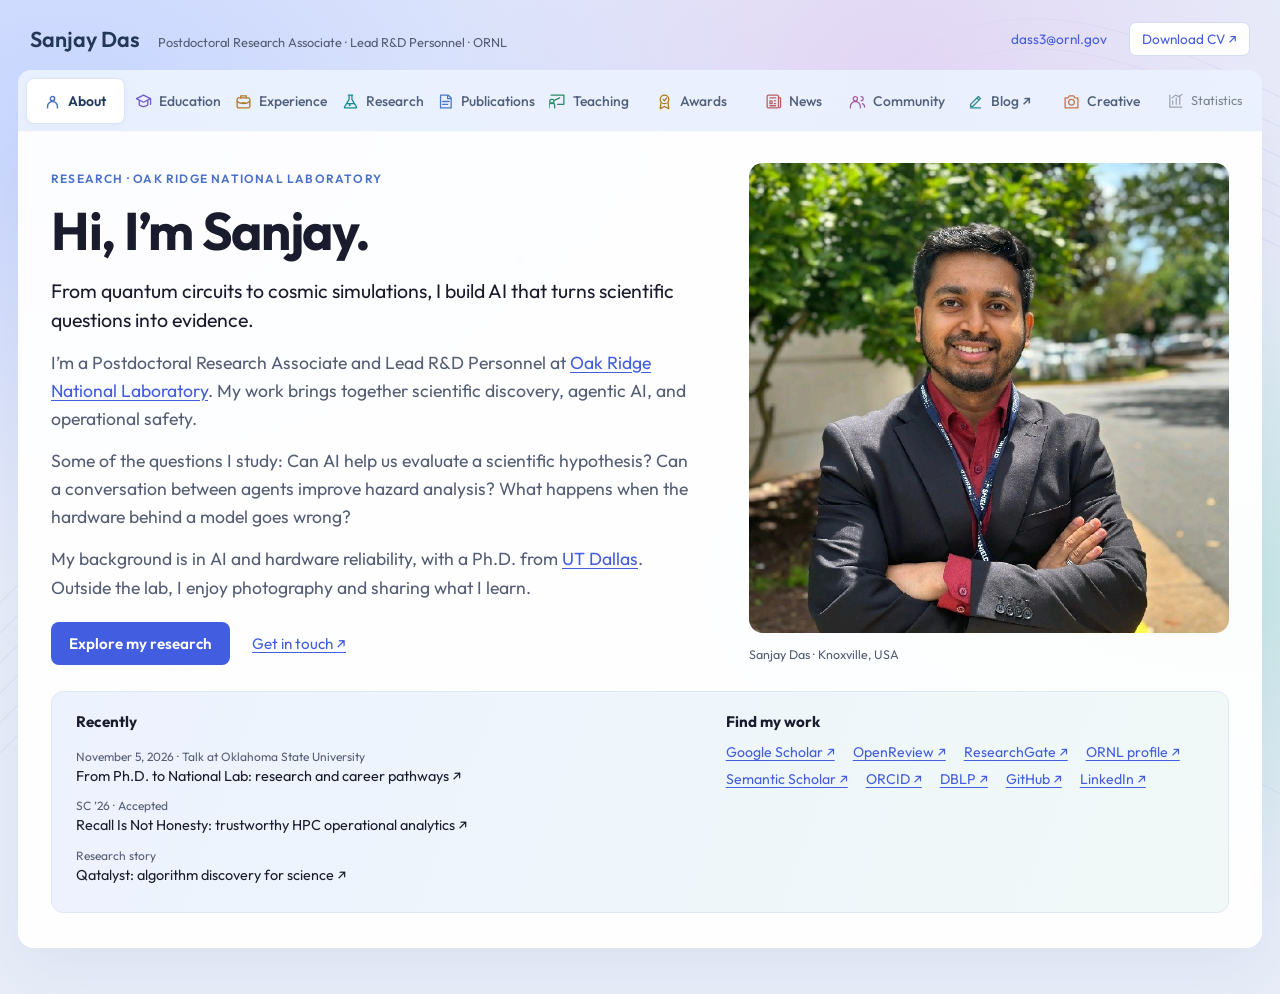
==== index.html @ 76ab05f0 "Restore publication panel structure and refresh cached styles" ====
<!DOCTYPE html>
<html lang="en">
<head>
<meta charset="UTF-8">
<meta name="viewport" content="width=device-width, initial-scale=1.0">
<title>Sanjay Das — Research</title>
<meta name="description" content="Sanjay Das, Postdoctoral Research Associate at Oak Ridge National Laboratory. Research in AI for science, operational safety, and AI reliability.">
<link rel="preconnect" href="https://fonts.googleapis.com">
<link href="https://fonts.googleapis.com/css2?family=Outfit:wght@300;400;500;600;700&family=Space+Mono:wght@400;700&display=swap" rel="stylesheet">
<style>
:root {
  --bg: #f4f5f8;
  --surface: #ffffff;
  --surface-alt: #f0f1f5;
  --text: #1a1c2e;
  --text-secondary: #6b6e85;
  --accent: #4f6ef7;
  --accent-glow: rgba(79,110,247,0.35);
  --accent-soft: rgba(79,110,247,0.08);
  --accent2: #00d4aa;
  --accent2-glow: rgba(0,212,170,0.3);
  --border: rgba(79,110,247,0.12);
  --sidebar-w: 300px;
  --radius: 14px;
  --glow-spread: 0 0 30px var(--accent-glow);
  --transition: 0.35s cubic-bezier(0.4,0,0.2,1);
}

* { margin:0; padding:0; box-sizing:border-box; }
html, body { height:100%; overflow:hidden; font-family:'Outfit',sans-serif; background:var(--bg); color:var(--text); }

/* ====== ANIMATED BG ====== */
.bg-grid {
  position:fixed; inset:0; z-index:0; pointer-events:none;
  background-image: linear-gradient(var(--border) 1px, transparent 1px), linear-gradient(90deg, var(--border) 1px, transparent 1px);
  background-size:60px 60px; animation:gridShift 20s linear infinite;
}
@keyframes gridShift { to { background-position:60px 60px; } }
.bg-orb { position:fixed; border-radius:50%; filter:blur(80px); z-index:0; pointer-events:none; opacity:0.35; }
.bg-orb.a { width:400px; height:400px; background:var(--accent); top:-100px; right:-100px; animation:orbFloat 12s ease-in-out infinite; }
.bg-orb.b { width:300px; height:300px; background:var(--accent2); bottom:-80px; left:200px; animation:orbFloat 15s ease-in-out infinite reverse; }
@keyframes orbFloat { 0%,100%{transform:translate(0,0) scale(1);} 50%{transform:translate(40px,30px) scale(1.15);} }

/* ====== LAYOUT ====== */
.app { display:flex; height:100vh; position:relative; z-index:1; }

/* ====== SIDEBAR ====== */
.sidebar {
  width:var(--sidebar-w); min-width:var(--sidebar-w); height:100vh;
  display:flex; flex-direction:column; align-items:center;
  padding:32px 24px 24px; background:rgba(255,255,255,0.75);
  backdrop-filter:blur(24px); border-right:1px solid var(--border);
  overflow-y:auto; position:relative;
}
.sidebar::after {
  content:''; position:absolute; right:0; top:20%; height:60%; width:2px;
  background:linear-gradient(transparent, var(--accent), transparent);
  box-shadow:var(--glow-spread);
}
.portrait-wrap {
  width:160px; height:160px; border-radius:50%; position:relative; margin-bottom:20px;
  background:linear-gradient(135deg, var(--accent), var(--accent2)); padding:3px;
  box-shadow:0 0 40px var(--accent-glow);
}
.portrait-wrap img { width:100%; height:100%; border-radius:50%; object-fit:cover; background:var(--surface); display:block; }
.portrait-pulse {
  position:absolute; inset:-6px; border-radius:50%; border:2px solid var(--accent);
  animation:pulse 3s ease-in-out infinite;
}
@keyframes pulse { 0%,100%{opacity:0.3;transform:scale(1);} 50%{opacity:0;transform:scale(1.1);} }

.sidebar h1 { font-size:1.25rem; font-weight:700; margin-bottom:2px; text-align:center; }
.sidebar .title-label { font-size:0.82rem; color:var(--text-secondary); margin-bottom:18px; font-weight:400; text-align:center; }

.contact-list { width:100%; list-style:none; margin-bottom:20px; }
.contact-list li {
  display:flex; align-items:center; gap:10px; font-size:0.82rem; padding:8px 10px;
  border-radius:8px; transition:background var(--transition); color:var(--text-secondary);
}
.contact-list li:hover { background:var(--accent-soft); }
.contact-list li svg { flex-shrink:0; width:16px; height:16px; stroke:var(--accent); }
.contact-list li a { color:inherit; text-decoration:none; word-break:break-all; }

.social-row { display:flex; gap:10px; margin-bottom:24px; }
.social-row a {
  width:38px; height:38px; border-radius:10px; display:grid; place-items:center;
  border:1px solid var(--border); transition:all var(--transition); color:var(--text-secondary); text-decoration:none;
}
.social-row a:hover { border-color:var(--accent); color:var(--accent); box-shadow:var(--glow-spread); }
.social-row a svg { width:18px; height:18px; }

.sidebar-resume-btn {
  width:100%; padding:12px 0; border:none; border-radius:10px; cursor:pointer;
  background:linear-gradient(135deg, var(--accent), var(--accent2));
  color:#fff; font-family:inherit; font-weight:600; font-size:0.9rem;
  box-shadow:0 4px 20px var(--accent-glow); transition:all var(--transition);
  position:relative; overflow:hidden;
}
.sidebar-resume-btn::before {
  content:''; position:absolute; inset:0;
  background:linear-gradient(90deg, transparent, rgba(255,255,255,0.25), transparent);
  transform:translateX(-100%); transition:transform 0.6s;
}
.sidebar-resume-btn:hover::before { transform:translateX(100%); }
.sidebar-resume-btn:hover { transform:translateY(-1px); box-shadow:0 6px 30px var(--accent-glow); }

/* ====== MAIN AREA ====== */
.main { flex:1; display:flex; flex-direction:column; height:100vh; overflow:hidden; }

/* ====== TAB NAV ====== */
.tab-nav { display:flex; align-items:center; gap:2px; padding:16px 32px 0; position:relative; flex-shrink:0; }
.tab-btn {
  padding:10px 18px; border:none; background:transparent; cursor:pointer;
  font-family:inherit; font-size:0.85rem; font-weight:500; color:var(--text-secondary);
  border-radius:10px 10px 0 0; transition:all var(--transition); position:relative;
}
.tab-btn:hover { color:var(--accent); background:var(--accent-soft); }
.tab-btn.active { color:var(--accent); background:var(--surface); box-shadow:0 -4px 20px var(--accent-glow); }
.tab-btn.active::after {
  content:''; position:absolute; bottom:0; left:20%; right:20%; height:2px;
  background:var(--accent); box-shadow:0 0 12px var(--accent-glow); border-radius:2px;
}
.tab-line { position:absolute; bottom:0; left:0; right:0; height:1px; background:var(--border); }

/* ====== CONTENT ====== */
.content-area {
  flex:1; overflow:hidden; position:relative; margin:0 32px 24px;
  border-radius:0 var(--radius) var(--radius) var(--radius);
  background:var(--surface); box-shadow:0 4px 40px rgba(79,110,247,0.07);
  border:1px solid var(--border); border-top:none;
}
.tab-panel {
  position:absolute; inset:0; padding:36px 40px; overflow-y:auto;
  opacity:0; transform:translateY(12px) scale(0.98); pointer-events:none;
  transition:opacity 0.4s ease, transform 0.4s ease;
}
.tab-panel.active { opacity:1; transform:translateY(0) scale(1); pointer-events:auto; }
.tab-panel.exit-up { opacity:0; transform:translateY(-16px) scale(0.97); }
.tab-panel::-webkit-scrollbar { width:5px; }
.tab-panel::-webkit-scrollbar-track { background:transparent; }
.tab-panel::-webkit-scrollbar-thumb { background:var(--border); border-radius:10px; }

/* ====== TYPOGRAPHY ====== */
.section-title {
  font-size:1.6rem; font-weight:700; margin-bottom:6px;
  background:linear-gradient(135deg, var(--accent), var(--accent2));
  -webkit-background-clip:text; -webkit-text-fill-color:transparent;
}
.section-subtitle { font-size:0.9rem; color:var(--text-secondary); margin-bottom:28px; font-weight:400; }
.section-body { font-size:0.95rem; line-height:1.75; color:var(--text); }
.section-body p { margin-bottom:14px; }

/* ====== HIGHLIGHTS STRIP ====== */
.highlights-strip { margin-top:30px; padding-top:24px; border-top:1px solid var(--border); }
.highlights-strip h3 {
  font-size:0.78rem; font-weight:600; text-transform:uppercase; letter-spacing:1.5px;
  color:var(--text-secondary); margin-bottom:16px; display:flex; align-items:center; gap:8px;
}
.highlights-strip h3::before {
  content:''; display:inline-block; width:8px; height:8px; border-radius:50%;
  background:var(--accent2); box-shadow:0 0 10px var(--accent2-glow);
  animation:blink 2s ease-in-out infinite;
}
@keyframes blink { 0%,100%{opacity:1;} 50%{opacity:0.3;} }
.highlight-cards { display:flex; gap:14px; overflow-x:auto; padding-bottom:8px; }
.highlight-card {
  min-width:240px; max-width:280px; padding:16px 18px; border-radius:12px;
  border:1px solid var(--border); background:var(--surface); cursor:pointer;
  transition:all var(--transition); flex-shrink:0; position:relative; overflow:hidden;
}
.highlight-card:hover { border-color:var(--accent); box-shadow:0 4px 20px var(--accent-glow); transform:translateY(-2px); }
.highlight-card .hl-source {
  font-size:0.68rem; font-weight:600; text-transform:uppercase; letter-spacing:1px;
  padding:2px 8px; border-radius:4px; display:inline-block; margin-bottom:8px;
}
.hl-source.pub { background:rgba(79,110,247,0.1); color:var(--accent); }
.hl-source.news { background:rgba(0,212,170,0.1); color:var(--accent2); }
.hl-source.blog { background:rgba(255,159,67,0.1); color:#e8850c; }
.hl-source.research { background:rgba(155,89,255,0.1); color:#9b59ff; }
.highlight-card h4 { font-size:0.9rem; font-weight:600; margin-bottom:4px; line-height:1.3; }
.highlight-card .hl-date { font-size:0.72rem; color:var(--text-secondary); font-family:'Space Mono',monospace; }

/* ====== CARDS ====== */
.card-grid { display:grid; grid-template-columns:repeat(auto-fill, minmax(280px,1fr)); gap:18px; margin-top:20px; }
.card {
  padding:22px; border-radius:var(--radius); border:1px solid var(--border);
  background:var(--surface); position:relative; overflow:hidden; transition:all var(--transition);
}
.card:hover { border-color:var(--accent); box-shadow:0 4px 24px var(--accent-glow); transform:translateY(-2px); }
.card::before {
  content:''; position:absolute; top:0; left:0; right:0; height:3px;
  background:linear-gradient(90deg, var(--accent), var(--accent2)); opacity:0; transition:opacity var(--transition);
}
.card:hover::before { opacity:1; }
.card h3 { font-size:1rem; font-weight:600; margin-bottom:4px; }
.card .card-meta { font-size:0.8rem; color:var(--text-secondary); margin-bottom:8px; font-family:'Space Mono',monospace; }
.card p { font-size:0.88rem; color:var(--text-secondary); line-height:1.6; }

/* Clickable cards */
.card.clickable { cursor:pointer; }
.card.clickable .card-cta {
  display:inline-flex; align-items:center; gap:4px; margin-top:10px;
  font-size:0.78rem; font-weight:600; color:var(--accent);
}
.card.clickable .card-cta::after { content:'→'; transition:transform 0.2s; }
.card.clickable:hover .card-cta::after { transform:translateX(4px); }

/* Timeline */
.timeline { position:relative; padding-left:28px; margin-top:20px; }
.timeline::before { content:''; position:absolute; left:8px; top:0; bottom:0; width:2px; background:linear-gradient(var(--accent), var(--accent2)); border-radius:2px; }
.timeline-item { position:relative; margin-bottom:28px; }
.timeline-item::before {
  content:''; position:absolute; left:-24px; top:6px; width:12px; height:12px;
  border-radius:50%; background:var(--surface); border:2px solid var(--accent);
  box-shadow:0 0 12px var(--accent-glow);
}
.timeline-item h3 { font-size:1rem; font-weight:600; }
.timeline-item .tl-meta { font-size:0.8rem; color:var(--accent); font-family:'Space Mono',monospace; margin-bottom:4px; }
.timeline-item p { font-size:0.88rem; color:var(--text-secondary); line-height:1.6; }

/* Tags */
.tag-list { display:flex; flex-wrap:wrap; gap:8px; margin-top:12px; }
.tag { padding:4px 12px; border-radius:20px; font-size:0.75rem; font-weight:500; background:var(--accent-soft); color:var(--accent); border:1px solid var(--border); }

/* Publication list */
.pub-item { padding:16px 0; border-bottom:1px solid var(--border); }
.pub-item:last-child { border-bottom:none; }
.pub-item h3 { font-size:0.95rem; font-weight:600; margin-bottom:3px; }
.pub-item .pub-authors { font-size:0.82rem; color:var(--text-secondary); }
.pub-item .pub-venue { font-size:0.82rem; color:var(--accent); font-family:'Space Mono',monospace; }
.pub-item .pub-links { margin-top:6px; display:flex; gap:10px; }
.pub-item .pub-links a {
  font-size:0.78rem; color:var(--accent); text-decoration:none;
  padding:3px 10px; border:1px solid var(--border); border-radius:6px; transition:all var(--transition);
}
.pub-item .pub-links a:hover { background:var(--accent); color:#fff; }

/* ====== CONTENT MODAL ====== */
.modal-overlay {
  position:fixed; inset:0; z-index:100; background:rgba(26,28,46,0.6);
  backdrop-filter:blur(12px); opacity:0; pointer-events:none; transition:opacity 0.35s;
}
.modal-overlay.open { opacity:1; pointer-events:auto; }
.modal-container {
  position:fixed; z-index:101; top:50%; left:50%;
  transform:translate(-50%,-50%) scale(0.92); opacity:0;
  width:min(780px, 90vw); max-height:85vh;
  background:var(--surface); border-radius:var(--radius);
  border:1px solid var(--border); box-shadow:0 20px 80px rgba(0,0,0,0.15);
  overflow:hidden; transition:all 0.4s cubic-bezier(0.4,0,0.2,1);
  display:flex; flex-direction:column; pointer-events:none;
}
.modal-container.open { opacity:1; transform:translate(-50%,-50%) scale(1); pointer-events:auto; }
.modal-header {
  padding:20px 28px; border-bottom:1px solid var(--border);
  display:flex; align-items:center; justify-content:space-between; flex-shrink:0;
}
.modal-header h2 { font-size:1.15rem; font-weight:700; }
.modal-close {
  width:34px; height:34px; border:1px solid var(--border); border-radius:8px;
  background:transparent; cursor:pointer; display:grid; place-items:center;
  color:var(--text-secondary); font-size:1.1rem; transition:all var(--transition);
}
.modal-close:hover { border-color:#e74c3c; color:#e74c3c; }
.modal-body { padding:28px; overflow-y:auto; flex:1; }
.modal-body img { width:100%; border-radius:10px; margin-bottom:16px; }
.modal-body .gallery { display:grid; grid-template-columns:repeat(auto-fill, minmax(200px,1fr)); gap:12px; margin-bottom:20px; }
.modal-body .gallery img { width:100%; height:180px; object-fit:cover; border-radius:8px; cursor:pointer; transition:transform 0.3s; }
.modal-body .gallery img:hover { transform:scale(1.03); }
.modal-body .prose { font-size:0.95rem; line-height:1.8; color:var(--text); }
.modal-body .prose p { margin-bottom:14px; }
.modal-body .prose h3 { font-size:1.1rem; margin:20px 0 8px; font-weight:600; }
.modal-date { font-size:0.78rem; color:var(--text-secondary); font-family:'Space Mono',monospace; margin-bottom:16px; }


/* ====== TOAST ====== */
#toast {
  position:fixed; bottom:24px; left:50%; transform:translateX(-50%) translateY(80px);
  padding:12px 28px; background:var(--accent); color:#fff; border-radius:10px;
  font-size:0.88rem; font-weight:500; box-shadow:0 6px 30px var(--accent-glow);
  opacity:0; transition:all 0.4s ease; z-index:300; pointer-events:none;
}

/* ====== RESPONSIVE ====== */
@media (max-width:900px) {
  .app { flex-direction:column; }
  .sidebar { width:100%; min-width:100%; height:auto; flex-direction:row; flex-wrap:wrap; padding:16px 20px; justify-content:center; gap:12px; }
  .sidebar::after { display:none; }
  .portrait-wrap { width:80px; height:80px; margin-bottom:0; }
  .contact-list { display:none; }
  .main { height:calc(100vh - 140px); }
  .tab-nav { padding:8px 12px 0; flex-wrap:wrap; gap:0; }
  .tab-btn { padding:6px 10px; font-size:0.75rem; }
  .content-area { margin:0 12px 12px; }
  .tab-panel { padding:20px; }
  .modal-container { width:95vw; max-height:90vh; }
}

/* Small refinements to the original portfolio layout. */
:root { --accent-glow:rgba(79,110,247,.08); --accent2-glow:rgba(0,160,140,.08); }
.bg-grid { animation:none; opacity:.35; }
.bg-orb { display:none; }
.portrait-pulse { display:none; }
.portrait-wrap { box-shadow:none; }
.sidebar::after { display:none; }
.tab-btn.active { box-shadow:none; }
.section-title { background:none; -webkit-text-fill-color:initial; color:var(--text); }
.section-body { max-width:800px; }
.section-body a { color:var(--accent); text-underline-offset:3px; }
.research-profiles { display:flex; gap:16px; margin-bottom:18px; font-size:.8rem; }
.research-profiles a { color:var(--accent); text-decoration:none; }
.blog-nav { text-decoration:none; display:inline-block; }
.tab-nav { flex-wrap:wrap; }
.card:hover,.highlight-card:hover { box-shadow:0 3px 12px rgba(26,28,46,.06); }
:focus-visible { outline:2px solid var(--accent); outline-offset:3px; }
@media(max-width:900px) {
 html,body { height:auto; overflow:auto; }
 .app { height:auto; min-height:100vh; }
 .sidebar { gap:12px; }
 .sidebar .social-row,.sidebar .research-profiles { margin-bottom:0; }
 .sidebar-resume-btn { max-width:240px; }
 .main { height:auto; overflow:visible; }
 .content-area { overflow:visible; }
 .tab-panel { display:none; position:static; overflow:visible; transform:none; }
 .tab-panel.active { display:block; }
 .tab-nav { padding-bottom:6px; }
}
@media(prefers-reduced-motion:reduce) { *,*::before,*::after { animation:none!important; transition:none!important; } }

</style>
<link rel="stylesheet" href="assets/modern.css?v=research-fix-2">
<link rel="stylesheet" href="assets/consistency.css?v=research-fix-2">
<link rel="stylesheet" href="assets/visitors.css">
<link rel="preconnect" href="https://mapmyvisitors.com">
<link rel="preconnect" href="https://cdnjs.cloudflare.com">
<link rel="preconnect" href="https://code.jquery.com">
<link rel="preload" as="script" href="https://code.jquery.com/jquery-1.12.4.min.js">
<link rel="preload" as="script" href="https://mapmyvisitors.com/map.js?d=BeVfHL3RDehngCkDS0D9cXWjqOLsdPx-Fg3fThQneBM&amp;cl=ffffff&amp;w=a">
<link rel="preload" as="script" href="https://mapmyvisitors.com/globe.js?d=NTE8gPZfw7ooq6oYnHTPmxlBax7ci46eWFdgqfEe4nw">
</head>
<body>
<svg xmlns="http://www.w3.org/2000/svg" class="icon-definitions" aria-hidden="true"><defs><symbol id="icon-about" viewBox="0 0 24 24"><circle cx="12" cy="8" r="3"/><path d="M5 21v-2a7 7 0 0 1 14 0v2"/></symbol><symbol id="icon-education" viewBox="0 0 24 24"><path d="m2 8 10-5 10 5-10 5L2 8Zm4 2v7c4 3 8 3 12 0v-7M22 8v8"/></symbol><symbol id="icon-experience" viewBox="0 0 24 24"><rect x="3" y="7" width="18" height="14" rx="2"/><path d="M8 7V4h8v3M3 12c5 4 13 4 18 0M10 14h4"/></symbol><symbol id="icon-research" viewBox="0 0 24 24"><path d="M9 3h6M10 3v6L4 19a1 1 0 0 0 1 2h14a1 1 0 0 0 1-2L14 9V3M7 15h10"/><circle cx="11" cy="17" r=".7"/></symbol><symbol id="icon-publications" viewBox="0 0 24 24"><path d="M5 3h11l4 4v14H5V3Zm10 0v5h5M8 12h9M8 16h7"/></symbol><symbol id="icon-teaching" viewBox="0 0 24 24"><path d="M3 3h18v13h-9M8 21v-3a4 4 0 0 0-8 0v3M8 10l7-3"/><circle cx="4" cy="12" r="3"/></symbol><symbol id="icon-awards" viewBox="0 0 24 24"><circle cx="12" cy="9" r="6"/><path d="m7 14-1 8 6-3 6 3-1-8m-7-5 2 2 3-4"/></symbol><symbol id="icon-news" viewBox="0 0 24 24"><rect x="3" y="3" width="16" height="18" rx="2"/><path d="M19 7h3v12a2 2 0 0 1-2 2M7 7h8M7 11h3v4H7v-4Zm6 0h2m-2 4h2M7 18h8"/></symbol><symbol id="icon-community" viewBox="0 0 24 24"><circle cx="9" cy="8" r="3"/><path d="M2 21v-2a7 7 0 0 1 14 0v2m1-16a3 3 0 0 1 0 6m2 4a5 5 0 0 1 3 5"/></symbol><symbol id="icon-creative" viewBox="0 0 24 24"><path d="M3 7h4l2-3h6l2 3h4v14H3V7Z"/><circle cx="12" cy="13" r="4"/></symbol><symbol id="icon-blog" viewBox="0 0 24 24"><path d="M5 21h14M5 16 16 5l3 3L8 19H5v-3Zm9-9 3 3"/></symbol><symbol id="icon-statistics" viewBox="0 0 24 24"><path d="M4 3v17h17M8 16v-5m5 5V7m5 9V4"/><path d="m7 7 5-4 5 2 4-3"/></symbol></defs></svg>

<div class="bg-grid"></div>
<div class="bg-orb a"></div>
<div class="bg-orb b"></div>

<div class="app">

  <!-- ====== MAIN ====== -->
  <div class="main">
    <header class="portfolio-header"><a class="portfolio-name" href="#about" onclick="switchToTab('about');return false;">Sanjay Das<span>Postdoctoral Research Associate · Lead R&amp;D Personnel · ORNL</span></a><div class="header-links"><a href="mailto:dass3@ornl.gov">dass3@ornl.gov</a><a class="cv-link" href="resume_1page.pdf" download="Sanjay_Das_Resume.pdf">Download CV ↗</a></div></header>
    <nav class="tab-nav" id="tab-nav">
      <button class="tab-btn active" data-tab="about"><svg class="ui-icon " viewBox="0 0 24 24" aria-hidden="true"><use href="#icon-about"/></svg><span>About</span></button>
      <button class="tab-btn" data-tab="education"><svg class="ui-icon " viewBox="0 0 24 24" aria-hidden="true"><use href="#icon-education"/></svg><span>Education</span></button>
      <button class="tab-btn" data-tab="experience"><svg class="ui-icon " viewBox="0 0 24 24" aria-hidden="true"><use href="#icon-experience"/></svg><span>Experience</span></button>
      <button class="tab-btn" data-tab="research"><svg class="ui-icon " viewBox="0 0 24 24" aria-hidden="true"><use href="#icon-research"/></svg><span>Research</span></button>
      <button class="tab-btn" data-tab="publications"><svg class="ui-icon " viewBox="0 0 24 24" aria-hidden="true"><use href="#icon-publications"/></svg><span>Publications</span></button>
      <button class="tab-btn" data-tab="teaching"><svg class="ui-icon " viewBox="0 0 24 24" aria-hidden="true"><use href="#icon-teaching"/></svg><span>Teaching</span></button>
      <button class="tab-btn" data-tab="awards"><svg class="ui-icon " viewBox="0 0 24 24" aria-hidden="true"><use href="#icon-awards"/></svg><span>Awards</span></button>
      <button class="tab-btn" data-tab="news"><svg class="ui-icon " viewBox="0 0 24 24" aria-hidden="true"><use href="#icon-news"/></svg><span>News</span></button>
      <button class="tab-btn" data-tab="community"><svg class="ui-icon " viewBox="0 0 24 24" aria-hidden="true"><use href="#icon-community"/></svg><span>Community</span></button>
      <a class="tab-btn blog-nav" data-section="blog" href="blog/"><svg class="ui-icon " viewBox="0 0 24 24" aria-hidden="true"><use href="#icon-blog"/></svg><span>Blog ↗</span></a>
      <button class="tab-btn" data-tab="creative"><svg class="ui-icon " viewBox="0 0 24 24" aria-hidden="true"><use href="#icon-creative"/></svg><span>Creative</span></button>
      <button class="tab-btn statistics-tab" data-tab="statistics"><svg class="ui-icon" viewBox="0 0 24 24" aria-hidden="true"><use href="#icon-statistics"/></svg><span>Statistics</span></button>
      <div class="tab-line"></div>
    </nav>

    <div class="content-area">
      <!-- ====== ABOUT ====== -->
      <div class="tab-panel active" data-panel="about">
        <div class="about-intro">
          <div class="about-copy">
            <p class="about-kicker">Research · Oak Ridge National Laboratory</p>
            <h2 class="about-title">Hi, I’m Sanjay.</h2>
            <p class="about-lead">From quantum circuits to cosmic simulations, I build AI that turns scientific questions into evidence.</p>
            <p>I’m a Postdoctoral Research Associate and Lead R&amp;D Personnel at <a href="https://www.ornl.gov/staff-profile/sanjay-das">Oak Ridge National Laboratory</a>. My work brings together scientific discovery, agentic AI, and operational safety.</p>
            <p>Some of the questions I study: Can AI help us evaluate a scientific hypothesis? Can a conversation between agents improve hazard analysis? What happens when the hardware behind a model goes wrong?</p>
            <p>My background is in AI and hardware reliability, with a Ph.D. from <a href="https://www.utdallas.edu/">UT Dallas</a>. Outside the lab, I enjoy photography and sharing what I learn.</p>
            <div class="about-actions"><button class="primary-action" onclick="switchToTab('research')">Explore my research</button><a href="mailto:dass3@ornl.gov">Get in touch ↗</a></div>
          </div>
          <figure class="about-photo"><img src="profile.jpeg" alt="Sanjay Das" width="480" height="560"><figcaption>Sanjay Das · Knoxville, USA</figcaption></figure>
        </div>
        <div class="about-bottom"><div class="about-updates"><h3>Recently</h3><button onclick="switchToTab('teaching')"><span>November 5, 2026 · Talk at Oklahoma State University</span> From Ph.D. to National Lab: research and career pathways ↗</button><button onclick="switchToTab('publications')"><span>SC ’26 · Accepted</span> Recall Is Not Honesty: trustworthy HPC operational analytics ↗</button><a href="https://si2research.github.io/blogs/qatalyst-algorithm-discovery-for-science/"><span>Research story</span> Qatalyst: algorithm discovery for science ↗</a></div><div class="about-connect"><h3>Find my work</h3><div><a href="https://scholar.google.com/citations?hl=en&amp;user=3ytmxroAAAAJ&amp;view_op=list_works&amp;sortby=pubdate">Google Scholar ↗</a><a href="https://openreview.net/profile?id=~Sanjay_Das1">OpenReview ↗</a><a href="https://www.researchgate.net/profile/Sanjay-Das-20">ResearchGate ↗</a><a href="https://www.ornl.gov/staff-profile/sanjay-das">ORNL profile ↗</a><a href="https://www.semanticscholar.org/author/Sanjay-Das/2276012822">Semantic Scholar ↗</a><a href="https://orcid.org/0009-0005-4259-1915">ORCID ↗</a><a href="https://dblp.org/pid/56/6267">DBLP ↗</a><a href="https://github.com/sanjay-das-in">GitHub ↗</a><a href="https://www.linkedin.com/in/sanjay-das/">LinkedIn ↗</a></div></div></div>

      </div>

      <!-- ====== EDUCATION ====== -->
      <div class="tab-panel" data-panel="education"><div class="section-eyebrow"><span class="section-symbol"><svg class="ui-icon " viewBox="0 0 24 24" aria-hidden="true"><use href="#icon-education"/></svg></span>Academic background</div>
        <h2 class="section-title">Education</h2>
        <p class="section-subtitle">Degrees, institutions, advisors, and thesis research.</p>
        <div class="timeline" id="education-content">
          <div class="timeline-item"><span class="institution-badge">UTD</span><div class="tl-meta">August 2022 – December 2025</div><h3>Ph.D. in Computer Engineering</h3><p><a href="https://www.utdallas.edu/">The University of Texas at Dallas</a> · Richardson, Texas, USA</p>
            <p>Advisor: Dr. Kanad Basu</p>
            <p><strong>Thesis:</strong> Functional Safety of Mission-Critical Hardware</p><p>Research on the functional safety of deep learning models and accelerators.</p></div>
          <div class="timeline-item"><span class="institution-badge">NDSU</span><div class="tl-meta">August 2021 – August 2022</div><h3>M.S. in Electrical & Computer Engineering</h3><p><a href="https://www.ndsu.edu/">North Dakota State University</a> · Fargo, North Dakota, USA</p>
            <p>Advisor: Dr. Sumitha George</p>
            <p><strong>Thesis:</strong> Exploration of Multi-Threshold Ferro-Electric Field Effect Transistor Based Designs</p></div>
          <div class="timeline-item"><span class="institution-badge">RCC</span><div class="tl-meta">2015 – 2019</div><h3>B.Tech. in Electrical Engineering</h3><p><a href="https://rcciit.org/">RCC Institute of Information Technology</a> · Kolkata, India</p></div>
        </div>
      </div>

      <!-- ====== Experience ====== -->
      <div class="tab-panel" data-panel="experience"><div class="section-eyebrow"><span class="section-symbol"><svg class="ui-icon " viewBox="0 0 24 24" aria-hidden="true"><use href="#icon-experience"/></svg></span>Research & industry</div>
        <h2 class="section-title">Experience</h2>
        <p class="section-subtitle">Research appointments and industry experience.</p>
        <div class="timeline" id="experience-content">
          <div class="timeline-item"><span class="institution-badge">ORNL</span><div class="tl-meta">January 2026 – Present</div><h3>Postdoctoral Research Associate · Lead R&amp;D Personnel</h3><p>Oak Ridge National Laboratory · UT-Battelle · Oak Ridge, Tennessee, USA</p>
          <details class="role-details"><summary>Work &amp; contributions</summary><p>Enhancing Operational Safety via Agentic Dialogue Hazard Identification Analysis (SIGDIAL 2026).</p>
          <p>Developing agentic workflows for scientific hypothesis generation, verification, and feedback.</p>
          </details></div>
          <div class="timeline-item"><span class="institution-badge">UTD</span><div class="tl-meta">August 2022 – December 2025</div><h3>Graduate Research Assistant</h3><p><a href="https://labs.utdallas.edu/ties/">TIES Research Lab</a> · The University of Texas at Dallas</p>
           <details class="role-details"><summary>Work &amp; contributions</summary><p>Investigated large language model vulnerabilities to adversarial bit flips (TMLR 2025).</p>
            <p>Studied fault mitigation in deep neural networks using uncertainty quantification and multi-exit networks (DAC 2024).</p>
<p>Developed functional test patterns for detecting adversarial attacks on deep neural networks (HOST 2024).</p>
<p>Investigated binary neural network vulnerabilities to adversarial bit flips (TMLR 2024).</p>
<p>Developed graph-learning methods for fault criticality analysis in electrical and electronic systems (DAC 2024, DAC 2025).</p></details></div>
          <div class="timeline-item"><span class="institution-badge">ORNL</span><div class="tl-meta">January 2025 – July 2025</div><h3>ORISE Fellow (Internship)</h3><p>Oak Ridge National Laboratory, Oak Ridge, TN, USA.</p>
          <details class="role-details"><summary>Work &amp; contributions</summary><p>Developed a human-in-the-loop workflow using generative AI and reasoning language models for high-risk property identification.</p>
<p>Built an agentic workflow to study hazardous events at Department of Energy sites using historical incidents and risk analysis.</p></details></div>
          <div class="timeline-item"><span class="institution-badge">NDSU</span><div class="tl-meta">August 2021 – July 2022</div><h3>Graduate Research Assistant</h3><p><a href="https://www.ndsu.edu/">North Dakota State University</a> · Fargo, North Dakota, USA</p>
          <details class="role-details"><summary>Work &amp; contributions</summary><p>Designed a binary converter using ferroelectric field-effect transistors (FeFETs) and studied binary and ternary in-memory computing algorithms using QAHE memories.</p></details></div>
          <div class="timeline-item"><span class="institution-badge">TCS</span><div class="tl-meta">September 2019 – July 2021</div><h3>Systems Engineer</h3><p><a href="https://www.tcs.com/">Tata Consultancy Services</a> · Bhubaneswar, India</p>
          <details class="role-details"><summary>Work &amp; contributions</summary><p>Developed IFS application customizations using C#, Azure, PL/SQL, and Oracle Database.</p></details></div>
        </div>
      </div>
      <!-- ====== RESEARCH ====== -->
      <div class="tab-panel" data-panel="research"><div class="section-eyebrow">Ideas into evidence</div><h2 class="section-title">Research</h2><p class="section-subtitle">AI that helps scientists discover, operators decide, and systems earn trust. Explore six connected research directions.</p><div class="research-topics">
<article class="topic topic-0"><div class="topic-heading"><span class="topic-icon"><svg viewBox="0 0 24 24" aria-hidden="true"><path d="M12 3 3 7v5c0 5 9 9 9 9s9-4 9-9V7l-9-4Zm-5 9 3 3 7-7"/></svg></span><span>AI for Operations</span></div><h3>Safety analysis grounded in evidence</h3><p>Dialogue, retrieval, and human oversight for hazard analysis, chemical safety, engineering documents, and organizational safety records.</p><p class="topic-credit">HAZDIAL · HARNESS · ORCHID · SafeLens · ChemSafe · BLUEPRINT</p><div class="project-links"><a href="blog/hazdial/">HAZDIAL ↗</a><a href="blog/harness/">HARNESS ↗</a><a href="https://si2research.github.io/projects/ai4labops/tools/safelens/">SafeLens ↗</a><a href="https://si2research.github.io/projects/ai4labops/tools/chemsafe/">ChemSafe ↗</a><a href="https://si2research.github.io/projects/ai4labops/tools/blueprint/">BLUEPRINT ↗</a></div></article>
<article class="topic topic-1"><div class="topic-heading"><span class="topic-icon"><svg viewBox="0 0 24 24" aria-hidden="true"><path d="m12 2 3 7 7 3-7 3-3 7-3-7-7-3 7-3 3-7Z"/></svg></span><span>AI for Science</span></div><h3>From hypotheses to the next experiment</h3><p>Scientific reasoning and researcher-guided cosmological simulation: connecting knowledge graphs, hypothesis evaluation, Frontier simulations, and DESI Lyman-alpha measurements.</p><p class="topic-credit">Oak Ridge National Laboratory · UC Santa Cruz · The Ohio State University</p><div class="project-links"><a href="blog/knowledge-graphs/">Knowledge graphs ↗</a><a href="blog/hypothesis-ranking/">Hypothesis evaluation ↗</a></div></article>
<article class="topic topic-2"><div class="topic-heading"><span class="topic-icon"><svg viewBox="0 0 24 24" aria-hidden="true"><path d="M4 3h16v7H4V3Zm0 11h16v7H4v-7ZM7 6h1m-1 11h1"/></svg></span><span>AI for HPC</span></div><h3>Operational evidence. Trustworthy intelligence.</h3><p>Multi-agent analytics for HPC telemetry and defensible job submission decisions. Recall Is Not Honesty is accepted at SC ’26; EPIC++ is ongoing research.</p><p class="topic-credit">ORNL · Predii · LBNL · spinTwo · RPI · AMD</p><div class="project-links"><a href="https://si2research.github.io/projects/ai-for-hpc/recall-is-not-honesty/">Recall Is Not Honesty ↗</a><a href="https://si2research.github.io/projects/ai-for-hpc/epic-plus-plus/">EPIC++ ↗</a></div></article>
<article class="topic topic-3"><div class="topic-heading"><span class="topic-icon"><svg viewBox="0 0 24 24" aria-hidden="true"><path d="M12 3c8 0 8 18 0 18S4 3 12 3Zm-8 4c4-7 20 2 16 9S0 14 4 7Zm0 9C0 9 16 0 20 7S8 23 4 16Z"/></svg></span><span>AI for Quantum</span></div><h3>From an abstract to a quantum experiment</h3><p>Qatalyst explores agent teams that reconstruct quantum algorithms as equations, Qiskit code, and simulated circuits. QuantumScience Claw studies verifiable local-agent workflows for quantum error correction.</p><p class="topic-credit">Qatalyst · MIT Science Hackathon, November 2026</p><div class="project-links"><a href="https://si2research.github.io/projects/algorithm-discovery-for-science/">Algorithm discovery ↗</a><a href="https://si2research.github.io/blogs/qatalyst-algorithm-discovery-for-science/">Qatalyst story ↗</a><a href="https://github.com/eseefried/Algo-Discovery-Sim">Code ↗</a></div></article>
<article class="topic topic-4"><div class="topic-heading"><span class="topic-icon"><svg viewBox="0 0 24 24" aria-hidden="true"><path d="m13 2-9 12h7l-1 8 10-13h-7V2Z"/></svg></span><span>Neuromorphic AI</span></div><h3>Advancing AI through spikes</h3><p>SPIKE brings spiking attention, scalable simulation, and neuromorphic hardware together to explore efficient scientific AI. Explore the SC26 program, including spiking QKV attention.</p><p class="topic-credit">ORNL · Duke University · University of Delaware</p><div class="project-links"><a href="https://sanjay-das-in.github.io/snn-spike-sc26/">SPIKE at SC26 ↗</a></div></article>
<article class="topic topic-5"><div class="topic-heading"><span class="topic-icon"><svg viewBox="0 0 24 24" aria-hidden="true"><path d="M6 6h12v12H6V6Zm3 3h6v6H9V9ZM9 2v4m6-4v4M9 18v4m6-4v4M2 9h4m-4 6h4m12-6h4m-4 6h4"/></svg></span><span>Reliable AI Systems</span></div><h3>Reliability from model to hardware</h3><p>Investigating adversarial bit flips, hardware faults, and mitigation across language models, binary neural networks, and compute-in-memory accelerators.</p><p class="topic-credit">AttentionBreaker · SafeCiM · Functional safety</p><div class="project-links"><a href="blog/attentionbreaker/">AttentionBreaker ↗</a><a href="https://arxiv.org/abs/2512.00059">SafeCiM ↗</a></div></article>
</div></div>
      <!-- ====== PUBLICATIONS ====== -->
      <div class="tab-panel" data-panel="publications">
        <div class="section-eyebrow"><span class="section-symbol"><svg class="ui-icon" viewBox="0 0 24 24" aria-hidden="true"><use href="#icon-publications"/></svg></span>Papers &amp; preprints</div>
        <h2 class="section-title">Publications</h2>
        <p class="section-subtitle">Selected papers &amp; preprints · <a href="https://scholar.google.com/citations?hl=en&amp;user=3ytmxroAAAAJ&amp;view_op=list_works&amp;sortby=pubdate">Full list on Scholar ↗</a></p><label class="paper-search">Find a paper <input id="paper-search" type="search" placeholder="Title, author, or venue…"></label>
        <div id="publications-content">
<div class="pub-item"><h3>Recall Is Not Honesty: Benchmarking Multi-Agent Architectures for Trustworthy HPC Operational Analytics</h3><div class="pub-authors">Kartik Shinde, Tirthankar Ghosal, Sreekantam Sai Venkat, Siddhant Senapati, <strong>Sanjay Das</strong>, Tilak Kasturi, Khaled Z. Ibrahim, Hugo Hernandez, Kanad Basu, Sreenivas Rangan Sukumar</div><div class="pub-venue">SC ’26 · Accepted</div><div class="pub-links"><a href="https://si2research.github.io/projects/ai-for-hpc/recall-is-not-honesty/">Research details &amp; affiliations →</a></div></div>
<div class="pub-item"><h3>BLUEPRINT: Rebuilding a Legacy: Multimodal Retrieval for Complex Engineering Drawings and Documents</h3><div class="pub-authors">Ethan Seefried et al.</div><div class="pub-venue">WACV 2027 · Accepted</div><div class="pub-links"><a href="https://arxiv.org/abs/2602.13345">Read paper ↗</a><a href="https://si2research.github.io/projects/ai4labops/tools/blueprint/">Explore BLUEPRINT →</a></div></div>
<div class="pub-item"><h3>ChemSafe: Hybrid Retrieval-Augmented Decision Support for Laboratory Chemical Hazard Assessment</h3><div class="pub-authors">Ran Elgedawy et al.</div><div class="pub-venue">JCDL · Published</div><div class="pub-links"><a href="https://doi.org/10.1145/3805696.3846505">Read paper ↗</a><a href="https://si2research.github.io/projects/ai4labops/tools/chemsafe/">Explore ChemSafe / SafeChem →</a></div></div>
<div class="pub-item"><h3>SafeChem: A Benchmark Dataset for Multi-Label Chemical Hazard Prediction and LLM Safety Hallucination Evaluation</h3><div class="pub-authors">Ran Elgedawy et al.</div><div class="pub-venue">ChemRxiv · Preprint · Submitted to NeurIPS</div><div class="pub-links"><a href="https://chemrxiv.org/doi/pdf/10.26434/chemrxiv.15007436">Read paper ↗</a><a href="https://si2research.github.io/projects/ai4labops/tools/chemsafe/">Explore ChemSafe / SafeChem →</a></div></div>
<div class="pub-item"><h3>SafeLens: AI-Augmented Exploratory Analysis over Organizational Safety Records for Actionable Insights Generation</h3><div class="pub-authors"><strong>Sanjay Das</strong>, Ryan Burchfield, Gavin Wiggins, Alan Guy, and Tirthankar Ghosal</div><div class="pub-venue">JCDL · Published · Best Demo Award, JCDL 2026</div><div class="pub-links"><a href="https://doi.org/10.1145/3805696.3846509">Read paper ↗</a><a href="https://si2research.github.io/blogs/safelens-reading-between-the-records/">Read research story →</a><a href="https://si2research.github.io/projects/ai4labops/tools/safelens/">Explore SafeLens →</a><a href="https://2026.jcdl.org/awards/">Best Demo Award · JCDL 2026 ↗</a></div></div>
<div class="pub-item"><h3>Rethinking Domain Specialization for Open-Ended Scientific Reasoning in Astronomy Language Models</h3><div class="pub-authors">Vanessa Lama, <strong>Sanjay Das</strong>, et al.</div><div class="pub-venue">Preprint · 2026</div><div class="pub-links"><a href="https://arxiv.org/abs/2609.17644">Paper ↗</a></div></div>
<div class="pub-item"><h3>Do LLMs Know a Good Hypothesis When They See One? Logit-Based Energy Scoring Outperforms Prompted LLM-as-Judge for Scientific Hypothesis Ranking</h3><div class="pub-authors">Swati Rajwal, <strong>Sanjay Das</strong>, Tirthankar Ghosal</div><div class="pub-venue">Preprint · 2026</div><div class="pub-links"><a href="https://arxiv.org/abs/2608.17270">Paper ↗</a></div></div>
<div class="pub-item"><h3>Visualizing Graph-to-Answer Mechanism Recovery in Materials-Science Hypothesis Generation</h3><div class="pub-authors">Shashwat Sourav, Subhadeep Pal, Markus J. Buehler, <strong>Sanjay Das</strong>, et al.</div><div class="pub-venue">Preprint · 2026</div><div class="pub-links"><a href="https://arxiv.org/abs/2608.04170">Paper ↗</a></div></div>
<div class="pub-item"><h3>The Compressive Knowledge Graph Hypothesis: Which Graph Facts Matter for Scientific Hypothesis Generation?</h3><div class="pub-authors">Shashwat Sourav, Viktoriia Baibakova, <strong>Sanjay Das</strong>, et al.</div><div class="pub-venue">Preprint · 2026</div><div class="pub-links"><a href="https://arxiv.org/abs/2605.27176">Paper ↗</a></div></div>
<div class="pub-item"><h3>ORCHID: Orchestrated Retrieval-Augmented Classification with Human-in-the-Loop Intelligent Decision-Making for High-Risk Property</h3><div class="pub-authors">Maria Mahbub, Vanessa Lama, <strong>Sanjay Das</strong>, et al.</div><div class="pub-venue">RAG4Reports at ACL · 2026</div><div class="pub-links"><a href="https://arxiv.org/abs/2511.04956">Paper ↗</a></div></div>
<div class="pub-item"><h3>Enhancing Operational Safety via Agentic Dialogue Hazard Identification Analysis</h3><div class="pub-authors"><strong>Sanjay Das</strong> et al.</div><div class="pub-venue">SIGDIAL · 2026</div><div class="pub-links"><a href="https://arxiv.org/abs/2606.03812">Paper ↗</a></div></div>
<div class="pub-item"><h3>HARNESS: Human-Agent Risk Navigation and Event Safety System for Proactive Hazard Forecasting in High-Risk DOE Environments</h3><div class="pub-authors">Ran Elgedawy, <strong>Sanjay Das</strong>, et al.</div><div class="pub-venue">RAG4Reports at ACL · 2026</div><div class="pub-links"><a href="https://arxiv.org/pdf/2511.10810">Paper ↗</a><a href="https://colostate-my.sharepoint.com/personal/eseefrie_colostate_edu/_layouts/15/stream.aspx?id=%2Fpersonal%2Feseefrie%5Fcolostate%5Fedu%2FDocuments%2Fchiir%5Fdemo%2Emov&ga=1&referrer=StreamWebApp%2EWeb&referrerScenario=AddressBarCopied%2Eview%2Ec29b8915%2Dd604%2D4208%2D8008%2D38635cf3e87c">Demo ↗</a></div></div>
<div class="pub-item"><h3>Accelerating Compact UWB Fractal Antenna Design Using Interpretable Machine Learning with Forward and Inverse Prediction</h3><div class="pub-authors">N. Sarker, <strong>Sanjay Das</strong>, Kanad Basu, Ifana Mahbub</div><div class="pub-venue">Results in Engineering · 2026</div><div class="pub-links"><a href="https://doi.org/10.1016/j.rineng.2026.111464">Paper ↗</a></div></div>
<div class="pub-item"><h3>SafeCiM: Investigating Resilience of Hybrid Floating-Point Compute-in-Memory Deep Learning Accelerators</h3><div class="pub-authors">Swastik Bhattacharya, <strong>Sanjay Das</strong>, et al.</div><div class="pub-venue">Preprint · 2025</div><div class="pub-links"><a href="https://arxiv.org/abs/2512.00059">Paper ↗</a></div></div>
<div class="pub-item"><h3>AttentionBreaker: Adaptive Evolutionary Optimization for Unmasking Vulnerabilities in LLMs through Bit-Flip Attacks</h3><div class="pub-authors"><strong>Sanjay Das</strong> et al.</div><div class="pub-venue">TMLR · 2025</div><div class="pub-links"><a href="https://openreview.net/forum?id=2ekgTdBOZo">Paper ↗</a><a href="https://github.com/TIES-Lab/attnbreaker">Code ↗</a></div></div>
<div class="pub-item"><h3>Bit-by-Bit: Investigating the Vulnerabilities of Binary Neural Networks to Adversarial Bit Flipping</h3><div class="pub-authors"> <strong>Sanjay Das</strong> et al.</div><div class="pub-venue">TMLR · 2024</div><div class="pub-links"><a href="https://openreview.net/pdf?id=nB8foAclpo">Paper ↗</a></div></div>
<div class="pub-item"><h3>MENDNet: Just-in-time Fault Detection and Mitigation in AI Systems with Uncertainty Quantification and Multi-Exit Networks.</h3><div class="pub-authors"> Shamik Kundu, <strong>Sanjay Das</strong>, et al.</div><div class="pub-venue">ACM/IEEE DAC · 2024</div><div class="pub-links"><a href="https://dl.acm.org/doi/pdf/10.1145/3649329.3656506">Paper ↗</a></div></div>
<div class="pub-item"><h3>Explainability to the Rescue: A Pattern-Based Approach for Detecting Adversarial Attacks.</h3><div class="pub-authors"> <strong>Sanjay Das</strong> et al.</div><div class="pub-venue">IEEE HOST · 2024</div><div class="pub-links"><a href="https://ieeexplore.ieee.org/abstract/document/10545413">Paper ↗</a></div></div>
</div>
<p id="papers-status" class="paper-count" aria-live="polite"></p>
      </div>

      <!-- ====== TEACHING ====== -->
      <div class="tab-panel" data-panel="teaching"><div class="section-eyebrow"><span class="section-symbol"><svg class="ui-icon " viewBox="0 0 24 24" aria-hidden="true"><use href="#icon-teaching"/></svg></span>Teaching, talks &amp; mentorship</div>
        <h2 class="section-title">Teaching &amp; talks</h2>
        <p class="section-subtitle">Research talks, guest lectures, graduate mentorship, and undergraduate laboratory instruction.</p>
        <div class="card-grid" id="teaching-content">
          <article class="card" id="talk-osu-national-lab-careers-2026"><h3>From Ph.D. to National Lab: A Journey into Research, Innovation, and Impact</h3><div class="card-meta">Talk · Oklahoma State University · November 5, 2026<br>4:00–5:00 PM Eastern Time</div><p>As an ORNL postdoctoral researcher, I shared my research experiences and discussed career opportunities at U.S. national laboratories.</p><details class="role-details"><summary>Read the abstract</summary><p>What does a research career at a U.S. national laboratory look like, and how does it differ from academia? In this talk, I shared my journey from Ph.D. research to a postdoctoral position at Oak Ridge National Laboratory (ORNL), highlighting my current work on AI for Science and Operations and trustworthy AI systems. I discussed the national laboratory research environment, interdisciplinary collaborations, and how research translates into real-world impact. I also shared insights into career pathways from postdoctoral researcher to research scientist, along with practical advice for graduate students, including international students, interested in research careers at U.S. national laboratories.</p></details></article>
          <div class="card"><h3>DSE 697: Foundations and Applications of Large Language Models</h3><div class="card-meta">Guest Lecture · University of Tennessee, Knoxville · Spring 2026</div><p>Delivered a graduate-level lecture on foundational concepts of deep learning,
                convolutional neural networks, recurrent neural networks, and transformers.</p></div>
          <div class="card"><h3>CE 6303 — Testing & Testable Design</h3><div class="card-meta">Graduate Mentorship · University of Texas at Dallas  · Spring 2024, 2025, Fall 2025</div><p>Mentored graduate research in circuit fault analysis.</p></div>
          <div class="card"><h3>ECE 173 – Introduction to Computing - Lab Instructor</h3><div class="card-meta">Graduate Teaching Assistant · North Dakota State University  · August 2021 – May 2022</div><p>Guided undergraduate students in developing strong foundations in programming. Emphasized clean coding
                practices, debugging strategies. Provided hands-on mentoring throughout implementation projects.</p></div>
          <div class="card"><h3>ECE 375 – Digital Design II - Lab Instructor</h3><div class="card-meta">Graduate Teaching Assistant · North Dakota State University  · August 2021 – May 2022</div><p>Guided undergraduate students in understanding
                digital systems, and structured design methodology. Discussed verification techniques, and disciplined
                engineering workflows. Provided hands-on mentoring throughout multi-stage
                design and implementation.</p></div>

        </div>
      </div>

<div class="tab-panel" data-panel="awards"><div class="section-eyebrow"><span class="section-symbol"><svg class="ui-icon " viewBox="0 0 24 24" aria-hidden="true"><use href="#icon-awards"/></svg></span>Recognition</div><h2 class="section-title">Awards &amp; fellowships</h2><p class="section-subtitle">Awards, fellowships, and research recognition</p><section id="certificate-gallery" class="certificate-gallery" aria-label="Award certificates" hidden></section><div class="awards-grid"><article class="award-row"><svg class="ui-icon award-symbol" viewBox="0 0 24 24" aria-hidden="true"><use href="#icon-awards"/></svg><time datetime="2026">2026</time><h3><a href="https://2026.jcdl.org/awards/">Best Demo Award · JCDL 2026 ↗</a></h3><span>For SafeLens</span></article><article class="award-row"><svg class="ui-icon award-symbol" viewBox="0 0 24 24" aria-hidden="true"><use href="#icon-awards"/></svg><time datetime="2026-10">October 2026</time><h3>ORPA All-Around Excellence Award</h3><span>Oak Ridge Postdoctoral Association</span></article><article class="award-row"><svg class="ui-icon award-symbol" viewBox="0 0 24 24" aria-hidden="true"><use href="#icon-awards"/></svg><time datetime="2026-09-24">September 24, 2026</time><h3>ORPEX President’s Award</h3><span>Oak Ridge National Laboratory</span></article><article class="award-row"><svg class="ui-icon award-symbol" viewBox="0 0 24 24" aria-hidden="true"><use href="#icon-awards"/></svg><time datetime="2026-08">August 2026</time><h3>Selected Participant, SC26 Early Career Program</h3><span>SC26 Early Career Program</span></article><article class="award-row"><svg class="ui-icon award-symbol" viewBox="0 0 24 24" aria-hidden="true"><use href="#icon-awards"/></svg><time datetime="2026-05-06">May 6–7, 2026</time><h3>First Place Poster Award</h3><span>14th Annual ORPA Research Symposium</span><p class="award-detail">AI-Powered cosmological simulations for dark energy signatures.</p></article><article class="award-row"><svg class="ui-icon award-symbol" viewBox="0 0 24 24" aria-hidden="true"><use href="#icon-awards"/></svg><time datetime="2025-05">May 2025</time><h3>Mary and Richard Templeton Graduate Fellowship</h3><span>The University of Texas at Dallas</span></article><article class="award-row"><svg class="ui-icon award-symbol" viewBox="0 0 24 24" aria-hidden="true"><use href="#icon-awards"/></svg><time datetime="2024-05">May 2024</time><h3>Jonsson School IAC Graduate Fellowship</h3><span>The University of Texas at Dallas</span></article><article class="award-row"><svg class="ui-icon award-symbol" viewBox="0 0 24 24" aria-hidden="true"><use href="#icon-awards"/></svg><time datetime="2022-07-05">July 5, 2022</time><h3>Nagarajan Ranganathan Best Paper Award</h3><span>IEEE ISVLSI 2022 · Pafos, Cyprus</span><p class="award-detail">For “Adaptable Multi-L Voltage to Binary Converter Using Ferroelectric FETs,” with Arun Govindankutty, Shan Deng, Kai Ni, and Sumitha George.</p></article></div></div>
      <!-- ====== NEWS ====== -->
      <div class="tab-panel" data-panel="news"><div class="section-eyebrow"><span class="section-symbol"><svg class="ui-icon " viewBox="0 0 24 24" aria-hidden="true"><use href="#icon-news"/></svg></span>Updates</div>
        <div class="news-heading"><div><h2 class="section-title">News</h2><p class="section-subtitle">Recent papers, awards, talks, and service.</p></div><a href="https://scholar.google.com/citations?hl=en&amp;user=3ytmxroAAAAJ&amp;view_op=list_works&amp;sortby=pubdate">Latest on Scholar ↗</a></div>
        <div class="news-filters" role="group" aria-label="Filter news"><button data-news-filter="all" aria-pressed="true">All updates</button><button data-news-filter="papers" aria-pressed="false">Papers</button><button data-news-filter="awards" aria-pressed="false">Awards</button><button data-news-filter="talks" aria-pressed="false">Talks</button><button data-news-filter="service" aria-pressed="false">Service</button></div><p class="news-count" id="news-count" aria-live="polite">17 updates</p>
        <div class="news-feed"><article class="news-entry" data-news-category="talks"><div class="news-date"><time datetime="2026-11-18">November 18, 2026 · Upcoming</time><span class="news-kind talks">SC26 presentation</span></div><div class="news-copy"><h3>SPIKE at SC26: attention through spikes</h3><p>Explore spiking attention, scalable neural simulation, and neuromorphic hardware in Chicago.</p><a href="https://sanjay-das-in.github.io/snn-spike-sc26/">Explore the work ↗</a></div></article><article class="news-entry" data-news-category="papers"><div class="news-date"><time datetime="2026-11">November 2026</time><span class="news-kind papers">Research story</span></div><div class="news-copy"><h3>Can an abstract become a quantum experiment?</h3><p>Qatalyst explores how teams of agents reconstruct equations, Qiskit code, and simulated circuits from scientific abstracts.</p><a href="https://si2research.github.io/blogs/qatalyst-algorithm-discovery-for-science/">Explore the work ↗</a></div></article><article class="news-entry" data-news-category="talks"><div class="news-date"><time datetime="2026-11-05">November 5, 2026</time><span class="news-kind talks">Talk</span></div><div class="news-copy"><h3>From Ph.D. to National Lab: A Journey into Research, Innovation, and Impact</h3><p>Gave a talk at Oklahoma State University as an ORNL postdoctoral researcher, sharing my research experiences and discussing national laboratory research careers, interdisciplinary collaboration, and advice for graduate students, including international students.</p><p><strong>Oklahoma State University · November 5, 2026 · 4:00–5:00 PM Eastern Time</strong></p><button onclick="switchToTab('teaching')">Talk details &amp; abstract →</button></div></article><article class="news-entry" data-news-category="awards"><div class="news-date"><time datetime="2026-10">October 2026</time><span class="news-kind awards">Award & recognition</span></div><div class="news-copy"><h3>ORPA All-Around Excellence Award</h3><p>Received the ORPA All-Around Excellence Award.</p><button onclick="switchToTab('awards')">View awards →</button></div></article><article class="news-entry" data-news-category="awards"><div class="news-date"><time datetime="2026-09-24">September 24, 2026</time><span class="news-kind awards">Award & recognition</span></div><div class="news-copy"><h3>ORPEX President’s Award</h3><p>Received the ORPEX President’s Award.</p><button onclick="switchToTab('awards')">View awards →</button></div></article><article class="news-entry" data-news-category="papers"><div class="news-date"><time datetime="2026-09-15">September 15, 2026</time><span class="news-kind papers">Paper</span></div><div class="news-copy"><h3>Astronomy language models: when does specialization help?</h3><p>New preprint: “Rethinking Domain Specialization for Open-Ended Scientific Reasoning in Astronomy Language Models.”</p><a href="https://arxiv.org/abs/2609.17644">Read preprint ↗</a></div></article><article class="news-entry" data-news-category="papers"><div class="news-date"><time datetime="2026-08-18">August 18, 2026</time><span class="news-kind papers">Paper</span></div><div class="news-copy"><h3>Evaluating scientific hypotheses with model confidence</h3><p>New preprint: “Do LLMs Know a Good Hypothesis When They See One?” The study compares intrinsic model scoring with prompted hypothesis ranking.</p><a href="https://arxiv.org/abs/2608.17270">Read preprint ↗</a></div></article><article class="news-entry" data-news-category="awards"><div class="news-date"><time datetime="2026-08">August 2026</time><span class="news-kind awards">Award & recognition</span></div><div class="news-copy"><h3>Selected for the SC26 Early Career Program</h3><p>Selected participant in the SC26 Early Career Program.</p><button onclick="switchToTab('awards')">View awards →</button></div></article><article class="news-entry" data-news-category="papers"><div class="news-date"><time datetime="2026-08-04">August 4, 2026</time><span class="news-kind papers">Paper</span></div><div class="news-copy"><h3>Tracing mechanisms from graphs to scientific answers</h3><p>New preprint: “Visualizing Graph-to-Answer Mechanism Recovery in Materials-Science Hypothesis Generation.”</p><a href="https://arxiv.org/abs/2608.04170">Read preprint ↗</a></div></article><article class="news-entry" data-news-category="papers"><div class="news-date"><time datetime="2026-07">July 2026</time><span class="news-kind papers">Paper</span></div><div class="news-copy"><h3>Paper accepted at the IEEE VIS 2026 workshop</h3><p>Paper accepted at Visual Analytics in the Age of Autonomous Science, held with IEEE VIS 2026.</p><button onclick="switchToTab('publications')">View publications →</button></div></article><article class="news-entry" data-news-category="talks"><div class="news-date"><time datetime="2026-06">June 2026</time><span class="news-kind talks">Talk</span></div><div class="news-copy"><h3>Invited speaker: Agentic AI Systems Tutorial</h3><p>Presented at the CCSD Summer Intern Summit, Oak Ridge National Laboratory.</p><a href="https://www.ornl.gov/staff-profile/sanjay-das">ORNL profile ↗</a></div></article><article class="news-entry" data-news-category="papers"><div class="news-date"><time datetime="2026-06">June 2026</time><span class="news-kind papers">Paper</span></div><div class="news-copy"><h3>Interpretable machine learning for antenna design</h3><p>“Accelerating Compact UWB Fractal Antenna Design Using Interpretable Machine Learning with Forward and Inverse Prediction” accepted in Results in Engineering.</p><a href="https://doi.org/10.1016/j.rineng.2026.111464">Paper ↗</a></div></article><article class="news-entry" data-news-category="papers"><div class="news-date"><time datetime="2026-06">June 2026</time><span class="news-kind papers">Paper</span></div><div class="news-copy"><h3>HARNESS accepted at RAG4Reports at ACL 2026</h3><p>Research on human-guided hazard forecasting using work information and historical incidents.</p><a href="https://arxiv.org/abs/2511.10810">Read paper ↗</a></div></article><article class="news-entry" data-news-category="papers"><div class="news-date"><time datetime="2026-06">June 2026</time><span class="news-kind papers">Paper</span></div><div class="news-copy"><h3>ORCHID accepted at RAG4Reports at ACL 2026</h3><p>Research on retrieval-augmented, human-guided high-risk property classification.</p><a href="https://arxiv.org/abs/2511.04956">Read paper ↗</a></div></article><article class="news-entry" data-news-category="service"><div class="news-date"><time datetime="2026-06">June 2026</time><span class="news-kind service">Service</span></div><div class="news-copy"><h3>Journal reviewing</h3><p>Reviewed papers for IEEE Design &amp; Test and IEEE Transactions on Very Large Scale Integration Systems.</p><button onclick="switchToTab('community')">View community →</button></div></article><article class="news-entry" data-news-category="papers"><div class="news-date"><time datetime="2026-06-02">June 2, 2026</time><span class="news-kind papers">Paper</span></div><div class="news-copy"><h3>HAZDIAL preprint released</h3><p>“Enhancing Operational Safety via Agentic Dialogue Hazard Identification Analysis” is available on arXiv.</p><a href="https://arxiv.org/abs/2606.03812">Read preprint ↗</a></div></article><article class="news-entry" data-news-category="papers"><div class="news-date"><time datetime="2026-05-26">May 26, 2026</time><span class="news-kind papers">Paper</span></div><div class="news-copy"><h3>Which knowledge graph facts matter for scientific hypotheses?</h3><p>New preprint: “The Compressive Knowledge Graph Hypothesis,” examining compact graph context for battery-materials hypothesis generation.</p><a href="https://arxiv.org/abs/2605.27176">Read preprint ↗</a></div></article><article class="news-entry" data-news-category="papers"><div class="news-date"><time datetime="2026-05">May 2026</time><span class="news-kind papers">Paper</span></div><div class="news-copy"><h3>HAZDIAL accepted at SIGDIAL 2026</h3><p>“Enhancing Operational Safety via Agentic Dialogue Hazard Identification Analysis” accepted at SIGDIAL 2026.</p><a href="https://arxiv.org/abs/2606.03812">Read paper ↗</a></div></article><article class="news-entry" data-news-category="awards"><div class="news-date"><time datetime="2026-05-06">May 6–7, 2026</time><span class="news-kind awards">Award & recognition</span></div><div class="news-copy"><h3>First Place Poster Award at the 14th ORPA Research Symposium</h3><p>Awarded for “AI-Powered cosmological simulations for dark energy signatures.” The symposium took place on May 6–7, 2026.</p><button onclick="switchToTab('awards')">View awards →</button></div></article></div>
      </div>

      <!-- ====== COMMUNITY ====== -->
      <div class="tab-panel" data-panel="community"><div class="section-eyebrow"><span class="section-symbol"><svg class="ui-icon " viewBox="0 0 24 24" aria-hidden="true"><use href="#icon-community"/></svg></span>Service & outreach</div>
        <h2 class="section-title">Community</h2>
        <p class="section-subtitle">Research community service, volunteer organizing, and educational outreach.</p>
        <div class="card-grid" id="community-content">
          <div class="card"><h3>Research Co-Chair</h3><div class="card-meta">2026–Present</div><p>Oak Ridge Postdoctoral Association (ORPA) Board.</p></div>
          <div class="card"><h3>Volunteer Organizer</h3><div class="card-meta">2026</div><p> Oak Ridge National Laboratory (ORNL)
                        Postdoctoral Association Research Symposium 2026</p></div>
          <div class="card"><h3>Conference Reviewer</h3><div class="card-meta">2022 – Present</div><p>Reviewer for IJCNLP-AACL, ASP-DAC, SOCC, ICPADS, ICCAD, VTS, DAC, DCAS, CVPR, IEEE Design &amp; Test, and EACL.</p></div>
          <div class="card"><h3>Guest Tutor (Grades 5–10)</h3><div class="card-meta">Community Teaching · Maninathpur Village Education Center, India  · 2013 – 2019</div><p>Volunteered as a tutor in mathematics, physical sciences, and English,
                supporting students from rural backgrounds in building strong academic
                foundations and improving access to STEM education.</p></div>
          <div class="card"><h3>Graduate mentorship</h3><div class="card-meta">The University of Texas at Dallas · 2024–2025</div><p>Graduate mentorship in circuit fault analysis through CE 6303: Testing &amp; Testable Design.</p><button class="inline-section-link" onclick="switchToTab('teaching')">See teaching &amp; mentorship →</button></div>
        </div>
      </div>

      <!-- ====== CREATIVE ====== -->
      <div class="tab-panel" data-panel="creative"><div class="section-eyebrow"><span class="section-symbol"><svg class="ui-icon " viewBox="0 0 24 24" aria-hidden="true"><use href="#icon-creative"/></svg></span>Outside the lab</div>
        <h2 class="section-title">Creative</h2>
        <p class="section-subtitle">Photography and writing outside the lab. Open any photograph to see the original.</p>
        <div class="photo-contact-sheet"><a href="photos/PXL_20251016_201454557.jpg" aria-label="Open photograph 1"><img src="photos/PXL_20251016_201454557.jpg" alt="Photograph by Sanjay Das, 1" loading="lazy"><span>View photograph ↗</span></a><a href="photos/PXL_20251205_020409476.jpg" aria-label="Open photograph 2"><img src="photos/PXL_20251205_020409476.jpg" alt="Photograph by Sanjay Das, 2" loading="lazy"><span>View photograph ↗</span></a><a href="photos/PXL_20260321_195242617.jpg" aria-label="Open photograph 3"><img src="photos/PXL_20260321_195242617.jpg" alt="Photograph by Sanjay Das, 3" loading="lazy"><span>View photograph ↗</span></a><a href="photos/PXL_20260502_182856655.jpg" aria-label="Open photograph 4"><img src="photos/PXL_20260502_182856655.jpg" alt="Photograph by Sanjay Das, 4" loading="lazy"><span>View photograph ↗</span></a><a href="photos/PXL_20260502_224810347.jpg" aria-label="Open photograph 5"><img src="photos/PXL_20260502_224810347.jpg" alt="Photograph by Sanjay Das, 5" loading="lazy"><span>View photograph ↗</span></a></div>
        <div class="card-grid" id="creative-content">
          <!-- Cards populated by JS from creativeItems data -->
        </div>
      </div>

      <div class="tab-panel" data-panel="statistics">
        <section class="statistics-console">
          <header class="statistics-header"><div><p class="statistics-kicker"><svg class="ui-icon" viewBox="0 0 24 24" aria-hidden="true"><use href="#icon-statistics"/></svg> Visitor traffic</p><h2>Visitor statistics</h2><p>Explore where visitors come from and how activity changes over time.</p></div><a class="statistics-report" href="https://mapmyvisitors.com/web/1c8y8" target="_blank" rel="noopener noreferrer">Full visitor report ↗</a></header>
          <div class="statistics-comparison">
            <section class="statistics-card statistics-world"><header><span>World map</span><span class="statistics-provider">Locations &amp; pageviews</span></header><div class="statistics-map" id="visitor-map-mount"><p class="statistics-loading">Loading visitor map…</p></div></section>
            <section class="statistics-card statistics-globe-card"><header><span>Rotating globe</span><span class="statistics-provider">Pageview locations</span></header><div class="statistics-globe" id="visitor-globe-mount"><p class="statistics-loading">Loading globe…</p></div></section>
          </div>
          <footer class="statistics-footer"><span>Visitor analytics provided by MapMyVisitors</span><span>Hover over visitor markers for location details.</span></footer>
          <noscript><a href="https://mapmyvisitors.com/web/1c8y8" title="Visit tracker"><img src="https://mapmyvisitors.com/map.png?d=BeVfHL3RDehngCkDS0D9cXWjqOLsdPx-Fg3fThQneBM&amp;cl=ffffff" alt="Visitor location map" width="300" height="150"></a><p class="statistics-note"><a href="https://mapmyvisitors.com/web/1c8y8">Open visitor statistics</a></p></noscript>
        </section>
      </div>

    </div>
  </div>
</div>

<!-- ====== CONTENT MODAL ====== -->
<div class="modal-overlay" id="modal-overlay" onclick="closeModal()"></div>
<div class="modal-container" id="modal-container">
  <div class="modal-header">
    <h2 id="modal-title">Title</h2>
    <button class="modal-close" onclick="closeModal()">✕</button>
  </div>
  <div class="modal-body" id="modal-body"></div>
</div>


<div id="toast"></div>

<script>
// ==========================================
// SITE DATA — Edit this to update your site
// ==========================================

const SITE_DATA = {
  name: "Sanjay Das",
  title: "Postdoctoral Research Associate",
  email: "dass3@ornl.gov",
  location: "Knoxville, USA",
  links: {github:"https://github.com/sanjay-das-in", scholar:"https://scholar.google.com/citations?user=3ytmxroAAAAJ&hl=en", orcid:"https://orcid.org/0009-0005-4259-1915", linkedin:"https://www.linkedin.com/in/sanjay-das/", twitter:"#" },
  blogUrl: "blog/"  // Link to standalone blog https://sanjay-das-in.github.io/blog
};

// ====== HIGHLIGHTS — newest items from any section, shown on About page ======
// Add new items at the TOP. Types: pub, news, blog, research


// ====== CREATIVE ITEMS — each becomes a clickable card + modal ======

const creativeItems = [
  { id: "photography", title: "Photography", subtitle: "Outside the lab", description: "Photographs from travels and everyday life.", type: "gallery", cta: "View photographs", content: { text: "A selection of photographs from travels and everyday life.", images: ["photos/PXL_20260502_224810347.jpg", "photos/PXL_20260502_182856655.jpg", "photos/PXL_20260321_195242617.jpg", "photos/PXL_20251205_020409476.jpg", "photos/PXL_20251016_201454557.jpg"] } },
  { id: "blog-writing", title: "Research notes & photographs", subtitle: "The notebook", description: "Short explanations of my research, alongside photography.", type: "blog", cta: "Read the notebook", content: { posts: [] } },
  { id: "the-path", title: "The Path", subtitle: "Poetry", description: "Walking on a path no one took,", type: "blog", url: "blog/the-path/", cta: "Read the poem", content: { posts: [] } },
  {"id": "prachiner-gourob", "title": "প্রাচীনের গৌরব", "subtitle": "Poetry · বাংলা", "description": "তব বিশাল প্রাসাদের / পূর্ব দিকের ছোট্ট জানালাখানি…", "type": "blog", "url": "blog/prachiner-gourob/", "cta": "কবিতাটি পড়ুন", "content": {"posts": []}}
];

// ==========================================
// APPLICATION CODE
// ==========================================

// ====== INIT ======
let currentTab = 'about';

window.addEventListener('DOMContentLoaded', () => {
  renderCreativeCards();
  initTabs();
  initPublicationList();
  initNewsFilters();
  initCertificateGallery();
  document.querySelectorAll('.tab-panel').forEach(panel => { panel.inert = !panel.classList.contains('active'); });
});

// ====== TABS ======
function initTabs() {
  if (location.hash === '#projects') history.replaceState(null, '', '#research');
  const buttons = [...document.querySelectorAll('.tab-btn[data-tab]')];
  document.getElementById('tab-nav').setAttribute('aria-label', 'Portfolio sections');
  function select(tab, updateAddress) {
    if (!buttons.some(button => button.dataset.tab === tab)) tab = 'about';
    buttons.forEach(button => {
      const selected = button.dataset.tab === tab;
      button.classList.toggle('active', selected);
      button.setAttribute('aria-pressed', String(selected));
      button.setAttribute('aria-controls', 'panel-' + button.dataset.tab);
    });
    document.querySelectorAll('.tab-panel').forEach(panel => {
      const selected = panel.dataset.panel === tab;
      panel.id = 'panel-' + panel.dataset.panel;
      panel.classList.toggle('active', selected);
      panel.inert = !selected;
      panel.setAttribute('aria-label', panel.dataset.panel === 'about' ? 'About Sanjay Das' : buttons.find(button => button.dataset.tab === panel.dataset.panel)?.textContent.trim() || panel.dataset.panel);
      panel.setAttribute('role', 'region');
    });
    currentTab = tab;
    document.body.dataset.section = tab;
    if (tab === 'statistics') requestAnimationFrame(loadVisitorWidgets);
    if (updateAddress && location.hash !== '#' + tab) history.pushState(null, '', '#' + tab);
  }
  buttons.forEach(button => button.addEventListener('click', () => select(button.dataset.tab, true)));
  window.addEventListener('popstate', () => select(location.hash.slice(1), false));
  window.addEventListener('hashchange', () => select(location.hash.slice(1), false));
  select(location.hash.slice(1) || 'about', false);
}

function switchToTab(tab) {
  const btn = document.querySelector(`.tab-btn[data-tab="${tab}"]`);
  if(btn) btn.click();
}

// ====== CREATIVE CARDS ======
function renderCreativeCards() {
  document.getElementById('creative-content').innerHTML = creativeItems.map(item => `
    <div class="card"><h3>${item.title}</h3><div class="card-meta">${item.subtitle}</div><p>${item.description}</p>
    ${item.type === 'blog' ? '<a class="inline-section-link" href="'+(item.url || 'blog/')+'">'+item.cta+' ↗</a>' : '<button class="inline-section-link" onclick="openCreativeModal(\'photography\')">View photographs →</button>'}</div>
  `).join('');
}

// ====== MODAL ======
function openCreativeModal(id) {
  const item = creativeItems.find(i => i.id === id);
  if(!item) return;
  document.getElementById('modal-title').textContent = item.title;
  const body = document.getElementById('modal-body');
  let html = '';

  if(item.type === 'gallery') {
    html += `<p class="prose" style="margin-bottom:16px">${item.content.text}</p>`;
    html += `<div class="gallery">${item.content.images.map(src =>
      `<img src="${src}" alt="Photo" onclick="window.open('${src}','_blank')">`
    ).join('')}</div>`;
  }
  else if(item.type === 'blog') {
    html += item.content.posts.map(post => `
      <div style="margin-bottom:32px; padding-bottom:24px; border-bottom:1px solid var(--border);">
        <h3 style="font-size:1.1rem; font-weight:600; margin-bottom:4px;">${post.title}</h3>
        <div class="modal-date">${post.date}</div>
        <div class="prose">${post.body}</div>
      </div>
    `).join('');
    if(SITE_DATA.blogUrl && SITE_DATA.blogUrl !== '#') {
      html += `<a href="${SITE_DATA.blogUrl}" target="_blank" style="display:inline-flex;align-items:center;gap:6px;color:var(--accent);font-weight:600;font-size:0.9rem;text-decoration:none;">Visit full blog →</a>`;
    }
  }
  else if(item.type === 'writing') {
    html += item.content.pieces.map(piece => `
      <div style="margin-bottom:32px; padding-bottom:24px; border-bottom:1px solid var(--border);">
        <h3 style="font-size:1.1rem; font-weight:600; margin-bottom:4px;">${piece.title}</h3>
        <div class="modal-date">${piece.date}</div>
        <div class="prose">${piece.body}</div>
      </div>
    `).join('');
  }

  body.innerHTML = html;
  document.getElementById('modal-overlay').classList.add('open');
  document.getElementById('modal-container').classList.add('open');
}

function closeModal() {
  document.getElementById('modal-overlay').classList.remove('open');
  document.getElementById('modal-container').classList.remove('open');
}





// ====== TOAST ======
function showToast(msg) {
  const t = document.getElementById('toast');
  t.textContent = msg; t.style.opacity='1';
  t.style.transform='translateX(-50%) translateY(0)';
  setTimeout(()=>{ t.style.opacity='0'; t.style.transform='translateX(-50%) translateY(80px)'; }, 2400);
}

function initPublicationList() {
  const papers = [...document.querySelectorAll('#publications-content .pub-item')];
  const input = document.getElementById('paper-search');
  function render() {
    const query = input.value.trim().toLowerCase();
    let matches = 0;
    papers.forEach(paper => {
      const visible = paper.textContent.toLowerCase().includes(query);
      paper.hidden = !visible;
      if (visible) matches++;
    });
    document.getElementById('papers-status').textContent = matches ? `${matches} of ${papers.length} papers` : 'No matching papers';
  }
  input.addEventListener('input', render);
  render();
}

function initNewsFilters() {
  const buttons = [...document.querySelectorAll('[data-news-filter]')];
  const entries = [...document.querySelectorAll('[data-news-category]')];
  buttons.forEach(button => button.addEventListener('click', () => {
    const filter = button.dataset.newsFilter;
    buttons.forEach(item => item.setAttribute('aria-pressed', String(item === button)));
    let count = 0;
    entries.forEach(entry => {
      entry.hidden = filter !== 'all' && entry.dataset.newsCategory !== filter;
      if (!entry.hidden) count++;
    });
    document.getElementById('news-count').textContent = `${count} ${count === 1 ? 'update' : 'updates'}`;
  }));
}

function initCertificateGallery() {
  const gallery = document.getElementById('certificate-gallery');
  const certificates = [{"title": "ORPEX President\u2019s Award", "file": "orpex-presidents-award.jpg", "date": "September 24, 2026", "sideways": true}, {"title": "ORPA First Place Poster Award", "file": "orpa-poster-award.jpg", "date": "May 6\u20137, 2026", "sideways": false}, {"title": "Nagarajan Ranganathan Best Paper Award", "file": "isvlsi-best-paper-award.jpg", "date": "July 5, 2022", "sideways": false}];
  certificates.forEach(certificate => {
    const image = new Image();
    image.alt = certificate.title + ' certificate';
    image.onload = () => {
      const figure = document.createElement('figure');
      const link = document.createElement('a');
      link.href = image.src;
      link.className = 'certificate-image' + (certificate.sideways ? ' sideways' : '');
      link.setAttribute('aria-label', 'Open full image: ' + certificate.title);
      link.append(image);
      const caption = document.createElement('figcaption');
      const title = document.createElement('strong');
      title.textContent = certificate.title;
      const date = document.createElement('span');
      date.textContent = certificate.date + ' · View certificate ↗';
      caption.append(title, date);
      figure.append(link, caption);
      figure.style.order = certificates.indexOf(certificate);
      gallery.append(figure);
      gallery.hidden = false;
    };
    image.src = 'assets/awards/' + certificate.file;
  });
}

async function loadVisitorWidgets() {
  const localPreview = location.protocol === 'file:' || ['localhost', '127.0.0.1', '::1', '[::1]'].includes(location.hostname);
  if (localPreview) {
    document.querySelectorAll('.statistics-loading').forEach(message => {
      message.hidden = false;
      message.textContent = 'Live tracking is disabled in local previews. Use the full visitor report to view statistics.';
    });
    return;
  }
  // Both provider widgets can share one dependency instead of downloading it twice.
  if (!window.visitorWidgetDependency) {
    window.visitorWidgetDependency = new Promise((resolve, reject) => {
      const dependency = document.createElement('script');
      dependency.src = 'https://code.jquery.com/jquery-1.12.4.min.js';
      dependency.async = true;
      dependency.onload = () => {
        const shared = window.jQuery.noConflict(true);
        window.vmap_jq = shared;
        window.globe_jq = shared;
        resolve();
      };
      dependency.onerror = reject;
      document.body.append(dependency);
    });
  }
  try {
    await window.visitorWidgetDependency;
  } catch (error) {
    document.querySelectorAll('.statistics-loading').forEach(message => {
      message.textContent = 'Widgets unavailable. Use the full visitor report above.';
    });
    return;
  }
  const widgets = [
    { mount: 'visitor-map-mount', id: 'mapmyvisitors', src: 'https://mapmyvisitors.com/map.js?d=BeVfHL3RDehngCkDS0D9cXWjqOLsdPx-Fg3fThQneBM&cl=ffffff&w=a' },
    { mount: 'visitor-globe-mount', id: 'mmvst_globe', src: 'https://mapmyvisitors.com/globe.js?d=NTE8gPZfw7ooq6oYnHTPmxlBax7ci46eWFdgqfEe4nw' }
  ];
  widgets.forEach(widget => {
    if (document.getElementById(widget.id)) return;
    const mount = document.getElementById(widget.mount);
    const script = document.createElement('script');
    script.id = widget.id;
    script.src = widget.src;
    script.type = 'text/javascript';
    script.async = true;
    script.onload = () => {
      // The provider registers rotation on jQuery's window-load event. This script
      // loads after page load, so replay that handler on its isolated instance.
      if (widget.id === 'mmvst_globe' && document.readyState === 'complete') {
        window.globe_jq(window).triggerHandler('load');
      }
    };
    script.onerror = () => {
      mount.querySelector('.statistics-loading').textContent = 'Widget unavailable. Open the full visitor report above.';
    };
    const observer = new MutationObserver(() => {
      if (mount.querySelector('#mapmyvisitors-widget, .mmvst_outer')) {
        mount.querySelector('.statistics-loading').hidden = true;
        observer.disconnect();
      }
    });
    observer.observe(mount, { childList: true, subtree: true });
    mount.append(script);
  });
}
</script>
</body>
</html>
---- assets/modern.css ----
/* Keep the original portfolio, with a clearer reading scale and compact layout. */
:root{--sidebar-w:270px;--radius:12px;--text-secondary:#555e75;--accent:#425de0}
.sidebar{padding:24px 20px 20px}.portrait-wrap{width:132px;height:132px;margin-bottom:14px}.contact-list{margin-bottom:10px}.contact-list li{padding:6px 8px;font-size:.86rem}.sidebar h1{font-size:1.4rem}.sidebar .title-label{font-size:.88rem;margin-bottom:14px}.research-profiles{gap:10px;flex-wrap:wrap;font-size:.85rem}.social-row{margin-bottom:16px}
.tab-nav{padding:14px 22px 0;gap:2px}.tab-btn{padding:10px 12px;font-size:.9rem}.tab-btn.active{background:#fff;color:var(--accent);font-weight:600}.content-area{margin:0 22px 20px;box-shadow:0 8px 32px #27376408}.tab-panel{padding:26px 30px}.section-title{font-size:1.75rem}.section-subtitle{font-size:1rem;margin-bottom:20px}.section-body{font-size:1.07rem}.card p,.timeline-item p{font-size:1rem;line-height:1.6}.card h3,.timeline-item h3{font-size:1.08rem}.card{padding:20px}.timeline-item{margin-bottom:20px}.timeline-item .tl-meta,.card .card-meta{font-size:.85rem}.pub-item{padding:12px 0}.pub-item h3{font-size:1.02rem;line-height:1.4}.pub-item .pub-authors,.pub-item .pub-venue,.pub-item .pub-links a{font-size:.85rem}.pub-links a{background:#f7f8fe}.pub-item[hidden]{display:none}
.about-intro{display:grid;grid-template-columns:minmax(0,1.5fr) minmax(220px,1fr);gap:34px;align-items:center}.about-kicker{text-transform:uppercase;letter-spacing:1.2px;color:var(--accent);font-size:.75rem;font-weight:600;margin-bottom:16px}.about-title{font-size:clamp(2.3rem,3.4vw,3.4rem);line-height:1.1;letter-spacing:-1.3px;margin-bottom:16px}.about-lead{font-size:1.22rem!important;color:var(--text)!important;line-height:1.5!important}.about-copy>p:not(.about-kicker){font-size:1.02rem;line-height:1.65;color:var(--text-secondary);margin-bottom:14px}.about-copy a,.about-connect a{color:var(--accent);text-underline-offset:3px}.about-photo{margin:0;align-self:start}.about-photo img{width:100%;height:390px;object-fit:cover;object-position:center 30%;border-radius:14px;background:#eef0f8}.about-photo figcaption{font-size:.78rem;color:var(--text-secondary);padding-top:10px}.about-actions{display:flex;align-items:center;gap:22px;flex-wrap:wrap;margin-top:20px;font-size:.95rem}.primary-action{font:600 .95rem 'Outfit',sans-serif;background:var(--accent);color:white;border:0;padding:12px 18px;border-radius:8px;cursor:pointer}.about-bottom{display:grid;grid-template-columns:1.3fr 1fr;gap:28px;margin-top:26px;border-top:1px solid var(--border);padding-top:20px}.about-bottom h3{font-size:.95rem;margin-bottom:12px}.about-updates button,.about-updates>a{display:block;text-align:left;background:none;border:0;font:inherit;font-size:.9rem;line-height:1.5;color:var(--text);text-decoration:none;padding:5px 0;cursor:pointer}.about-updates span{display:block;font-size:.75rem;color:var(--text-secondary)}.about-connect>div{display:flex;gap:10px 18px;flex-wrap:wrap;font-size:.88rem}.awards-grid{display:grid;grid-template-columns:1fr 1fr;gap:14px}.award-row{border:1px solid var(--border);border-left:3px solid #8497ec;padding:18px 20px;border-radius:9px;background:linear-gradient(120deg,#fafbff,#fff)}.award-row time{font-size:.85rem;color:var(--accent)}.award-row h3{font-size:1.08rem;line-height:1.4;margin:8px 0}.award-row>span{font-size:.85rem;color:var(--text-secondary)}.paper-search{display:flex;gap:14px;align-items:center;font-size:.9rem;margin-bottom:10px}.paper-search input{font:inherit;flex:1;min-width:0;border:1px solid #d1d7eb;border-radius:8px;padding:9px 12px;background:#fafbff}.paper-pagination{display:flex;align-items:center;justify-content:space-between;gap:10px;padding:14px 0;font-size:.85rem}.paper-pagination button{font:inherit;border:1px solid #d1d7eb;border-radius:7px;background:white;padding:7px 12px;cursor:pointer}.paper-pagination button:disabled{opacity:.4;cursor:default}
@media(min-width:1400px){.about-intro{grid-template-columns:minmax(0,1.4fr) minmax(290px,1fr);gap:50px}.about-photo img{height:440px}.about-copy>p:not(.about-kicker){font-size:1.1rem}.about-lead{font-size:1.35rem!important}}
@media(max-height:790px) and (min-width:901px){.about-photo img{height:320px}.about-copy>p:not(.about-kicker){font-size:1rem;line-height:1.48;margin-bottom:10px}.about-title{font-size:2.6rem}.about-kicker{margin-bottom:10px}.about-actions{margin-top:12px}.about-bottom{margin-top:18px;padding-top:14px}.sidebar .portrait-wrap{width:106px;height:106px}.contact-list li{padding:4px 8px}.sidebar{padding-top:18px}}
@media(max-width:1100px) and (min-width:901px){:root{--sidebar-w:240px}.about-intro{gap:22px;grid-template-columns:1.4fr 1fr}.tab-btn{padding:8px 10px}.tab-panel{padding:24px}.about-photo img{height:330px}.about-copy>p:not(.about-kicker){font-size:1rem}}
@media(max-width:900px){.sidebar{width:100%;min-width:100%;padding:14px 18px;gap:10px}.sidebar .portrait-wrap{width:64px;height:64px;margin:0}.sidebar h1{font-size:1.2rem}.sidebar .title-label{margin:0}.sidebar-resume-btn{width:auto;padding:9px 14px;font-size:.8rem}.social-row{display:none}.research-profiles{margin:0}.tab-nav{padding:8px 12px 0}.tab-btn{font-size:.86rem;padding:9px 10px}.content-area{margin:0 12px 12px}.tab-panel{padding:22px}.about-intro{gap:24px}.about-photo img{height:350px}.about-bottom{gap:20px}.about-copy>p:not(.about-kicker){font-size:1rem}}
@media(max-width:600px){.sidebar .title-label{flex-basis:65%;text-align:left;font-size:.82rem}.sidebar .research-profiles{font-size:.82rem}.about-intro{grid-template-columns:1fr}.about-photo{grid-row:1}.about-photo img{height:260px;object-position:center 30%}.about-photo figcaption{display:none}.about-title{font-size:2.5rem}.about-intro{gap:22px}.about-bottom,.awards-grid{grid-template-columns:1fr}.about-lead{font-size:1.15rem!important}.tab-panel{padding:20px}.paper-search{align-items:stretch;flex-direction:column;gap:6px}.paper-pagination{font-size:.8rem}.award-row{padding:14px 16px}}
/* Section changes are immediate, so content never overlaps while switching. */
.tab-panel{transition:none;transform:none}
@media(max-width:600px){.sidebar{display:grid;grid-template-columns:52px 1fr auto;gap:6px 10px;text-align:left;padding:12px 18px}.sidebar .portrait-wrap{grid-row:1 / 3;width:52px;height:52px}.sidebar h1{text-align:left;align-self:end}.sidebar .title-label{grid-column:2 / 4;text-align:left;align-self:start}.sidebar .research-profiles{grid-column:1 / 3;padding-top:5px;gap:12px}.sidebar .sidebar-resume-btn{grid-column:3;font-size:.72rem;padding:8px 10px;margin-top:5px}.about-photo img{height:245px}}

/* Full-width portfolio: identity above the tabs, all profiles retained on About. */
.app{display:block;max-width:1500px;margin:0 auto}.main{width:100%;height:100vh;height:100dvh}.portfolio-header{display:flex;align-items:center;justify-content:space-between;gap:24px;padding:16px 32px 4px;flex-shrink:0}.portfolio-name{font-size:1.35rem;font-weight:600;color:var(--text);text-decoration:none;line-height:1.3}.portfolio-name span{font-size:.8rem;color:var(--text-secondary);font-weight:400;margin-left:18px}.header-links{display:flex;gap:22px;align-items:center;font-size:.85rem}.header-links a{color:var(--accent);text-decoration:none}.header-links .cv-link{border:1px solid #d5dcf0;padding:7px 12px;border-radius:7px;background:#fff}.tab-nav{padding-top:10px}.about-intro{grid-template-columns:minmax(0,1.35fr) minmax(300px,1fr);gap:50px;max-width:1240px;margin:0 auto}.about-photo img{height:420px}.about-copy>p:not(.about-kicker){font-size:1.1rem;line-height:1.6}.about-title{font-size:3.3rem}.about-bottom{max-width:1240px;margin-left:auto;margin-right:auto}.about-connect>div{gap:9px 18px}.tab-panel[data-panel="about"]{padding:28px 38px}.awards-grid{grid-template-columns:repeat(3,minmax(0,1fr))}
@media(max-height:850px) and (min-width:901px){.about-photo img{height:340px}.about-title{font-size:2.9rem}.about-copy>p:not(.about-kicker){font-size:1.04rem;line-height:1.5}.about-bottom{margin-top:20px}.tab-panel[data-panel="about"]{padding:24px 32px}}
@media(max-width:1000px){.portfolio-name span{display:block;margin-left:0;margin-top:3px}.about-intro{gap:30px;grid-template-columns:1.35fr 1fr}.about-copy>p:not(.about-kicker){font-size:1rem}.about-title{font-size:2.7rem}.about-photo img{height:350px}.awards-grid{grid-template-columns:1fr 1fr}}
@media(max-width:900px){.app{min-height:100vh}.main{height:auto;overflow:visible}.portfolio-header{padding:16px 24px 8px}.header-links{gap:12px}.header-links>a:first-child{display:none}.tab-panel[data-panel="about"]{padding:24px}.tab-nav{padding-top:6px}}
@media(max-width:600px){.portfolio-header{padding:14px 20px 6px;gap:12px}.portfolio-name{font-size:1.2rem}.portfolio-name span{font-size:.72rem;max-width:210px}.header-links .cv-link{padding:7px 9px;font-size:.75rem;white-space:nowrap}.about-intro{grid-template-columns:1fr;gap:24px}.about-photo img{height:285px}.about-photo figcaption{display:block}.about-title{font-size:2.7rem}.about-bottom{grid-template-columns:1fr}.awards-grid{grid-template-columns:1fr}.about-connect>div{gap:12px 18px}.tab-panel[data-panel="about"]{padding:20px}}

/* Individual sections share the portfolio palette, with layouts suited to their content. */
.section-eyebrow{display:flex;align-items:center;gap:10px;font-size:.73rem;letter-spacing:1px;text-transform:uppercase;color:#67718a;margin-bottom:12px}.section-eyebrow>span{display:inline-grid;place-items:center;width:27px;height:24px;border:1px solid #dce2f2;border-radius:5px;font:11px 'Space Mono',monospace;color:#536ad1;background:#f8faff}.section-title{font-size:2rem;letter-spacing:-.5px}.section-subtitle{max-width:950px;color:#64708a;line-height:1.5;margin-bottom:22px}.section-subtitle a{color:var(--accent);text-underline-offset:3px}
[data-panel="education"] .timeline{display:grid;grid-template-columns:repeat(3,minmax(0,1fr));gap:20px;padding:0;margin:26px 0}[data-panel="education"] .timeline:before,[data-panel="education"] .timeline-item:before,[data-panel="experience"] .timeline:before,[data-panel="experience"] .timeline-item:before{display:none}.institution-badge{display:grid;place-items:center;width:52px;height:43px;font-size:.8rem;font-weight:600;letter-spacing:.5px;color:#4964bb;background:#eef3ff;border:1px solid #dce5fc;border-radius:8px;margin-bottom:18px}[data-panel="education"] .timeline-item{padding:24px;border:1px solid #e1e6f2;border-top:3px solid #6f87e1;border-radius:10px;background:linear-gradient(145deg,#f8faff,#fff);margin:0}[data-panel="education"] .timeline-item:nth-child(2){border-top-color:#5d9e9b}[data-panel="education"] .timeline-item:nth-child(2) .institution-badge{color:#277774;background:#eff9f7;border-color:#cfe7e1}[data-panel="education"] .timeline-item:nth-child(3){border-top-color:#9b8abc}[data-panel="education"] h3{font-size:1.25rem;line-height:1.4;margin:10px 0 16px}[data-panel="education"] .timeline-item p{font-size:.98rem;line-height:1.65;margin-bottom:10px}[data-panel="education"] .tl-meta{font-family:inherit;color:#62708d}
[data-panel="experience"] .timeline{padding:0;margin-top:24px;display:grid;grid-template-columns:1fr 1fr;gap:16px}[data-panel="experience"] .timeline-item{padding:20px 22px 20px 90px;border:1px solid #e1e6f2;border-radius:10px;margin:0;background:#fff;position:relative}[data-panel="experience"] .institution-badge{position:absolute;left:20px;top:22px;width:52px;height:43px}[data-panel="experience"] .timeline-item:first-child{grid-column:1 / -1;background:linear-gradient(110deg,#f0f5ff,#fff);border-color:#d1dff8}[data-panel="experience"] .timeline-item h3{margin:6px 0;font-size:1.16rem}[data-panel="experience"] .timeline-item p{font-size:.97rem;line-height:1.55;margin-top:8px}.role-details{margin-top:12px;border-top:1px solid #e4e9f4;padding-top:10px}.role-details summary{color:var(--accent);cursor:pointer;font-size:.9rem}.role-details[open] summary{margin-bottom:10px}
.research-overview{display:grid;grid-template-columns:repeat(3,minmax(0,1fr));gap:20px}.research-project{border:1px solid #dce4f3;border-radius:12px;overflow:hidden;background:#fff;box-shadow:0 4px 12px #344a7010}.project-category{font-size:.78rem;letter-spacing:.4px;font-weight:500;padding:15px 20px;color:#5269a4;background:#f8faff}.research-project>img{width:100%;height:auto;display:block;background:#f0f4fd}.project-body{padding:20px}.project-body h3{font-size:1.3rem;line-height:1.35;margin-bottom:15px}.project-body>p{font-size:1rem;line-height:1.65;color:#5c6880}.project-tags{display:flex;gap:7px;flex-wrap:wrap;margin:20px 0}.project-tags span{font-size:.72rem;border-radius:5px;background:#f2f5fb;color:#52617d;padding:4px 8px}.project-links{display:flex;gap:10px 16px;flex-wrap:wrap;border-top:1px solid #e7ebf4;padding-top:15px}.project-links a{font-size:.85rem;color:var(--accent);text-decoration:none}.research-caption{font-size:.78rem;color:#788196;margin-top:16px}
[data-panel="teaching"] .card-grid{grid-template-columns:1fr 1fr;gap:18px}[data-panel="teaching"] .card{padding:24px 26px;border-color:#dfe7ef;border-left:4px solid #70a3a2;background:linear-gradient(130deg,#f7fbfb,#fff)}[data-panel="teaching"] .card h3{font-size:1.25rem;line-height:1.4;margin-bottom:12px}[data-panel="teaching"] .card-meta{font-family:inherit;font-size:.86rem;color:#477b7c;border-bottom:1px solid #e0ebeb;padding-bottom:12px;margin-bottom:14px}[data-panel="teaching"] .card p{font-size:1rem;line-height:1.65}
.award-row{position:relative;padding:22px 22px 20px 64px;background:linear-gradient(130deg,#fcfaff,#fff);border-color:#e6def4;border-left:0;box-shadow:0 3px 10px #614b8910}.award-row:before{content:'';position:absolute;left:22px;top:26px;width:22px;height:25px;border:2px solid #a090bf;border-radius:50% 50% 35% 35%;background:linear-gradient(150deg,#eee7f7,#fff)}.award-row time{color:#80679f;font-family:'Space Mono',monospace;font-size:.75rem}.award-row h3{font-size:1.15rem;margin:12px 0;line-height:1.5}.award-row h3 a{color:inherit;text-decoration:none}.award-row h3 a:hover{text-decoration:underline}.award-row>span{font-size:.84rem;color:#847191}
[data-panel="news"] .timeline{padding:0;margin-top:20px;display:grid;grid-template-columns:1fr 1fr;gap:0 30px}[data-panel="news"] .timeline:before,[data-panel="news"] .timeline-item:before{display:none}[data-panel="news"] .timeline-item{margin:0;padding:18px 0;border-bottom:1px solid #e6eaf2}[data-panel="news"] .tl-meta{display:inline-block;font-family:inherit;background:#f0f4ff;padding:3px 9px;border-radius:5px;color:#5a71af;margin-bottom:10px;font-size:.8rem}[data-panel="news"] .timeline-item h3{font-size:1rem;line-height:1.6;font-weight:500}[data-panel="news"] .timeline-item p{font-size:.95rem;margin-top:7px}
[data-panel="community"] .card-grid{grid-template-columns:1fr 1fr;gap:20px}[data-panel="community"] .card{padding:24px;border-color:#e4e6ec;background:linear-gradient(130deg,#fafbfe,#fff)}[data-panel="community"] .card h3{font-size:1.25rem;margin-bottom:10px}[data-panel="community"] .card-meta{font-family:inherit;color:#687592;line-height:1.5;margin-bottom:12px}.photo-contact-sheet{display:grid;grid-template-columns:repeat(5,minmax(0,1fr));gap:14px;margin:24px 0}.photo-contact-sheet a{position:relative;display:block;border-radius:10px;overflow:hidden;background:#f0f3f9;aspect-ratio:3/4}.photo-contact-sheet img{width:100%;height:100%;object-fit:cover;display:block;transition:transform .25s}.photo-contact-sheet a:hover img{transform:scale(1.035)}.photo-contact-sheet span{position:absolute;bottom:0;left:0;right:0;background:linear-gradient(transparent,#15243abe);color:white;padding:40px 12px 14px;font-size:.8rem}.pub-item{position:relative;border:1px solid #e1e7f2!important;border-radius:9px;margin:10px 0;padding:15px 110px 15px 18px;background:linear-gradient(110deg,#fafbff,#fff)}.pub-item h3{font-weight:500;margin-bottom:7px}.pub-item .pub-authors{font-size:.86rem;line-height:1.4;color:#62708a}.pub-item .pub-venue{display:inline-block;background:#edf2ff;color:#5e72b0;border-radius:4px;padding:2px 7px;font: .75rem 'Outfit',sans-serif;margin-top:7px}.pub-item .pub-links{position:absolute;right:16px;top:16px;flex-direction:column;gap:7px;margin:0}.pub-item .pub-links a{font-size:.8rem;background:white;border-color:#dce4f6;white-space:nowrap}.paper-pagination{position:sticky;bottom:-26px;background:#fff;padding:12px 0;margin-top:8px;border-top:1px solid #e4e9f4;z-index:2}
@media(max-width:1000px){[data-panel="education"] .timeline,.research-overview{gap:14px}[data-panel="education"] .timeline-item{padding:20px}.project-body{padding:17px}.project-body h3{font-size:1.13rem}.project-body>p{font-size:.95rem}}
@media(max-width:800px){[data-panel="education"] .timeline{grid-template-columns:1fr}.research-overview{grid-template-columns:1fr}.research-project{display:grid;grid-template-columns:200px 1fr}.project-category{grid-column:1 / -1}.research-project>img{align-self:center}.project-body h3{font-size:1.3rem}.project-tags{margin:14px 0}.photo-contact-sheet{grid-template-columns:repeat(3,minmax(0,1fr))}[data-panel="experience"] .timeline{grid-template-columns:1fr}[data-panel="experience"] .timeline-item:first-child{grid-column:auto}}
@media(max-width:600px){[data-panel="teaching"] .card-grid,[data-panel="community"] .card-grid,[data-panel="news"] .timeline{grid-template-columns:1fr}.research-project{display:block}.project-body>p{font-size:1rem}.photo-contact-sheet{grid-template-columns:1fr 1fr}.photo-contact-sheet a:first-child{grid-column:1 / -1;aspect-ratio:16/9}.pub-item{padding:15px}.pub-item .pub-links{position:static;flex-direction:row;flex-wrap:wrap;margin-top:10px}.pub-item h3{font-size:1.02rem}.section-title{font-size:1.75rem}.section-subtitle{font-size:.98rem}.paper-pagination{position:static}.award-row{padding-top:17px;padding-bottom:17px}}

/* Let each selected section use its natural height and ordinary page scrolling. */
html,body{height:auto;overflow:auto}.app{height:auto;min-height:100vh}.main{height:auto;min-height:100vh;overflow:visible}.content-area{flex:initial;overflow:visible;min-height:calc(100vh - 130px)}.tab-panel{position:static;display:none;overflow:visible;opacity:1;transform:none;pointer-events:auto}.tab-panel.active{display:block}.tab-nav{position:sticky;top:0;z-index:20;background:rgba(246,248,253,.97);backdrop-filter:blur(12px);padding-bottom:0}.paper-count{font-size:.85rem;color:#6b7590;margin-top:16px}.research-project>img{height:210px;object-fit:contain;background:white;padding:12px}.research-overview{align-items:start}.project-body{border-top:1px solid #e7ebf4}.about-photo img{height:470px}.about-intro{align-items:start}.about-copy{padding-top:8px}.about-bottom{padding-bottom:10px}
@media(max-width:1000px){.about-photo img{height:390px}.research-project>img{height:180px}}@media(max-width:800px){.research-project>img{height:auto;max-height:240px}.research-project{display:block}}@media(max-width:600px){.about-photo img{height:300px}.content-area{min-height:calc(100vh - 190px)}.tab-nav{backdrop-filter:none}}
/* A visible research landscape, with color around rather than behind the text. */
body{background:#e8edf9;background-image:radial-gradient(ellipse at 5% 12%,#c7d5ff 0,transparent 42%),radial-gradient(ellipse at 95% 65%,#c7e7e7 0,transparent 40%),radial-gradient(ellipse at 70% 10%,#e1d5f4 0,transparent 36%),url('research-field.svg');background-size:auto,auto,auto,1440px 1000px;background-attachment:fixed}.bg-grid{display:none}.app{padding-bottom:26px}.portfolio-header{padding-top:22px;padding-bottom:14px}.portfolio-name{color:#233858}.tab-nav{background:rgba(235,241,254,.93);border-radius:14px 14px 0 0;box-shadow:0 -1px 0 #ffffffa8 inset}.content-area{min-height:0;background:rgba(255,255,255,.94);box-shadow:0 18px 65px #344b7912;border-color:#ffffffbd;border-top:1px solid #fff;border-radius:0 0 16px 16px}.tab-panel{padding-top:30px;padding-bottom:34px}.section-eyebrow{color:#557194}.section-title{color:#203754}.about-bottom{background:linear-gradient(110deg,#edf2ff,#f0f9f7);border:1px solid #dfe9f3;border-radius:12px;padding:20px 24px;margin-top:26px}.about-kicker{color:#4e69aa}.section-subtitle{margin-bottom:25px}.research-project{box-shadow:0 6px 20px #41588410}.award-row{background:linear-gradient(125deg,#f3eafb,#fdfbff)}[data-panel="news"] .timeline-item{background:linear-gradient(110deg,#f4f7fd,transparent);padding:16px 18px;border-radius:9px;margin-bottom:12px}[data-panel="community"] .card{background:linear-gradient(130deg,#edf6fa,#fff)}.photo-contact-sheet{padding:16px;background:#edf2f9;border-radius:14px}.portfolio-header a:hover{color:#267c91}
@media(min-width:900px){.app{padding-left:18px;padding-right:18px}.content-area{margin-left:0;margin-right:0}.tab-nav{padding-left:16px;padding-right:16px}.portfolio-header{padding-left:12px;padding-right:12px}}
@media(max-width:600px){body{background-attachment:scroll}.about-bottom{padding:18px}.portfolio-header{padding-top:16px}.tab-panel{padding-bottom:24px}}

/* A dated news feed, with quick routes to papers and awards. */
.news-heading{display:flex;justify-content:space-between;align-items:center;gap:25px}.news-heading>a{color:var(--accent);font-size:.9rem;white-space:nowrap}.news-filters{display:flex;flex-wrap:wrap;gap:9px;margin:0 0 12px}.news-filters button{font:500 .88rem 'Outfit',sans-serif;border:1px solid #d3deed;border-radius:7px;background:#f3f6fc;color:#5a6b85;padding:9px 16px;cursor:pointer}.news-filters button[aria-pressed="true"]{background:#365cb4;border-color:#365cb4;color:white}.news-count{color:#758197;font-size:.8rem;margin-bottom:15px}.news-feed{max-width:1180px}.news-entry{display:grid;grid-template-columns:180px 1fr;gap:26px;padding:23px 24px;margin-bottom:12px;background:linear-gradient(110deg,#f1f5fc,#fff);border:1px solid #e1e8f3;border-radius:11px}.news-entry[hidden]{display:none}.news-date{display:flex;align-items:flex-start;flex-direction:column;gap:12px}.news-date time{font-size:.9rem;line-height:1.5;color:#657490}.news-kind{display:inline-block;font-size:.72rem;padding:4px 9px;border-radius:5px;background:#e7edff;color:#526bb0}.news-kind.awards{background:#ece5f7;color:#7e5e9e}.news-kind.talks{background:#dff0ed;color:#427f76}.news-kind.service{background:#f2ecdf;color:#8a7042}.news-copy h3{font-size:1.17rem;line-height:1.4;margin-bottom:8px}.news-copy p{font-size:1rem;color:#66738a;line-height:1.65;margin-bottom:11px}.news-copy>a,.news-copy>button{font:500 .87rem 'Outfit',sans-serif;color:var(--accent);border:0;background:none;padding:0;cursor:pointer;text-decoration:none}.award-detail{font-size:.9rem;color:#6c6580;line-height:1.6;margin-top:10px}@media(max-width:650px){.news-heading{align-items:flex-start;flex-direction:column;gap:0;margin-bottom:18px}.news-entry{grid-template-columns:1fr;gap:12px;padding:19px}.news-date{flex-direction:row;align-items:center;flex-wrap:wrap;gap:10px}.news-copy h3{font-size:1.1rem}.news-filters button{padding:8px 12px}}

.certificate-gallery{display:grid;grid-template-columns:repeat(3,minmax(0,1fr));gap:20px;margin:22px 0 28px}.certificate-gallery[hidden]{display:none}.certificate-gallery figure{margin:0;padding:10px;background:#f4f7fa;border:1px solid #dce5ed;border-radius:10px}.certificate-image{display:block;position:relative;aspect-ratio:4/3;overflow:hidden;border-radius:6px;background:#e7eeeb}.certificate-image img{width:100%;height:100%;object-fit:contain;display:block}.certificate-image.sideways img{position:absolute;width:75%;height:133.333%;left:12.5%;top:-16.666%;transform:rotate(-90deg);object-fit:contain}.certificate-gallery figcaption{padding:12px 6px 5px;font-size:.88rem;line-height:1.5}.certificate-gallery figcaption strong{display:block;font-weight:500}.certificate-gallery figcaption span{display:block;color:#758197;font-size:.78rem;margin-top:6px}@media(max-width:700px){.certificate-gallery{grid-template-columns:1fr}}

/* Research topics share a card structure, with individual scientific accents. */
.research-topics{display:grid;grid-template-columns:repeat(2,minmax(0,1fr));gap:24px}.topic{--topic:#238a89;--wash:#e8f7f4;border:1px solid #dde5ef;border-top:4px solid var(--topic);border-radius:16px;padding:28px;background:linear-gradient(140deg,var(--wash),#fff 65%);display:flex;flex-direction:column;transition:transform .2s,box-shadow .2s}.topic:hover{transform:translateY(-3px);box-shadow:0 12px 30px #29416a12}.topic-1{--topic:#7656c2;--wash:#f1ebfc}.topic-2{--topic:#2879c5;--wash:#e8f2ff}.topic-3{--topic:#bd548a;--wash:#fcebf4}.topic-4{--topic:#bc7924;--wash:#fff4df}.topic-5{--topic:#4e6eb1;--wash:#edf2fc}.topic-heading{display:flex;align-items:center;gap:12px;color:var(--topic);font-weight:600;font-size:.95rem;margin-bottom:20px}.topic-icon{display:grid;place-items:center;width:48px;height:48px;background:white;border-radius:13px;box-shadow:0 3px 12px #253c6410}.topic-icon svg{width:28px;height:28px;fill:none;stroke:currentColor;stroke-width:1.6;stroke-linecap:round;stroke-linejoin:round}.topic h3{font-size:1.4rem;line-height:1.35;margin-bottom:12px;color:#203754}.topic>p{font-size:1rem;line-height:1.7;color:#586b83}.topic .topic-credit{font-size:.8rem;color:var(--topic);margin:18px 0}.topic .project-links{margin-top:auto;padding-top:16px}.topic .project-links a{color:var(--topic);font-weight:500}@media(max-width:700px){.research-topics{grid-template-columns:1fr}.topic{padding:22px}}@media(min-width:1201px){.tab-nav{grid-template-columns:repeat(12,minmax(0,1fr))}}
[data-panel="projects"] .project-grid{grid-template-columns:repeat(2,minmax(0,1fr));gap:20px}[data-panel="projects"] .card{padding:24px;border-color:#dce7ee;background:linear-gradient(130deg,#f1f9fa,#fff)}[data-panel="projects"] .card h3{font-size:1.3rem;line-height:1.4;margin-bottom:12px}[data-panel="projects"] .card p{font-size:1rem;line-height:1.65}.project-organizations{font-size:.82rem!important;color:#68778e!important;border-top:1px solid #dfe9ed;margin-top:16px;padding-top:12px}@media(max-width:600px){[data-panel="projects"] .project-grid{grid-template-columns:1fr}}
---- assets/consistency.css ----
/* Shared navigation and content rhythm. */
.icon-definitions{position:absolute;width:0;height:0;overflow:hidden}.ui-icon{width:20px;height:20px;fill:none;stroke:currentColor;stroke-width:1.8;stroke-linecap:round;stroke-linejoin:round;flex:none;display:block}
.tab-nav{display:grid;grid-template-columns:repeat(13,minmax(0,1fr));gap:4px;padding:8px;border-radius:13px 13px 0 0;align-items:stretch}.tab-line{display:none}.tab-btn{display:flex;align-items:center;justify-content:center;gap:7px;min-width:0;min-height:46px;padding:10px 7px!important;margin:0;border:1px solid transparent;border-radius:8px;background:transparent;font:500 .87rem/1.2 'Outfit',sans-serif;text-decoration:none;color:#52617b;white-space:nowrap;transition:background .15s,color .15s}.tab-btn::after{display:none!important}.tab-btn .ui-icon{width:17px;height:17px;color:var(--section-color,#526be0)}.tab-btn:hover{background:#ffffffa8;color:#243e63}.tab-btn.active{background:#fff;color:#233b5c;border-color:#dce5f3;box-shadow:0 2px 6px #37517a0a;font-weight:600}.tab-btn.active .ui-icon{stroke-width:2.1}.tab-btn:focus-visible{outline:2px solid var(--section-color,#4f6ef7);outline-offset:1px}
[data-tab="about"],[data-panel="about"]{--section-color:#4b71c8;--section-tint:#eaf1ff}[data-tab="education"],[data-panel="education"]{--section-color:#6e5ac8;--section-tint:#f0eafd}[data-tab="experience"],[data-panel="experience"]{--section-color:#b27926;--section-tint:#fdf1db}[data-tab="research"],[data-panel="research"]{--section-color:#138b93;--section-tint:#ddf5f3}[data-tab="projects"],[data-panel="projects"]{--section-color:#187a91;--section-tint:#e0f3f8}[data-tab="publications"],[data-panel="publications"]{--section-color:#4778c6;--section-tint:#e7f0ff}[data-tab="teaching"],[data-panel="teaching"]{--section-color:#278966;--section-tint:#e2f5ea}[data-tab="awards"],[data-panel="awards"]{--section-color:#ad7522;--section-tint:#fcf0d6}[data-tab="news"],[data-panel="news"]{--section-color:#bb5d64;--section-tint:#fcebed}[data-tab="community"],[data-panel="community"]{--section-color:#a45fa6;--section-tint:#f7eafa}[data-section="blog"]{--section-color:#2d8991}[data-tab="creative"],[data-panel="creative"]{--section-color:#c3764d;--section-tint:#fff0e5}
.tab-panel,.tab-panel[data-panel="about"]{padding:30px 32px 34px}.section-eyebrow{gap:10px;margin-bottom:12px;color:#67768c;min-height:32px;font-size:.73rem;letter-spacing:1px;line-height:1.4}.section-eyebrow>.section-symbol{width:32px;height:32px;border:0;border-radius:8px;background:var(--section-tint);color:var(--section-color);display:grid;place-items:center}.section-symbol .ui-icon{width:20px;height:20px}.section-title{font-size:2rem;line-height:1.2;margin:0 0 9px;letter-spacing:-.5px}.section-subtitle{font-size:1rem;line-height:1.6;margin:0 0 24px;max-width:1000px}.card-grid{margin-top:0;gap:20px}.card h3,.timeline-item h3{line-height:1.4}.card-meta,.tl-meta{font-family:'Outfit',sans-serif!important;line-height:1.6!important}.card p,.timeline-item p{line-height:1.65!important}.timeline-item a{color:#4b67b5;text-decoration:none}.timeline-item a:hover{text-decoration:underline}.inline-section-link{display:inline-block;font:500 .9rem 'Outfit',sans-serif;color:var(--accent);border:0;background:none;padding:0;margin-top:14px;cursor:pointer;text-decoration:none}.award-row:before{display:none}.award-symbol{position:absolute;left:20px;top:25px;width:25px;height:25px;color:#b2812d;background:#fff3d6;border-radius:7px;padding:4px;box-sizing:content-box}.award-row{padding-left:68px}.news-heading{align-items:center}.news-heading .section-subtitle{margin-bottom:24px}.photo-contact-sheet{margin-top:0}.paper-search{margin-bottom:16px}.pub-item:first-child{margin-top:0}.pub-item:last-child{margin-bottom:0}.about-kicker{color:#4b71c8}.awards-grid{align-items:stretch}.project-body h3{min-height:3.5em}.project-body{display:flex;flex-direction:column}.research-overview{align-items:stretch}.research-project{display:flex;flex-direction:column}.project-body{flex:1}.project-links{margin-top:auto}.project-tags{margin-bottom:18px}
@media(max-width:1200px){.tab-nav{grid-template-columns:repeat(6,minmax(0,1fr))}.tab-btn{padding:10px!important;min-height:44px}.tab-panel,.tab-panel[data-panel="about"]{padding:28px}}
@media(max-width:700px){.tab-nav{grid-template-columns:repeat(4,minmax(0,1fr));gap:3px;padding:6px}.tab-btn{min-height:52px;flex-direction:column;gap:5px;padding:7px 3px!important;font-size:.79rem}.tab-btn .ui-icon{width:18px;height:18px}.tab-panel,.tab-panel[data-panel="about"]{padding:22px}.section-title{font-size:1.8rem}.section-subtitle{font-size:.98rem;margin-bottom:22px}.section-eyebrow{margin-bottom:10px}.project-body h3{min-height:0}}
@media(max-width:380px){.tab-btn{font-size:.74rem}.tab-panel,.tab-panel[data-panel="about"]{padding:18px}}
/* Selection updates together with the section, without an outgoing tab highlight. */
.tab-btn{transition:none}
---- assets/visitors.css ----
/* Understated tab; compact side-by-side visitor views. */
.tab-nav{grid-template-columns:repeat(12,minmax(0,1fr))}.tab-btn.statistics-tab{--section-color:#89929e;background:transparent;color:#7b8592;border-color:transparent;box-shadow:none;font-weight:400;font-size:.8rem}.statistics-tab .ui-icon{color:#89929e;opacity:.8}.tab-btn.statistics-tab:hover{background:#ffffff35;color:#566475;border-color:transparent;box-shadow:none}.tab-btn.statistics-tab.active{background:transparent;color:#566475;border-color:transparent;box-shadow:inset 0 -2px #a5afbc;font-weight:500}
.tab-panel[data-panel="statistics"]{padding:20px 26px 16px}.statistics-console{background:transparent;color:#29405a;border:0;box-shadow:none}.statistics-header{display:flex;justify-content:space-between;align-items:center;gap:20px;margin-bottom:16px}.statistics-kicker{display:flex;align-items:center;gap:8px;font:10px 'Space Mono',monospace;letter-spacing:1px;text-transform:uppercase;color:#7b8897;margin-bottom:7px}.statistics-kicker .ui-icon{width:15px;height:15px}.statistics-header h2{font:500 1.75rem/1.2 'Outfit',sans-serif;letter-spacing:-.4px;margin-bottom:6px;color:#29405a}.statistics-header>div>p:last-child{font-size:.9rem;color:#728093;line-height:1.5}.statistics-report{border:1px solid #d4dde7;border-radius:7px;padding:9px 13px;color:#687b90;text-decoration:none;font-size:.8rem;white-space:nowrap;background:transparent}.statistics-report:hover{background:#eef3f8}
.statistics-comparison{display:grid;grid-template-columns:minmax(0,2fr) minmax(0,1fr);gap:16px;align-items:stretch}.statistics-card{background:#fff;border:1px solid #dbe3ec;border-radius:10px;min-width:0;overflow:hidden;display:flex;flex-direction:column}.statistics-card>header{display:flex;justify-content:space-between;gap:10px;padding:10px 13px;background:#f3f6f9;color:#627386;border-bottom:1px solid #e0e7ef;font:10px/1.5 'Space Mono',monospace}.statistics-provider{color:#94a0ad}.statistics-map{width:100%;padding:7px;aspect-ratio:2.04;max-height:calc(100dvh - 310px);display:flex;align-items:center;justify-content:center;overflow:hidden}.statistics-map #mapmyvisitors-widget{width:100%!important;max-width:calc((100dvh - 324px)*2.04)!important}.statistics-map .mapmyvisitors-map-container{width:100%!important}.statistics-map .mapmyvisitors-map{width:100%!important;height:auto!important;aspect-ratio:2.04;background-size:100% 100%!important}.statistics-map img,.statistics-map svg,.statistics-map canvas,.statistics-map iframe{max-width:100%}.statistics-globe{width:220px;max-width:100%;padding:14px 10px;min-height:220px;margin:auto;display:flex;align-items:center;justify-content:center;flex-direction:column}.statistics-globe .mmvst_outer{max-width:100%}.statistics-footer{display:flex;justify-content:space-between;gap:12px;flex-wrap:wrap;padding:12px 0 0;font-size:.75rem;color:#8a96a4}.statistics-note{padding:12px 0;color:#728093}.statistics-loading{font-size:.85rem;color:#8a98a9;padding:14px;text-align:center}.statistics-loading[hidden]{display:none}.statistics-console a:focus-visible{outline:2px solid #779fc4;outline-offset:4px}
@media(max-width:1200px){.tab-nav{grid-template-columns:repeat(6,minmax(0,1fr))}}@media(max-width:700px){.tab-nav{grid-template-columns:repeat(4,minmax(0,1fr))}.tab-panel[data-panel="statistics"]{padding:16px}.statistics-header{gap:12px;align-items:flex-start}.statistics-header h2{font-size:1.4rem}.statistics-header>div>p:last-child{display:none}.statistics-report{font-size:.72rem;padding:8px}.statistics-comparison{gap:9px;grid-template-columns:minmax(0,1.8fr) minmax(0,1fr)}.statistics-card>header{padding:8px;font-size:9px}.statistics-provider{display:none}.statistics-map{padding:4px;max-height:none;margin:auto}.statistics-map #mapmyvisitors-widget{max-width:100%!important}.statistics-globe{width:110px;min-height:125px;padding:10px 0;display:block}.statistics-globe .mmvst_outer{transform:scale(.55);transform-origin:top left;max-width:none;width:200px!important;height:110px!important}.statistics-footer{font-size:.68rem;line-height:1.5}.statistics-kicker{font-size:9px}}

body[data-section="statistics"] .main{min-height:calc(100dvh - 26px)}

body[data-section="statistics"] .app{padding-bottom:0}body[data-section="statistics"] .main{min-height:100dvh}body[data-section="statistics"] .content-area{margin-bottom:0}
/* Include the provider's text rows in the map's natural height. */
.statistics-map{aspect-ratio:auto;max-height:none;overflow:visible;display:block}.statistics-map #mapmyvisitors-widget{max-width:calc((100dvh - 360px)*2.04)!important}.statistics-map #mapmyvisitors-widget>.mapmyvisitors-map-container>.mapmyvisitors-visitors,.statistics-map #mapmyvisitors-widget>.mapmyvisitors-map-container>.mapmyvisitors-date{position:relative!important;top:auto!important;left:auto!important;width:100%!important;min-height:18px;line-height:18px!important;margin:0!important;padding:1px 6px!important;box-sizing:border-box}.statistics-map .mapmyvisitors-map-container{overflow:visible!important}.statistics-globe{width:300px;min-height:300px;padding:45px 50px}.statistics-globe .mmvst_outer{transform:scale(1.35);transform-origin:center center;max-width:none;width:200px!important}
@media(max-width:700px){.statistics-map #mapmyvisitors-widget{max-width:100%!important}.statistics-map #mapmyvisitors-widget>.mapmyvisitors-map-container>.mapmyvisitors-visitors,.statistics-map #mapmyvisitors-widget>.mapmyvisitors-map-container>.mapmyvisitors-date{font-size:10px!important;line-height:14px!important;min-height:14px;padding:1px 3px!important}.statistics-globe{width:110px;min-height:145px;padding:20px 0;display:block}.statistics-globe .mmvst_outer{transform:scale(.55);transform-origin:top left;height:110px!important}}
/* Reserve room for both text rows while staying within the desktop viewport. */
@media(min-width:701px){.statistics-map #mapmyvisitors-widget{max-width:calc((100dvh - 400px)*2.04)!important}}
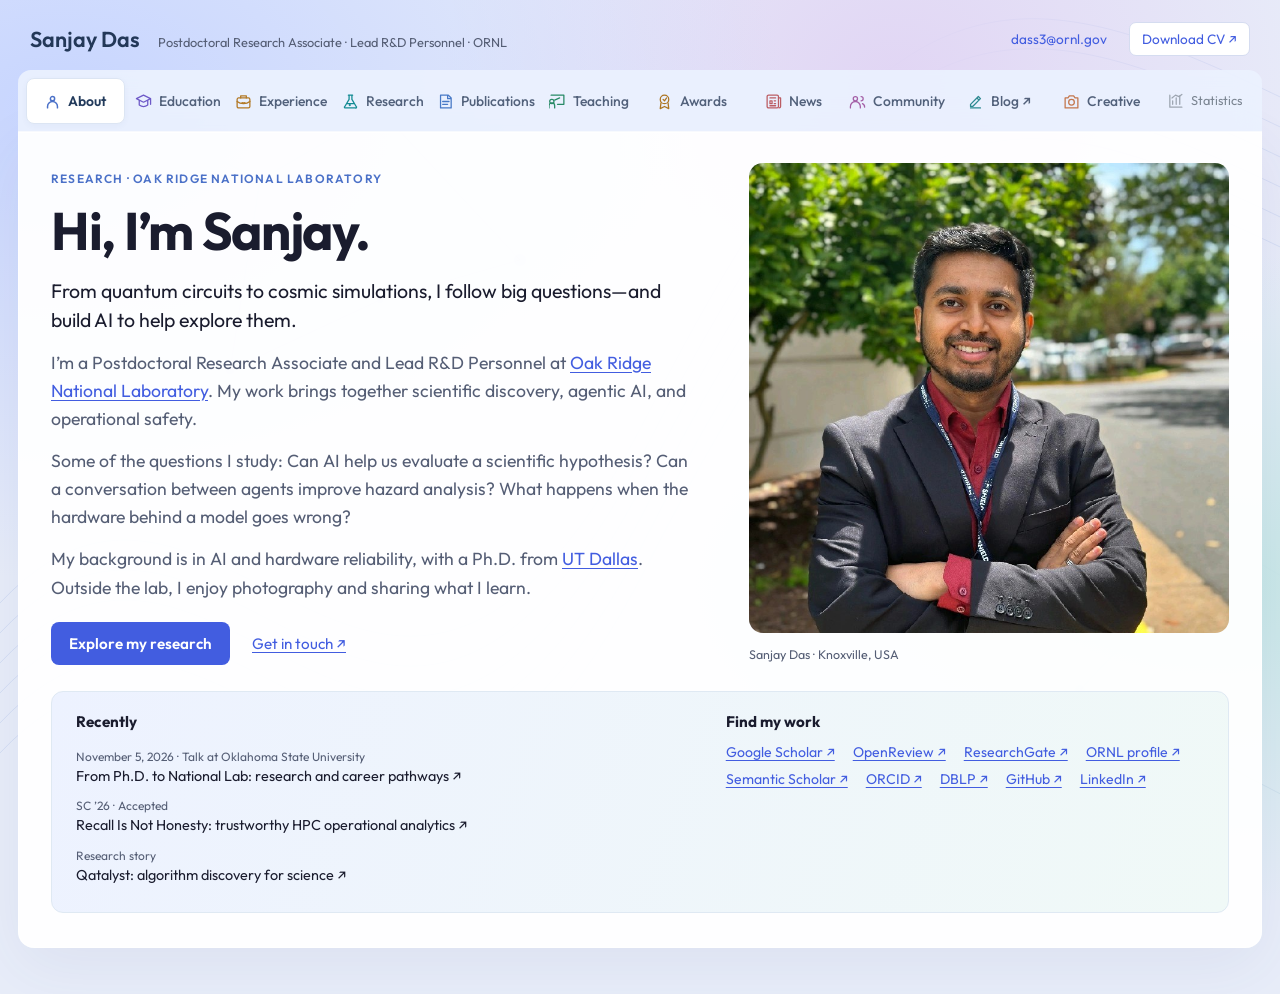
==== commit 71e14946: "Update profile, mentorship, awards, and professional service" ====
--- a/index.html
+++ b/index.html
@@ -328,7 +328,7 @@
 @media(prefers-reduced-motion:reduce) { *,*::before,*::after { animation:none!important; transition:none!important; } }
 
 </style>
-<link rel="stylesheet" href="assets/modern.css?v=research-fix-2">
+<link rel="stylesheet" href="assets/modern.css?v=research-three-columns">
 <link rel="stylesheet" href="assets/consistency.css?v=research-fix-2">
 <link rel="stylesheet" href="assets/visitors.css">
 <link rel="preconnect" href="https://mapmyvisitors.com">
@@ -373,7 +373,7 @@
           <div class="about-copy">
             <p class="about-kicker">Research · Oak Ridge National Laboratory</p>
             <h2 class="about-title">Hi, I’m Sanjay.</h2>
-            <p class="about-lead">From quantum circuits to cosmic simulations, I build AI that turns scientific questions into evidence.</p>
+            <p class="about-lead">From quantum circuits to cosmic simulations, I follow big questions—and build AI to help explore them.</p>
             <p>I’m a Postdoctoral Research Associate and Lead R&amp;D Personnel at <a href="https://www.ornl.gov/staff-profile/sanjay-das">Oak Ridge National Laboratory</a>. My work brings together scientific discovery, agentic AI, and operational safety.</p>
             <p>Some of the questions I study: Can AI help us evaluate a scientific hypothesis? Can a conversation between agents improve hazard analysis? What happens when the hardware behind a model goes wrong?</p>
             <p>My background is in AI and hardware reliability, with a Ph.D. from <a href="https://www.utdallas.edu/">UT Dallas</a>. Outside the lab, I enjoy photography and sharing what I learn.</p>
@@ -405,7 +405,7 @@
         <h2 class="section-title">Experience</h2>
         <p class="section-subtitle">Research appointments and industry experience.</p>
         <div class="timeline" id="experience-content">
-          <div class="timeline-item"><span class="institution-badge">ORNL</span><div class="tl-meta">January 2026 – Present</div><h3>Postdoctoral Research Associate · Lead R&amp;D Personnel</h3><p>Oak Ridge National Laboratory · UT-Battelle · Oak Ridge, Tennessee, USA</p>
+          <div class="timeline-item"><span class="institution-badge">ORNL</span><div class="tl-meta">January 2026 – Present</div><h3>Postdoctoral Research Associate · Lead R&amp;D Personnel</h3><p>Oak Ridge National Laboratory · Learning Systems group · UT-Battelle · Oak Ridge, Tennessee, USA</p>
           <details class="role-details"><summary>Work &amp; contributions</summary><p>Enhancing Operational Safety via Agentic Dialogue Hazard Identification Analysis (SIGDIAL 2026).</p>
           <p>Developing agentic workflows for scientific hypothesis generation, verification, and feedback.</p>
           </details></div>
@@ -426,12 +426,12 @@
       </div>
       <!-- ====== RESEARCH ====== -->
       <div class="tab-panel" data-panel="research"><div class="section-eyebrow">Ideas into evidence</div><h2 class="section-title">Research</h2><p class="section-subtitle">AI that helps scientists discover, operators decide, and systems earn trust. Explore six connected research directions.</p><div class="research-topics">
-<article class="topic topic-0"><div class="topic-heading"><span class="topic-icon"><svg viewBox="0 0 24 24" aria-hidden="true"><path d="M12 3 3 7v5c0 5 9 9 9 9s9-4 9-9V7l-9-4Zm-5 9 3 3 7-7"/></svg></span><span>AI for Operations</span></div><h3>Safety analysis grounded in evidence</h3><p>Dialogue, retrieval, and human oversight for hazard analysis, chemical safety, engineering documents, and organizational safety records.</p><p class="topic-credit">HAZDIAL · HARNESS · ORCHID · SafeLens · ChemSafe · BLUEPRINT</p><div class="project-links"><a href="blog/hazdial/">HAZDIAL ↗</a><a href="blog/harness/">HARNESS ↗</a><a href="https://si2research.github.io/projects/ai4labops/tools/safelens/">SafeLens ↗</a><a href="https://si2research.github.io/projects/ai4labops/tools/chemsafe/">ChemSafe ↗</a><a href="https://si2research.github.io/projects/ai4labops/tools/blueprint/">BLUEPRINT ↗</a></div></article>
-<article class="topic topic-1"><div class="topic-heading"><span class="topic-icon"><svg viewBox="0 0 24 24" aria-hidden="true"><path d="m12 2 3 7 7 3-7 3-3 7-3-7-7-3 7-3 3-7Z"/></svg></span><span>AI for Science</span></div><h3>From hypotheses to the next experiment</h3><p>Scientific reasoning and researcher-guided cosmological simulation: connecting knowledge graphs, hypothesis evaluation, Frontier simulations, and DESI Lyman-alpha measurements.</p><p class="topic-credit">Oak Ridge National Laboratory · UC Santa Cruz · The Ohio State University</p><div class="project-links"><a href="blog/knowledge-graphs/">Knowledge graphs ↗</a><a href="blog/hypothesis-ranking/">Hypothesis evaluation ↗</a></div></article>
-<article class="topic topic-2"><div class="topic-heading"><span class="topic-icon"><svg viewBox="0 0 24 24" aria-hidden="true"><path d="M4 3h16v7H4V3Zm0 11h16v7H4v-7ZM7 6h1m-1 11h1"/></svg></span><span>AI for HPC</span></div><h3>Operational evidence. Trustworthy intelligence.</h3><p>Multi-agent analytics for HPC telemetry and defensible job submission decisions. Recall Is Not Honesty is accepted at SC ’26; EPIC++ is ongoing research.</p><p class="topic-credit">ORNL · Predii · LBNL · spinTwo · RPI · AMD</p><div class="project-links"><a href="https://si2research.github.io/projects/ai-for-hpc/recall-is-not-honesty/">Recall Is Not Honesty ↗</a><a href="https://si2research.github.io/projects/ai-for-hpc/epic-plus-plus/">EPIC++ ↗</a></div></article>
-<article class="topic topic-3"><div class="topic-heading"><span class="topic-icon"><svg viewBox="0 0 24 24" aria-hidden="true"><path d="M12 3c8 0 8 18 0 18S4 3 12 3Zm-8 4c4-7 20 2 16 9S0 14 4 7Zm0 9C0 9 16 0 20 7S8 23 4 16Z"/></svg></span><span>AI for Quantum</span></div><h3>From an abstract to a quantum experiment</h3><p>Qatalyst explores agent teams that reconstruct quantum algorithms as equations, Qiskit code, and simulated circuits. QuantumScience Claw studies verifiable local-agent workflows for quantum error correction.</p><p class="topic-credit">Qatalyst · MIT Science Hackathon, November 2026</p><div class="project-links"><a href="https://si2research.github.io/projects/algorithm-discovery-for-science/">Algorithm discovery ↗</a><a href="https://si2research.github.io/blogs/qatalyst-algorithm-discovery-for-science/">Qatalyst story ↗</a><a href="https://github.com/eseefried/Algo-Discovery-Sim">Code ↗</a></div></article>
-<article class="topic topic-4"><div class="topic-heading"><span class="topic-icon"><svg viewBox="0 0 24 24" aria-hidden="true"><path d="m13 2-9 12h7l-1 8 10-13h-7V2Z"/></svg></span><span>Neuromorphic AI</span></div><h3>Advancing AI through spikes</h3><p>SPIKE brings spiking attention, scalable simulation, and neuromorphic hardware together to explore efficient scientific AI. Explore the SC26 program, including spiking QKV attention.</p><p class="topic-credit">ORNL · Duke University · University of Delaware</p><div class="project-links"><a href="https://sanjay-das-in.github.io/snn-spike-sc26/">SPIKE at SC26 ↗</a></div></article>
-<article class="topic topic-5"><div class="topic-heading"><span class="topic-icon"><svg viewBox="0 0 24 24" aria-hidden="true"><path d="M6 6h12v12H6V6Zm3 3h6v6H9V9ZM9 2v4m6-4v4M9 18v4m6-4v4M2 9h4m-4 6h4m12-6h4m-4 6h4"/></svg></span><span>Reliable AI Systems</span></div><h3>Reliability from model to hardware</h3><p>Investigating adversarial bit flips, hardware faults, and mitigation across language models, binary neural networks, and compute-in-memory accelerators.</p><p class="topic-credit">AttentionBreaker · SafeCiM · Functional safety</p><div class="project-links"><a href="blog/attentionbreaker/">AttentionBreaker ↗</a><a href="https://arxiv.org/abs/2512.00059">SafeCiM ↗</a></div></article>
+<article class="topic topic-0"><div class="topic-heading"><span class="topic-icon"><svg viewBox="0 0 24 24" aria-hidden="true"><path d="M12 3 3 7v5c0 5 9 9 9 9s9-4 9-9V7l-9-4Zm-5 9 3 3 7-7"/></svg></span><span>AI for Operations</span></div><h3>Can AI help us see hazards before they become incidents?</h3><p>Safety evidence is scattered across incident reports, chemical records, and engineering documents. We study how agents retrieve that evidence, challenge one another’s analysis, and incorporate expert feedback to identify hazards and support operational decisions.</p><p class="topic-credit">HAZDIAL · HARNESS · ORCHID · SafeLens · ChemSafe · BLUEPRINT</p><div class="project-links"><a href="blog/hazdial/">HAZDIAL ↗</a><a href="blog/harness/">HARNESS ↗</a><a href="https://si2research.github.io/projects/ai4labops/tools/safelens/">SafeLens ↗</a><a href="https://si2research.github.io/projects/ai4labops/tools/chemsafe/">ChemSafe ↗</a><a href="https://si2research.github.io/projects/ai4labops/tools/blueprint/">BLUEPRINT ↗</a></div></article>
+<article class="topic topic-1"><div class="topic-heading"><span class="topic-icon"><svg viewBox="0 0 24 24" aria-hidden="true"><path d="m12 2 3 7 7 3-7 3-3 7-3-7-7-3 7-3 3-7Z"/></svg></span><span>AI for Science</span></div><h3>How can AI choose the next scientific experiment?</h3><p>We explore how agents generate hypotheses, evaluate them against scientific knowledge, and propose the next test. In cosmology, researcher-guided workflows connect Frontier simulations with DESI measurements to investigate dark energy while tracking numerical and astrophysical uncertainty.</p><p class="topic-credit">Oak Ridge National Laboratory · UC Santa Cruz · The Ohio State University</p><div class="project-links"><a href="blog/knowledge-graphs/">Knowledge graphs ↗</a><a href="blog/hypothesis-ranking/">Hypothesis evaluation ↗</a></div></article>
+<article class="topic topic-2"><div class="topic-heading"><span class="topic-icon"><svg viewBox="0 0 24 24" aria-hidden="true"><path d="M4 3h16v7H4V3Zm0 11h16v7H4v-7ZM7 6h1m-1 11h1"/></svg></span><span>AI for HPC</span></div><h3>Can we trust an AI analysis of a supercomputer?</h3><p>Finding relevant telemetry is only the first step. We study whether agent teams draw conclusions supported by operational evidence, and how decentralized analysis can inform defensible job submission decisions. The goal is to distinguish useful retrieval from trustworthy reasoning.</p><p class="topic-credit">ORNL · Predii · LBNL · spinTwo · RPI · AMD</p><div class="project-links"><a href="https://si2research.github.io/projects/ai-for-hpc/recall-is-not-honesty/">Recall Is Not Honesty ↗</a><a href="https://si2research.github.io/projects/ai-for-hpc/epic-plus-plus/">EPIC++ ↗</a></div></article>
+<article class="topic topic-3"><div class="topic-heading"><span class="topic-icon"><svg viewBox="0 0 24 24" aria-hidden="true"><path d="M12 3c8 0 8 18 0 18S4 3 12 3Zm-8 4c4-7 20 2 16 9S0 14 4 7Zm0 9C0 9 16 0 20 7S8 23 4 16Z"/></svg></span><span>AI for Quantum</span></div><h3>Can an AI agent turn a scientific idea into a testable quantum workflow?</h3><p>Qatalyst reconstructs algorithms from paper abstracts as equations, Qiskit code, and simulated circuits. QuantumScience Claw coordinates quantum error-correction software locally. Both ask how independent mathematical and numerical checks can establish whether an agent’s output is scientifically sound.</p><p class="topic-credit">Qatalyst · MIT Science Hackathon, November 2026</p><div class="project-links"><a href="https://si2research.github.io/projects/algorithm-discovery-for-science/">Algorithm discovery ↗</a><a href="https://si2research.github.io/blogs/qatalyst-algorithm-discovery-for-science/">Qatalyst story ↗</a><a href="https://github.com/eseefried/Algo-Discovery-Sim">Code ↗</a></div></article>
+<article class="topic topic-4"><div class="topic-heading"><span class="topic-icon"><svg viewBox="0 0 24 24" aria-hidden="true"><path d="m13 2-9 12h7l-1 8 10-13h-7V2Z"/></svg></span><span>Neuromorphic AI</span></div><h3>Can attention compute through spikes?</h3><p>SPIKE explores attention built from spiking threshold neurons rather than conventional continuous activations. We connect spiking attention, large-scale simulation, and neuromorphic devices to investigate accuracy and energy tradeoffs for scientific AI, with a path toward FPGA and ASIC hardware.</p><p class="topic-credit">ORNL · Duke University · University of Delaware</p><div class="project-links"><a href="https://sanjay-das-in.github.io/snn-spike-sc26/">SPIKE at SC26 ↗</a></div></article>
+<article class="topic topic-5"><div class="topic-heading"><span class="topic-icon"><svg viewBox="0 0 24 24" aria-hidden="true"><path d="M6 6h12v12H6V6Zm3 3h6v6H9V9ZM9 2v4m6-4v4M9 18v4m6-4v4M2 9h4m-4 6h4m12-6h4m-4 6h4"/></svg></span><span>Reliable AI Systems</span></div><h3>What happens when a few bits change an AI model?</h3><p>A small change in stored model weights can disrupt predictions. We investigate how adversarial bit flips and hardware faults propagate through neural networks, then study detection and mitigation methods that connect model uncertainty with the reliability of the underlying hardware.</p><p class="topic-credit">AttentionBreaker · SafeCiM · Functional safety</p><div class="project-links"><a href="blog/attentionbreaker/">AttentionBreaker ↗</a><a href="https://arxiv.org/abs/2512.00059">SafeCiM ↗</a></div></article>
 </div></div>
       <!-- ====== PUBLICATIONS ====== -->
       <div class="tab-panel" data-panel="publications">
@@ -463,11 +463,13 @@
 
       <!-- ====== TEACHING ====== -->
       <div class="tab-panel" data-panel="teaching"><div class="section-eyebrow"><span class="section-symbol"><svg class="ui-icon " viewBox="0 0 24 24" aria-hidden="true"><use href="#icon-teaching"/></svg></span>Teaching, talks &amp; mentorship</div>
-        <h2 class="section-title">Teaching &amp; talks</h2>
-        <p class="section-subtitle">Research talks, guest lectures, graduate mentorship, and undergraduate laboratory instruction.</p>
+        <h2 class="section-title">Teaching, talks &amp; mentorship</h2>
+        <p class="section-subtitle">Research talks, guest lectures, individual student mentorship, and undergraduate laboratory instruction.</p>
         <div class="card-grid" id="teaching-content">
           <article class="card" id="talk-osu-national-lab-careers-2026"><h3>From Ph.D. to National Lab: A Journey into Research, Innovation, and Impact</h3><div class="card-meta">Talk · Oklahoma State University · November 5, 2026<br>4:00–5:00 PM Eastern Time</div><p>As an ORNL postdoctoral researcher, I shared my research experiences and discussed career opportunities at U.S. national laboratories.</p><details class="role-details"><summary>Read the abstract</summary><p>What does a research career at a U.S. national laboratory look like, and how does it differ from academia? In this talk, I shared my journey from Ph.D. research to a postdoctoral position at Oak Ridge National Laboratory (ORNL), highlighting my current work on AI for Science and Operations and trustworthy AI systems. I discussed the national laboratory research environment, interdisciplinary collaborations, and how research translates into real-world impact. I also shared insights into career pathways from postdoctoral researcher to research scientist, along with practical advice for graduate students, including international students, interested in research careers at U.S. national laboratories.</p></details></article>
-          <div class="card"><h3>DSE 697: Foundations and Applications of Large Language Models</h3><div class="card-meta">Guest Lecture · University of Tennessee, Knoxville · Spring 2026</div><p>Delivered a graduate-level lecture on foundational concepts of deep learning,
+<article class="card" id="talk-osdx-rag-agentic-ai-2026"><h3>Practical Guide to RAG, Agentic AI, and Autonomous Decision-Making Systems</h3><div class="card-meta">Tutorial · ORNL Software and Data Expo (OSDX) · July 2026</div><p>Delivered a practical tutorial on retrieval-augmented generation (RAG), agentic AI, and autonomous decision-making systems.</p></article>
+<article class="card" id="talk-ccsd-agentic-ai-2026"><h3>Agentic AI Systems Tutorial</h3><div class="card-meta">Invited talk · CCSD Summer Intern Summit, Oak Ridge National Laboratory · June 2026</div><p>Invited speaker for a tutorial on agentic AI systems at the CCSD Summer Intern Summit.</p></article>
+          <div class="card"><h3>DSE 697: Foundations and Applications of Large Language Models</h3><div class="card-meta">Guest Lecture · University of Tennessee, Knoxville · April 2026</div><p>Delivered a graduate-level lecture on foundational concepts of deep learning,
                 convolutional neural networks, recurrent neural networks, and transformers.</p></div>
           <div class="card"><h3>CE 6303 — Testing & Testable Design</h3><div class="card-meta">Graduate Mentorship · University of Texas at Dallas  · Spring 2024, 2025, Fall 2025</div><p>Mentored graduate research in circuit fault analysis.</p></div>
           <div class="card"><h3>ECE 173 – Introduction to Computing - Lab Instructor</h3><div class="card-meta">Graduate Teaching Assistant · North Dakota State University  · August 2021 – May 2022</div><p>Guided undergraduate students in developing strong foundations in programming. Emphasized clean coding
@@ -478,14 +480,15 @@
                 design and implementation.</p></div>
 
         </div>
-      </div>
-
-<div class="tab-panel" data-panel="awards"><div class="section-eyebrow"><span class="section-symbol"><svg class="ui-icon " viewBox="0 0 24 24" aria-hidden="true"><use href="#icon-awards"/></svg></span>Recognition</div><h2 class="section-title">Awards &amp; fellowships</h2><p class="section-subtitle">Awards, fellowships, and research recognition</p><section id="certificate-gallery" class="certificate-gallery" aria-label="Award certificates" hidden></section><div class="awards-grid"><article class="award-row"><svg class="ui-icon award-symbol" viewBox="0 0 24 24" aria-hidden="true"><use href="#icon-awards"/></svg><time datetime="2026">2026</time><h3><a href="https://2026.jcdl.org/awards/">Best Demo Award · JCDL 2026 ↗</a></h3><span>For SafeLens</span></article><article class="award-row"><svg class="ui-icon award-symbol" viewBox="0 0 24 24" aria-hidden="true"><use href="#icon-awards"/></svg><time datetime="2026-10">October 2026</time><h3>ORPA All-Around Excellence Award</h3><span>Oak Ridge Postdoctoral Association</span></article><article class="award-row"><svg class="ui-icon award-symbol" viewBox="0 0 24 24" aria-hidden="true"><use href="#icon-awards"/></svg><time datetime="2026-09-24">September 24, 2026</time><h3>ORPEX President’s Award</h3><span>Oak Ridge National Laboratory</span></article><article class="award-row"><svg class="ui-icon award-symbol" viewBox="0 0 24 24" aria-hidden="true"><use href="#icon-awards"/></svg><time datetime="2026-08">August 2026</time><h3>Selected Participant, SC26 Early Career Program</h3><span>SC26 Early Career Program</span></article><article class="award-row"><svg class="ui-icon award-symbol" viewBox="0 0 24 24" aria-hidden="true"><use href="#icon-awards"/></svg><time datetime="2026-05-06">May 6–7, 2026</time><h3>First Place Poster Award</h3><span>14th Annual ORPA Research Symposium</span><p class="award-detail">AI-Powered cosmological simulations for dark energy signatures.</p></article><article class="award-row"><svg class="ui-icon award-symbol" viewBox="0 0 24 24" aria-hidden="true"><use href="#icon-awards"/></svg><time datetime="2025-05">May 2025</time><h3>Mary and Richard Templeton Graduate Fellowship</h3><span>The University of Texas at Dallas</span></article><article class="award-row"><svg class="ui-icon award-symbol" viewBox="0 0 24 24" aria-hidden="true"><use href="#icon-awards"/></svg><time datetime="2024-05">May 2024</time><h3>Jonsson School IAC Graduate Fellowship</h3><span>The University of Texas at Dallas</span></article><article class="award-row"><svg class="ui-icon award-symbol" viewBox="0 0 24 24" aria-hidden="true"><use href="#icon-awards"/></svg><time datetime="2022-07-05">July 5, 2022</time><h3>Nagarajan Ranganathan Best Paper Award</h3><span>IEEE ISVLSI 2022 · Pafos, Cyprus</span><p class="award-detail">For “Adaptable Multi-L Voltage to Binary Converter Using Ferroelectric FETs,” with Arun Govindankutty, Shan Deng, Kai Ni, and Sumitha George.</p></article></div></div>
+<section class="mentorship-section" id="student-mentorship" aria-labelledby="mentorship-heading"><div class="mentorship-heading"><h3 id="mentorship-heading">Student mentorship</h3><span>ORNL &amp; UT Dallas</span></div><p class="mentorship-intro">Supporting students in graduate school planning, research development, scientific communication, and circuit design.</p><div class="mentorship-grid"><article class="mentee-card"><div class="mentee-heading"><h3>Vyshnavi Sabbi</h3><span class="mentee-years">2026</span></div><p class="mentee-meta">Undergraduate student/intern · ORNL</p><p class="mentee-program">ORNL Career Accelerator Program</p><p>Guidance on graduate school goals and practical strategies for pursuing them.</p></article><article class="mentee-card"><div class="mentee-heading"><h3>Matilde Restelli</h3><span class="mentee-years">2026</span></div><p class="mentee-meta">M.S. student/intern · ORNL</p><p>Guidance on navigating research at national laboratories.</p></article><article class="mentee-card"><div class="mentee-heading"><h3>Swastik Bhattacharya</h3><span class="mentee-years">2024–2026</span></div><p class="mentee-meta">Ph.D. student · UT Dallas</p><p>Guidance on doctoral research, paper writing, rebuttals, and presentations.</p></article><article class="mentee-card"><div class="mentee-heading"><h3>Jonathan Lee</h3><span class="mentee-years">2024</span></div><p class="mentee-meta">Undergraduate student · UT Dallas</p><p>Guidance on digital circuit design and tools, including Cadence Virtuoso.</p></article><article class="mentee-card"><div class="mentee-heading"><h3>Omar Abiola Abioye</h3><span class="mentee-years">2024</span></div><p class="mentee-meta">Undergraduate student · UT Dallas</p><p>Guidance on digital circuit design and tools, including Cadence Virtuoso.</p></article><article class="mentee-card"><div class="mentee-heading"><h3>Afreen Fatimah Khazi-Syed</h3><span class="mentee-years">2024</span></div><p class="mentee-meta">Undergraduate student · UT Dallas</p><p>Guidance on digital circuit design and tools, including Cadence Virtuoso.</p></article><article class="mentee-card"><div class="mentee-heading"><h3>Irfan Yakub Ali Khan</h3><span class="mentee-years">2023–2024</span></div><p class="mentee-meta">M.S. student · UT Dallas</p><p>Guidance and support in VLSI testing research.</p></article></div></section>
+      </div>
+
+<div class="tab-panel" data-panel="awards"><div class="section-eyebrow"><span class="section-symbol"><svg class="ui-icon " viewBox="0 0 24 24" aria-hidden="true"><use href="#icon-awards"/></svg></span>Recognition</div><h2 class="section-title">Awards &amp; fellowships</h2><p class="section-subtitle">Awards, fellowships, and research recognition</p><section id="certificate-gallery" class="certificate-gallery" aria-label="Award certificates" hidden></section><div class="awards-grid"><article class="award-row"><svg class="ui-icon award-symbol" viewBox="0 0 24 24" aria-hidden="true"><use href="#icon-awards"/></svg><time datetime="2026-09-24">September 24, 2026</time><h3>ORPEX President’s Award</h3><span>Oak Ridge National Laboratory</span><p class="award-detail">Recognized by Oak Ridge Postdoctoral Association leadership for contributions to research, publications, presentations, and new-employee support.</p></article><article class="award-row"><svg class="ui-icon award-symbol" viewBox="0 0 24 24" aria-hidden="true"><use href="#icon-awards"/></svg><time datetime="2026-09">September 2026</time><h3>ORPA All-Around Excellence Award</h3><span>Oak Ridge Postdoctoral Association</span><p class="award-detail">Recognized by Oak Ridge Postdoctoral Association leadership for contributions to research, publications, presentations, and new-employee support.</p></article><article class="award-row"><svg class="ui-icon award-symbol" viewBox="0 0 24 24" aria-hidden="true"><use href="#icon-awards"/></svg><time datetime="2026">Fall 2026</time><h3>URA SPARC Selection</h3><span>Universities Research Association (URA)</span><p class="award-detail">Selected from a competitive applicant pool for a position in the SPARC Fall 2026 cohort.</p></article><article class="award-row"><svg class="ui-icon award-symbol" viewBox="0 0 24 24" aria-hidden="true"><use href="#icon-awards"/></svg><time datetime="2026-07">July 2026</time><h3>Selected Participant, SC26 Early Career Program</h3><span>The International Conference for High Performance Computing, Networking, Storage, and Analysis (SC26)</span></article><article class="award-row"><svg class="ui-icon award-symbol" viewBox="0 0 24 24" aria-hidden="true"><use href="#icon-awards"/></svg><time datetime="2026-05-06">May 6–7, 2026</time><h3>First Place Poster Award</h3><span>14th Annual ORPA Research Symposium</span><p class="award-detail">For the poster “Intelligent Parameter Space Exploration for Enabling Agentic Cosmological Simulations.”</p></article><article class="award-row"><svg class="ui-icon award-symbol" viewBox="0 0 24 24" aria-hidden="true"><use href="#icon-awards"/></svg><time datetime="2026">2026</time><h3><a href="https://2026.jcdl.org/awards/">Best Demo Award · JCDL 2026 ↗</a></h3><span>For SafeLens</span></article><article class="award-row"><svg class="ui-icon award-symbol" viewBox="0 0 24 24" aria-hidden="true"><use href="#icon-awards"/></svg><time datetime="2024">2024–2025</time><h3>Mary and Richard Templeton Graduate Fellowship</h3><span>The University of Texas at Dallas</span><p class="award-detail">Awarded for the 2024–2025 academic year.</p></article><article class="award-row"><svg class="ui-icon award-symbol" viewBox="0 0 24 24" aria-hidden="true"><use href="#icon-awards"/></svg><time datetime="2024">2024</time><h3>Third Place, Hack@DAC</h3><span>Design Automation Conference (DAC)</span><p class="award-detail">Placed third in the Hack@DAC competition at DAC 2024.</p></article><article class="award-row"><svg class="ui-icon award-symbol" viewBox="0 0 24 24" aria-hidden="true"><use href="#icon-awards"/></svg><time datetime="2023">2023–2024</time><h3>Jonsson School IAC Graduate Fellowship</h3><span>The University of Texas at Dallas</span><p class="award-detail">Awarded for the 2023–2024 academic year.</p></article><article class="award-row"><svg class="ui-icon award-symbol" viewBox="0 0 24 24" aria-hidden="true"><use href="#icon-awards"/></svg><time datetime="2022-07-05">July 5, 2022</time><h3>Nagarajan Ranganathan Best Paper Award</h3><span>IEEE ISVLSI 2022 · Pafos, Cyprus</span><p class="award-detail">For “Adaptable Multi-L Voltage to Binary Converter Using Ferroelectric FETs,” with Arun Govindankutty, Shan Deng, Kai Ni, and Sumitha George.</p></article><article class="award-row"><svg class="ui-icon award-symbol" viewBox="0 0 24 24" aria-hidden="true"><use href="#icon-awards"/></svg><time datetime="2022">2022</time><h3>Finalist, Logic Locking and Embedded Security Challenge</h3><span>Cyber Security Awareness Week (CSAW)</span><p class="award-detail">Finalist in the 2022 Logic Locking and Embedded Security Challenge.</p></article></div></div>
       <!-- ====== NEWS ====== -->
       <div class="tab-panel" data-panel="news"><div class="section-eyebrow"><span class="section-symbol"><svg class="ui-icon " viewBox="0 0 24 24" aria-hidden="true"><use href="#icon-news"/></svg></span>Updates</div>
         <div class="news-heading"><div><h2 class="section-title">News</h2><p class="section-subtitle">Recent papers, awards, talks, and service.</p></div><a href="https://scholar.google.com/citations?hl=en&amp;user=3ytmxroAAAAJ&amp;view_op=list_works&amp;sortby=pubdate">Latest on Scholar ↗</a></div>
-        <div class="news-filters" role="group" aria-label="Filter news"><button data-news-filter="all" aria-pressed="true">All updates</button><button data-news-filter="papers" aria-pressed="false">Papers</button><button data-news-filter="awards" aria-pressed="false">Awards</button><button data-news-filter="talks" aria-pressed="false">Talks</button><button data-news-filter="service" aria-pressed="false">Service</button></div><p class="news-count" id="news-count" aria-live="polite">17 updates</p>
-        <div class="news-feed"><article class="news-entry" data-news-category="talks"><div class="news-date"><time datetime="2026-11-18">November 18, 2026 · Upcoming</time><span class="news-kind talks">SC26 presentation</span></div><div class="news-copy"><h3>SPIKE at SC26: attention through spikes</h3><p>Explore spiking attention, scalable neural simulation, and neuromorphic hardware in Chicago.</p><a href="https://sanjay-das-in.github.io/snn-spike-sc26/">Explore the work ↗</a></div></article><article class="news-entry" data-news-category="papers"><div class="news-date"><time datetime="2026-11">November 2026</time><span class="news-kind papers">Research story</span></div><div class="news-copy"><h3>Can an abstract become a quantum experiment?</h3><p>Qatalyst explores how teams of agents reconstruct equations, Qiskit code, and simulated circuits from scientific abstracts.</p><a href="https://si2research.github.io/blogs/qatalyst-algorithm-discovery-for-science/">Explore the work ↗</a></div></article><article class="news-entry" data-news-category="talks"><div class="news-date"><time datetime="2026-11-05">November 5, 2026</time><span class="news-kind talks">Talk</span></div><div class="news-copy"><h3>From Ph.D. to National Lab: A Journey into Research, Innovation, and Impact</h3><p>Gave a talk at Oklahoma State University as an ORNL postdoctoral researcher, sharing my research experiences and discussing national laboratory research careers, interdisciplinary collaboration, and advice for graduate students, including international students.</p><p><strong>Oklahoma State University · November 5, 2026 · 4:00–5:00 PM Eastern Time</strong></p><button onclick="switchToTab('teaching')">Talk details &amp; abstract →</button></div></article><article class="news-entry" data-news-category="awards"><div class="news-date"><time datetime="2026-10">October 2026</time><span class="news-kind awards">Award & recognition</span></div><div class="news-copy"><h3>ORPA All-Around Excellence Award</h3><p>Received the ORPA All-Around Excellence Award.</p><button onclick="switchToTab('awards')">View awards →</button></div></article><article class="news-entry" data-news-category="awards"><div class="news-date"><time datetime="2026-09-24">September 24, 2026</time><span class="news-kind awards">Award & recognition</span></div><div class="news-copy"><h3>ORPEX President’s Award</h3><p>Received the ORPEX President’s Award.</p><button onclick="switchToTab('awards')">View awards →</button></div></article><article class="news-entry" data-news-category="papers"><div class="news-date"><time datetime="2026-09-15">September 15, 2026</time><span class="news-kind papers">Paper</span></div><div class="news-copy"><h3>Astronomy language models: when does specialization help?</h3><p>New preprint: “Rethinking Domain Specialization for Open-Ended Scientific Reasoning in Astronomy Language Models.”</p><a href="https://arxiv.org/abs/2609.17644">Read preprint ↗</a></div></article><article class="news-entry" data-news-category="papers"><div class="news-date"><time datetime="2026-08-18">August 18, 2026</time><span class="news-kind papers">Paper</span></div><div class="news-copy"><h3>Evaluating scientific hypotheses with model confidence</h3><p>New preprint: “Do LLMs Know a Good Hypothesis When They See One?” The study compares intrinsic model scoring with prompted hypothesis ranking.</p><a href="https://arxiv.org/abs/2608.17270">Read preprint ↗</a></div></article><article class="news-entry" data-news-category="awards"><div class="news-date"><time datetime="2026-08">August 2026</time><span class="news-kind awards">Award & recognition</span></div><div class="news-copy"><h3>Selected for the SC26 Early Career Program</h3><p>Selected participant in the SC26 Early Career Program.</p><button onclick="switchToTab('awards')">View awards →</button></div></article><article class="news-entry" data-news-category="papers"><div class="news-date"><time datetime="2026-08-04">August 4, 2026</time><span class="news-kind papers">Paper</span></div><div class="news-copy"><h3>Tracing mechanisms from graphs to scientific answers</h3><p>New preprint: “Visualizing Graph-to-Answer Mechanism Recovery in Materials-Science Hypothesis Generation.”</p><a href="https://arxiv.org/abs/2608.04170">Read preprint ↗</a></div></article><article class="news-entry" data-news-category="papers"><div class="news-date"><time datetime="2026-07">July 2026</time><span class="news-kind papers">Paper</span></div><div class="news-copy"><h3>Paper accepted at the IEEE VIS 2026 workshop</h3><p>Paper accepted at Visual Analytics in the Age of Autonomous Science, held with IEEE VIS 2026.</p><button onclick="switchToTab('publications')">View publications →</button></div></article><article class="news-entry" data-news-category="talks"><div class="news-date"><time datetime="2026-06">June 2026</time><span class="news-kind talks">Talk</span></div><div class="news-copy"><h3>Invited speaker: Agentic AI Systems Tutorial</h3><p>Presented at the CCSD Summer Intern Summit, Oak Ridge National Laboratory.</p><a href="https://www.ornl.gov/staff-profile/sanjay-das">ORNL profile ↗</a></div></article><article class="news-entry" data-news-category="papers"><div class="news-date"><time datetime="2026-06">June 2026</time><span class="news-kind papers">Paper</span></div><div class="news-copy"><h3>Interpretable machine learning for antenna design</h3><p>“Accelerating Compact UWB Fractal Antenna Design Using Interpretable Machine Learning with Forward and Inverse Prediction” accepted in Results in Engineering.</p><a href="https://doi.org/10.1016/j.rineng.2026.111464">Paper ↗</a></div></article><article class="news-entry" data-news-category="papers"><div class="news-date"><time datetime="2026-06">June 2026</time><span class="news-kind papers">Paper</span></div><div class="news-copy"><h3>HARNESS accepted at RAG4Reports at ACL 2026</h3><p>Research on human-guided hazard forecasting using work information and historical incidents.</p><a href="https://arxiv.org/abs/2511.10810">Read paper ↗</a></div></article><article class="news-entry" data-news-category="papers"><div class="news-date"><time datetime="2026-06">June 2026</time><span class="news-kind papers">Paper</span></div><div class="news-copy"><h3>ORCHID accepted at RAG4Reports at ACL 2026</h3><p>Research on retrieval-augmented, human-guided high-risk property classification.</p><a href="https://arxiv.org/abs/2511.04956">Read paper ↗</a></div></article><article class="news-entry" data-news-category="service"><div class="news-date"><time datetime="2026-06">June 2026</time><span class="news-kind service">Service</span></div><div class="news-copy"><h3>Journal reviewing</h3><p>Reviewed papers for IEEE Design &amp; Test and IEEE Transactions on Very Large Scale Integration Systems.</p><button onclick="switchToTab('community')">View community →</button></div></article><article class="news-entry" data-news-category="papers"><div class="news-date"><time datetime="2026-06-02">June 2, 2026</time><span class="news-kind papers">Paper</span></div><div class="news-copy"><h3>HAZDIAL preprint released</h3><p>“Enhancing Operational Safety via Agentic Dialogue Hazard Identification Analysis” is available on arXiv.</p><a href="https://arxiv.org/abs/2606.03812">Read preprint ↗</a></div></article><article class="news-entry" data-news-category="papers"><div class="news-date"><time datetime="2026-05-26">May 26, 2026</time><span class="news-kind papers">Paper</span></div><div class="news-copy"><h3>Which knowledge graph facts matter for scientific hypotheses?</h3><p>New preprint: “The Compressive Knowledge Graph Hypothesis,” examining compact graph context for battery-materials hypothesis generation.</p><a href="https://arxiv.org/abs/2605.27176">Read preprint ↗</a></div></article><article class="news-entry" data-news-category="papers"><div class="news-date"><time datetime="2026-05">May 2026</time><span class="news-kind papers">Paper</span></div><div class="news-copy"><h3>HAZDIAL accepted at SIGDIAL 2026</h3><p>“Enhancing Operational Safety via Agentic Dialogue Hazard Identification Analysis” accepted at SIGDIAL 2026.</p><a href="https://arxiv.org/abs/2606.03812">Read paper ↗</a></div></article><article class="news-entry" data-news-category="awards"><div class="news-date"><time datetime="2026-05-06">May 6–7, 2026</time><span class="news-kind awards">Award & recognition</span></div><div class="news-copy"><h3>First Place Poster Award at the 14th ORPA Research Symposium</h3><p>Awarded for “AI-Powered cosmological simulations for dark energy signatures.” The symposium took place on May 6–7, 2026.</p><button onclick="switchToTab('awards')">View awards →</button></div></article></div>
+        <div class="news-filters" role="group" aria-label="Filter news"><button data-news-filter="all" aria-pressed="true">All updates</button><button data-news-filter="papers" aria-pressed="false">Papers</button><button data-news-filter="awards" aria-pressed="false">Awards</button><button data-news-filter="talks" aria-pressed="false">Talks</button><button data-news-filter="service" aria-pressed="false">Service</button></div><p class="news-count" id="news-count" aria-live="polite">21 updates</p>
+        <div class="news-feed"><article class="news-entry" data-news-category="talks"><div class="news-date"><time datetime="2026-11-18">November 18, 2026 · Upcoming</time><span class="news-kind talks">SC26 presentation</span></div><div class="news-copy"><h3>SPIKE at SC26: attention through spikes</h3><p>Explore spiking attention, scalable neural simulation, and neuromorphic hardware in Chicago.</p><a href="https://sanjay-das-in.github.io/snn-spike-sc26/">Explore the work ↗</a></div></article><article class="news-entry" data-news-category="papers"><div class="news-date"><time datetime="2026-11">November 2026</time><span class="news-kind papers">Research story</span></div><div class="news-copy"><h3>Can an abstract become a quantum experiment?</h3><p>Qatalyst explores how teams of agents reconstruct equations, Qiskit code, and simulated circuits from scientific abstracts.</p><a href="https://si2research.github.io/blogs/qatalyst-algorithm-discovery-for-science/">Explore the work ↗</a></div></article><article class="news-entry" data-news-category="talks"><div class="news-date"><time datetime="2026-11-05">November 5, 2026</time><span class="news-kind talks">Talk</span></div><div class="news-copy"><h3>From Ph.D. to National Lab: A Journey into Research, Innovation, and Impact</h3><p>Gave a talk at Oklahoma State University as an ORNL postdoctoral researcher, sharing my research experiences and discussing national laboratory research careers, interdisciplinary collaboration, and advice for graduate students, including international students.</p><p><strong>Oklahoma State University · November 5, 2026 · 4:00–5:00 PM Eastern Time</strong></p><button onclick="switchToTab('teaching')">Talk details &amp; abstract →</button></div></article><article class="news-entry" data-news-category="awards"><div class="news-date"><time datetime="2026">Fall 2026</time><span class="news-kind awards">Award &amp; recognition</span></div><div class="news-copy"><h3>Selected for the URA SPARC Fall 2026 cohort</h3><p>Selected from a competitive applicant pool for a position in the Universities Research Association (URA) SPARC Fall 2026 cohort.</p><button onclick="switchToTab('awards')">View awards →</button></div></article><article class="news-entry" data-news-category="awards"><div class="news-date"><time datetime="2026-09">September 2026</time><span class="news-kind awards">Award & recognition</span></div><div class="news-copy"><h3>ORPA All-Around Excellence Award</h3><p>Recognized by Oak Ridge Postdoctoral Association leadership for contributions to research, publications, presentations, and new-employee support.</p><button onclick="switchToTab('awards')">View awards →</button></div></article><article class="news-entry" data-news-category="awards"><div class="news-date"><time datetime="2026-09-24">September 24, 2026</time><span class="news-kind awards">Award & recognition</span></div><div class="news-copy"><h3>ORPEX President’s Award</h3><p>Recognized by Oak Ridge Postdoctoral Association leadership for contributions to research, publications, presentations, and new-employee support.</p><button onclick="switchToTab('awards')">View awards →</button></div></article><article class="news-entry" data-news-category="papers"><div class="news-date"><time datetime="2026-09-15">September 15, 2026</time><span class="news-kind papers">Paper</span></div><div class="news-copy"><h3>Astronomy language models: when does specialization help?</h3><p>New preprint: “Rethinking Domain Specialization for Open-Ended Scientific Reasoning in Astronomy Language Models.”</p><a href="https://arxiv.org/abs/2609.17644">Read preprint ↗</a></div></article><article class="news-entry" data-news-category="papers"><div class="news-date"><time datetime="2026-08-18">August 18, 2026</time><span class="news-kind papers">Paper</span></div><div class="news-copy"><h3>Evaluating scientific hypotheses with model confidence</h3><p>New preprint: “Do LLMs Know a Good Hypothesis When They See One?” The study compares intrinsic model scoring with prompted hypothesis ranking.</p><a href="https://arxiv.org/abs/2608.17270">Read preprint ↗</a></div></article><article class="news-entry" data-news-category="papers"><div class="news-date"><time datetime="2026-08-04">August 4, 2026</time><span class="news-kind papers">Paper</span></div><div class="news-copy"><h3>Tracing mechanisms from graphs to scientific answers</h3><p>New preprint: “Visualizing Graph-to-Answer Mechanism Recovery in Materials-Science Hypothesis Generation.”</p><a href="https://arxiv.org/abs/2608.04170">Read preprint ↗</a></div></article><article class="news-entry" data-news-category="awards"><div class="news-date"><time datetime="2026-07">July 2026</time><span class="news-kind awards">Award & recognition</span></div><div class="news-copy"><h3>Selected for the SC26 Early Career Program</h3><p>Selected participant in the Early Career Program at The International Conference for High Performance Computing, Networking, Storage, and Analysis (SC26).</p><button onclick="switchToTab('awards')">View awards →</button></div></article><article class="news-entry" data-news-category="talks"><div class="news-date"><time datetime="2026-07">July 2026</time><span class="news-kind talks">Talk</span></div><div class="news-copy"><h3>Tutorial at the ORNL Software and Data Expo</h3><p>Presented “Practical Guide to RAG, Agentic AI, and Autonomous Decision-Making Systems” at the ORNL Software and Data Expo (OSDX).</p><button onclick="switchToTab('teaching')">View talks →</button></div></article><article class="news-entry" data-news-category="papers"><div class="news-date"><time datetime="2026-07">July 2026</time><span class="news-kind papers">Paper</span></div><div class="news-copy"><h3>Paper accepted at the IEEE VIS 2026 workshop</h3><p>Paper accepted at Visual Analytics in the Age of Autonomous Science, held with IEEE VIS 2026.</p><button onclick="switchToTab('publications')">View publications →</button></div></article><article class="news-entry" data-news-category="talks"><div class="news-date"><time datetime="2026-06">June 2026</time><span class="news-kind talks">Talk</span></div><div class="news-copy"><h3>Invited speaker: Agentic AI Systems Tutorial</h3><p>Presented at the CCSD Summer Intern Summit, Oak Ridge National Laboratory.</p><a href="https://www.ornl.gov/staff-profile/sanjay-das">ORNL profile ↗</a></div></article><article class="news-entry" data-news-category="papers"><div class="news-date"><time datetime="2026-06">June 2026</time><span class="news-kind papers">Paper</span></div><div class="news-copy"><h3>Interpretable machine learning for antenna design</h3><p>“Accelerating Compact UWB Fractal Antenna Design Using Interpretable Machine Learning with Forward and Inverse Prediction” accepted in Results in Engineering.</p><a href="https://doi.org/10.1016/j.rineng.2026.111464">Paper ↗</a></div></article><article class="news-entry" data-news-category="papers"><div class="news-date"><time datetime="2026-06">June 2026</time><span class="news-kind papers">Paper</span></div><div class="news-copy"><h3>HARNESS accepted at RAG4Reports at ACL 2026</h3><p>Research on human-guided hazard forecasting using work information and historical incidents.</p><a href="https://arxiv.org/abs/2511.10810">Read paper ↗</a></div></article><article class="news-entry" data-news-category="papers"><div class="news-date"><time datetime="2026-06">June 2026</time><span class="news-kind papers">Paper</span></div><div class="news-copy"><h3>ORCHID accepted at RAG4Reports at ACL 2026</h3><p>Research on retrieval-augmented, human-guided high-risk property classification.</p><a href="https://arxiv.org/abs/2511.04956">Read paper ↗</a></div></article><article class="news-entry" data-news-category="service"><div class="news-date"><time datetime="2026-06">June 2026</time><span class="news-kind service">Service</span></div><div class="news-copy"><h3>Journal reviewing</h3><p>Reviewed papers for IEEE Design &amp; Test and IEEE Transactions on Very Large Scale Integration Systems.</p><button onclick="switchToTab('community')">View community →</button></div></article><article class="news-entry" data-news-category="papers"><div class="news-date"><time datetime="2026-06-02">June 2, 2026</time><span class="news-kind papers">Paper</span></div><div class="news-copy"><h3>HAZDIAL preprint released</h3><p>“Enhancing Operational Safety via Agentic Dialogue Hazard Identification Analysis” is available on arXiv.</p><a href="https://arxiv.org/abs/2606.03812">Read preprint ↗</a></div></article><article class="news-entry" data-news-category="papers"><div class="news-date"><time datetime="2026-05-26">May 26, 2026</time><span class="news-kind papers">Paper</span></div><div class="news-copy"><h3>Which knowledge graph facts matter for scientific hypotheses?</h3><p>New preprint: “The Compressive Knowledge Graph Hypothesis,” examining compact graph context for battery-materials hypothesis generation.</p><a href="https://arxiv.org/abs/2605.27176">Read preprint ↗</a></div></article><article class="news-entry" data-news-category="papers"><div class="news-date"><time datetime="2026-05">May 2026</time><span class="news-kind papers">Paper</span></div><div class="news-copy"><h3>HAZDIAL accepted at SIGDIAL 2026</h3><p>“Enhancing Operational Safety via Agentic Dialogue Hazard Identification Analysis” accepted at SIGDIAL 2026.</p><a href="https://arxiv.org/abs/2606.03812">Read paper ↗</a></div></article><article class="news-entry" data-news-category="awards"><div class="news-date"><time datetime="2026-05-06">May 6–7, 2026</time><span class="news-kind awards">Award & recognition</span></div><div class="news-copy"><h3>First Place Poster Award at the 14th ORPA Research Symposium</h3><p>Placed first for the poster “Intelligent Parameter Space Exploration for Enabling Agentic Cosmological Simulations.” The symposium took place on May 6–7, 2026.</p><button onclick="switchToTab('awards')">View awards →</button></div></article></div>
       </div>
 
       <!-- ====== COMMUNITY ====== -->
@@ -496,11 +499,11 @@
           <div class="card"><h3>Research Co-Chair</h3><div class="card-meta">2026–Present</div><p>Oak Ridge Postdoctoral Association (ORPA) Board.</p></div>
           <div class="card"><h3>Volunteer Organizer</h3><div class="card-meta">2026</div><p> Oak Ridge National Laboratory (ORNL)
                         Postdoctoral Association Research Symposium 2026</p></div>
-          <div class="card"><h3>Conference Reviewer</h3><div class="card-meta">2022 – Present</div><p>Reviewer for IJCNLP-AACL, ASP-DAC, SOCC, ICPADS, ICCAD, VTS, DAC, DCAS, CVPR, IEEE Design &amp; Test, and EACL.</p></div>
+          <div class="card"><h3>Conference &amp; journal reviewer</h3><div class="card-meta">2022 – Present · AI, NLP, computer architecture &amp; VLSI</div><p><strong>Journals:</strong> IEEE Transactions on Very Large Scale Integration (VLSI) Systems (TVLSI) and IEEE Design &amp; Test.</p><p><strong>Conferences:</strong> EACL (European Chapter of the Association for Computational Linguistics), IJCNLP-AACL, ASP-DAC, ICCAD, VTS, CVPR, SOCC, ICPADS, DAC, and DCAS.</p></div>
           <div class="card"><h3>Guest Tutor (Grades 5–10)</h3><div class="card-meta">Community Teaching · Maninathpur Village Education Center, India  · 2013 – 2019</div><p>Volunteered as a tutor in mathematics, physical sciences, and English,
                 supporting students from rural backgrounds in building strong academic
                 foundations and improving access to STEM education.</p></div>
-          <div class="card"><h3>Graduate mentorship</h3><div class="card-meta">The University of Texas at Dallas · 2024–2025</div><p>Graduate mentorship in circuit fault analysis through CE 6303: Testing &amp; Testable Design.</p><button class="inline-section-link" onclick="switchToTab('teaching')">See teaching &amp; mentorship →</button></div>
+          <div class="card"><h3>Student mentorship</h3><div class="card-meta">ORNL &amp; UT Dallas · 2023–2026</div><p>Guidance for undergraduate, master’s, and doctoral students in research, graduate school planning, VLSI testing, circuit design, and scientific communication.</p><button class="inline-section-link" onclick="switchToTab('teaching')">See teaching &amp; mentorship →</button></div>
         </div>
       </div>
 
--- a/assets/modern.css
+++ b/assets/modern.css
@@ -46,5 +46,5 @@
 .certificate-gallery{display:grid;grid-template-columns:repeat(3,minmax(0,1fr));gap:20px;margin:22px 0 28px}.certificate-gallery[hidden]{display:none}.certificate-gallery figure{margin:0;padding:10px;background:#f4f7fa;border:1px solid #dce5ed;border-radius:10px}.certificate-image{display:block;position:relative;aspect-ratio:4/3;overflow:hidden;border-radius:6px;background:#e7eeeb}.certificate-image img{width:100%;height:100%;object-fit:contain;display:block}.certificate-image.sideways img{position:absolute;width:75%;height:133.333%;left:12.5%;top:-16.666%;transform:rotate(-90deg);object-fit:contain}.certificate-gallery figcaption{padding:12px 6px 5px;font-size:.88rem;line-height:1.5}.certificate-gallery figcaption strong{display:block;font-weight:500}.certificate-gallery figcaption span{display:block;color:#758197;font-size:.78rem;margin-top:6px}@media(max-width:700px){.certificate-gallery{grid-template-columns:1fr}}
 
 /* Research topics share a card structure, with individual scientific accents. */
-.research-topics{display:grid;grid-template-columns:repeat(2,minmax(0,1fr));gap:24px}.topic{--topic:#238a89;--wash:#e8f7f4;border:1px solid #dde5ef;border-top:4px solid var(--topic);border-radius:16px;padding:28px;background:linear-gradient(140deg,var(--wash),#fff 65%);display:flex;flex-direction:column;transition:transform .2s,box-shadow .2s}.topic:hover{transform:translateY(-3px);box-shadow:0 12px 30px #29416a12}.topic-1{--topic:#7656c2;--wash:#f1ebfc}.topic-2{--topic:#2879c5;--wash:#e8f2ff}.topic-3{--topic:#bd548a;--wash:#fcebf4}.topic-4{--topic:#bc7924;--wash:#fff4df}.topic-5{--topic:#4e6eb1;--wash:#edf2fc}.topic-heading{display:flex;align-items:center;gap:12px;color:var(--topic);font-weight:600;font-size:.95rem;margin-bottom:20px}.topic-icon{display:grid;place-items:center;width:48px;height:48px;background:white;border-radius:13px;box-shadow:0 3px 12px #253c6410}.topic-icon svg{width:28px;height:28px;fill:none;stroke:currentColor;stroke-width:1.6;stroke-linecap:round;stroke-linejoin:round}.topic h3{font-size:1.4rem;line-height:1.35;margin-bottom:12px;color:#203754}.topic>p{font-size:1rem;line-height:1.7;color:#586b83}.topic .topic-credit{font-size:.8rem;color:var(--topic);margin:18px 0}.topic .project-links{margin-top:auto;padding-top:16px}.topic .project-links a{color:var(--topic);font-weight:500}@media(max-width:700px){.research-topics{grid-template-columns:1fr}.topic{padding:22px}}@media(min-width:1201px){.tab-nav{grid-template-columns:repeat(12,minmax(0,1fr))}}
+.research-topics{display:grid;grid-template-columns:repeat(3,minmax(0,1fr));gap:24px}.topic{--topic:#238a89;--wash:#e8f7f4;border:1px solid #dde5ef;border-top:4px solid var(--topic);border-radius:16px;padding:28px;background:linear-gradient(140deg,var(--wash),#fff 65%);display:flex;flex-direction:column;transition:transform .2s,box-shadow .2s}.topic:hover{transform:translateY(-3px);box-shadow:0 12px 30px #29416a12}.topic-1{--topic:#7656c2;--wash:#f1ebfc}.topic-2{--topic:#2879c5;--wash:#e8f2ff}.topic-3{--topic:#bd548a;--wash:#fcebf4}.topic-4{--topic:#bc7924;--wash:#fff4df}.topic-5{--topic:#4e6eb1;--wash:#edf2fc}.topic-heading{display:flex;align-items:center;gap:12px;color:var(--topic);font-weight:600;font-size:.95rem;margin-bottom:20px}.topic-icon{display:grid;place-items:center;width:48px;height:48px;background:white;border-radius:13px;box-shadow:0 3px 12px #253c6410}.topic-icon svg{width:28px;height:28px;fill:none;stroke:currentColor;stroke-width:1.6;stroke-linecap:round;stroke-linejoin:round}.topic h3{font-size:1.4rem;line-height:1.35;margin-bottom:12px;color:#203754}.topic>p{font-size:1rem;line-height:1.7;color:#586b83}.topic .topic-credit{font-size:.8rem;color:var(--topic);margin:18px 0}.topic .project-links{margin-top:auto;padding-top:16px}.topic .project-links a{color:var(--topic);font-weight:500}@media(max-width:1100px){.research-topics{grid-template-columns:repeat(2,minmax(0,1fr))}}@media(max-width:700px){.research-topics{grid-template-columns:1fr}.topic{padding:22px}}@media(min-width:1201px){.tab-nav{grid-template-columns:repeat(12,minmax(0,1fr))}}
 [data-panel="projects"] .project-grid{grid-template-columns:repeat(2,minmax(0,1fr));gap:20px}[data-panel="projects"] .card{padding:24px;border-color:#dce7ee;background:linear-gradient(130deg,#f1f9fa,#fff)}[data-panel="projects"] .card h3{font-size:1.3rem;line-height:1.4;margin-bottom:12px}[data-panel="projects"] .card p{font-size:1rem;line-height:1.65}.project-organizations{font-size:.82rem!important;color:#68778e!important;border-top:1px solid #dfe9ed;margin-top:16px;padding-top:12px}@media(max-width:600px){[data-panel="projects"] .project-grid{grid-template-columns:1fr}}
--- a/assets/consistency.css
+++ b/assets/consistency.css
@@ -8,3 +8,6 @@
 @media(max-width:380px){.tab-btn{font-size:.74rem}.tab-panel,.tab-panel[data-panel="about"]{padding:18px}}
 /* Selection updates together with the section, without an outgoing tab highlight. */
 .tab-btn{transition:none}
+
+/* Named mentorship records follow the existing teaching section rhythm. */
+.mentorship-section{margin-top:30px;padding-top:24px;border-top:1px solid #e0e8ef}.mentorship-heading{display:flex;align-items:center;justify-content:space-between;gap:14px;margin-bottom:10px}.mentorship-heading>h3{font-size:1.4rem;line-height:1.3;font-weight:500;color:#29475c}.mentorship-heading>span{font-size:.8rem;color:#6b8494}.mentorship-intro{font-size:1rem;line-height:1.6;color:#6c7b8d;margin-bottom:18px}.mentorship-grid{display:grid;grid-template-columns:1fr 1fr;gap:14px}.mentee-card{border:1px solid #dce8e5;border-left:3px solid #72a79b;background:linear-gradient(120deg,#f4faf8,#fff);border-radius:9px;padding:18px 20px}.mentee-heading{display:flex;align-items:flex-start;justify-content:space-between;gap:14px}.mentee-heading>h3{font-size:1.1rem;line-height:1.4;font-weight:500;color:#31564f}.mentee-years{font-size:.8rem;color:#68867e;white-space:nowrap;padding-top:3px}.mentee-card>p{font-size:.93rem;line-height:1.6;color:#64778a;margin-top:9px}.mentee-card>.mentee-meta{font-size:.83rem;color:#5c8277;margin-top:5px}.mentee-card>.mentee-program{font-size:.83rem;color:#527d70;margin-top:5px}@media(max-width:650px){.mentorship-grid{grid-template-columns:1fr}.mentorship-heading{align-items:flex-start;flex-direction:column;gap:6px}.mentee-card{padding:16px}.mentee-heading>h3{font-size:1.05rem}}
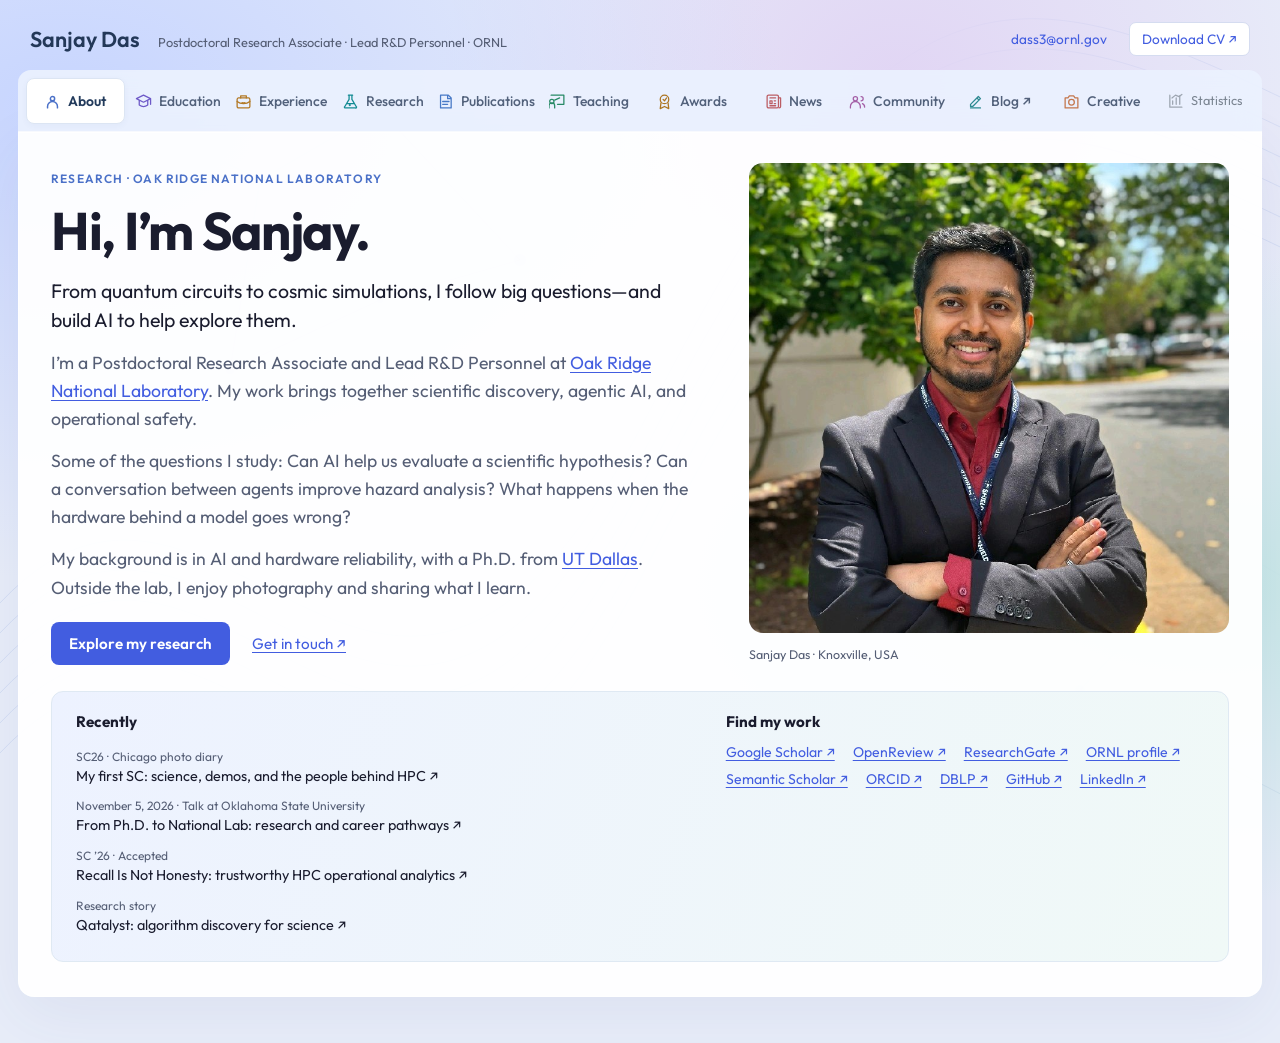
==== commit a2714086: "Share SC26 Chicago photo diary and conference news" ====
--- a/index.html
+++ b/index.html
@@ -381,7 +381,7 @@
           </div>
           <figure class="about-photo"><img src="profile.jpeg" alt="Sanjay Das" width="480" height="560"><figcaption>Sanjay Das · Knoxville, USA</figcaption></figure>
         </div>
-        <div class="about-bottom"><div class="about-updates"><h3>Recently</h3><button onclick="switchToTab('teaching')"><span>November 5, 2026 · Talk at Oklahoma State University</span> From Ph.D. to National Lab: research and career pathways ↗</button><button onclick="switchToTab('publications')"><span>SC ’26 · Accepted</span> Recall Is Not Honesty: trustworthy HPC operational analytics ↗</button><a href="https://si2research.github.io/blogs/qatalyst-algorithm-discovery-for-science/"><span>Research story</span> Qatalyst: algorithm discovery for science ↗</a></div><div class="about-connect"><h3>Find my work</h3><div><a href="https://scholar.google.com/citations?hl=en&amp;user=3ytmxroAAAAJ&amp;view_op=list_works&amp;sortby=pubdate">Google Scholar ↗</a><a href="https://openreview.net/profile?id=~Sanjay_Das1">OpenReview ↗</a><a href="https://www.researchgate.net/profile/Sanjay-Das-20">ResearchGate ↗</a><a href="https://www.ornl.gov/staff-profile/sanjay-das">ORNL profile ↗</a><a href="https://www.semanticscholar.org/author/Sanjay-Das/2276012822">Semantic Scholar ↗</a><a href="https://orcid.org/0009-0005-4259-1915">ORCID ↗</a><a href="https://dblp.org/pid/56/6267">DBLP ↗</a><a href="https://github.com/sanjay-das-in">GitHub ↗</a><a href="https://www.linkedin.com/in/sanjay-das/">LinkedIn ↗</a></div></div></div>
+        <div class="about-bottom"><div class="about-updates"><h3>Recently</h3><a href="blog/sc26-chicago/"><span>SC26 · Chicago photo diary</span> My first SC: science, demos, and the people behind HPC ↗</a><button onclick="switchToTab('teaching')"><span>November 5, 2026 · Talk at Oklahoma State University</span> From Ph.D. to National Lab: research and career pathways ↗</button><button onclick="switchToTab('publications')"><span>SC ’26 · Accepted</span> Recall Is Not Honesty: trustworthy HPC operational analytics ↗</button><a href="https://si2research.github.io/blogs/qatalyst-algorithm-discovery-for-science/"><span>Research story</span> Qatalyst: algorithm discovery for science ↗</a></div><div class="about-connect"><h3>Find my work</h3><div><a href="https://scholar.google.com/citations?hl=en&amp;user=3ytmxroAAAAJ&amp;view_op=list_works&amp;sortby=pubdate">Google Scholar ↗</a><a href="https://openreview.net/profile?id=~Sanjay_Das1">OpenReview ↗</a><a href="https://www.researchgate.net/profile/Sanjay-Das-20">ResearchGate ↗</a><a href="https://www.ornl.gov/staff-profile/sanjay-das">ORNL profile ↗</a><a href="https://www.semanticscholar.org/author/Sanjay-Das/2276012822">Semantic Scholar ↗</a><a href="https://orcid.org/0009-0005-4259-1915">ORCID ↗</a><a href="https://dblp.org/pid/56/6267">DBLP ↗</a><a href="https://github.com/sanjay-das-in">GitHub ↗</a><a href="https://www.linkedin.com/in/sanjay-das/">LinkedIn ↗</a></div></div></div>
 
       </div>
 
@@ -487,8 +487,8 @@
       <!-- ====== NEWS ====== -->
       <div class="tab-panel" data-panel="news"><div class="section-eyebrow"><span class="section-symbol"><svg class="ui-icon " viewBox="0 0 24 24" aria-hidden="true"><use href="#icon-news"/></svg></span>Updates</div>
         <div class="news-heading"><div><h2 class="section-title">News</h2><p class="section-subtitle">Recent papers, awards, talks, and service.</p></div><a href="https://scholar.google.com/citations?hl=en&amp;user=3ytmxroAAAAJ&amp;view_op=list_works&amp;sortby=pubdate">Latest on Scholar ↗</a></div>
-        <div class="news-filters" role="group" aria-label="Filter news"><button data-news-filter="all" aria-pressed="true">All updates</button><button data-news-filter="papers" aria-pressed="false">Papers</button><button data-news-filter="awards" aria-pressed="false">Awards</button><button data-news-filter="talks" aria-pressed="false">Talks</button><button data-news-filter="service" aria-pressed="false">Service</button></div><p class="news-count" id="news-count" aria-live="polite">21 updates</p>
-        <div class="news-feed"><article class="news-entry" data-news-category="talks"><div class="news-date"><time datetime="2026-11-18">November 18, 2026 · Upcoming</time><span class="news-kind talks">SC26 presentation</span></div><div class="news-copy"><h3>SPIKE at SC26: attention through spikes</h3><p>Explore spiking attention, scalable neural simulation, and neuromorphic hardware in Chicago.</p><a href="https://sanjay-das-in.github.io/snn-spike-sc26/">Explore the work ↗</a></div></article><article class="news-entry" data-news-category="papers"><div class="news-date"><time datetime="2026-11">November 2026</time><span class="news-kind papers">Research story</span></div><div class="news-copy"><h3>Can an abstract become a quantum experiment?</h3><p>Qatalyst explores how teams of agents reconstruct equations, Qiskit code, and simulated circuits from scientific abstracts.</p><a href="https://si2research.github.io/blogs/qatalyst-algorithm-discovery-for-science/">Explore the work ↗</a></div></article><article class="news-entry" data-news-category="talks"><div class="news-date"><time datetime="2026-11-05">November 5, 2026</time><span class="news-kind talks">Talk</span></div><div class="news-copy"><h3>From Ph.D. to National Lab: A Journey into Research, Innovation, and Impact</h3><p>Gave a talk at Oklahoma State University as an ORNL postdoctoral researcher, sharing my research experiences and discussing national laboratory research careers, interdisciplinary collaboration, and advice for graduate students, including international students.</p><p><strong>Oklahoma State University · November 5, 2026 · 4:00–5:00 PM Eastern Time</strong></p><button onclick="switchToTab('teaching')">Talk details &amp; abstract →</button></div></article><article class="news-entry" data-news-category="awards"><div class="news-date"><time datetime="2026">Fall 2026</time><span class="news-kind awards">Award &amp; recognition</span></div><div class="news-copy"><h3>Selected for the URA SPARC Fall 2026 cohort</h3><p>Selected from a competitive applicant pool for a position in the Universities Research Association (URA) SPARC Fall 2026 cohort.</p><button onclick="switchToTab('awards')">View awards →</button></div></article><article class="news-entry" data-news-category="awards"><div class="news-date"><time datetime="2026-09">September 2026</time><span class="news-kind awards">Award & recognition</span></div><div class="news-copy"><h3>ORPA All-Around Excellence Award</h3><p>Recognized by Oak Ridge Postdoctoral Association leadership for contributions to research, publications, presentations, and new-employee support.</p><button onclick="switchToTab('awards')">View awards →</button></div></article><article class="news-entry" data-news-category="awards"><div class="news-date"><time datetime="2026-09-24">September 24, 2026</time><span class="news-kind awards">Award & recognition</span></div><div class="news-copy"><h3>ORPEX President’s Award</h3><p>Recognized by Oak Ridge Postdoctoral Association leadership for contributions to research, publications, presentations, and new-employee support.</p><button onclick="switchToTab('awards')">View awards →</button></div></article><article class="news-entry" data-news-category="papers"><div class="news-date"><time datetime="2026-09-15">September 15, 2026</time><span class="news-kind papers">Paper</span></div><div class="news-copy"><h3>Astronomy language models: when does specialization help?</h3><p>New preprint: “Rethinking Domain Specialization for Open-Ended Scientific Reasoning in Astronomy Language Models.”</p><a href="https://arxiv.org/abs/2609.17644">Read preprint ↗</a></div></article><article class="news-entry" data-news-category="papers"><div class="news-date"><time datetime="2026-08-18">August 18, 2026</time><span class="news-kind papers">Paper</span></div><div class="news-copy"><h3>Evaluating scientific hypotheses with model confidence</h3><p>New preprint: “Do LLMs Know a Good Hypothesis When They See One?” The study compares intrinsic model scoring with prompted hypothesis ranking.</p><a href="https://arxiv.org/abs/2608.17270">Read preprint ↗</a></div></article><article class="news-entry" data-news-category="papers"><div class="news-date"><time datetime="2026-08-04">August 4, 2026</time><span class="news-kind papers">Paper</span></div><div class="news-copy"><h3>Tracing mechanisms from graphs to scientific answers</h3><p>New preprint: “Visualizing Graph-to-Answer Mechanism Recovery in Materials-Science Hypothesis Generation.”</p><a href="https://arxiv.org/abs/2608.04170">Read preprint ↗</a></div></article><article class="news-entry" data-news-category="awards"><div class="news-date"><time datetime="2026-07">July 2026</time><span class="news-kind awards">Award & recognition</span></div><div class="news-copy"><h3>Selected for the SC26 Early Career Program</h3><p>Selected participant in the Early Career Program at The International Conference for High Performance Computing, Networking, Storage, and Analysis (SC26).</p><button onclick="switchToTab('awards')">View awards →</button></div></article><article class="news-entry" data-news-category="talks"><div class="news-date"><time datetime="2026-07">July 2026</time><span class="news-kind talks">Talk</span></div><div class="news-copy"><h3>Tutorial at the ORNL Software and Data Expo</h3><p>Presented “Practical Guide to RAG, Agentic AI, and Autonomous Decision-Making Systems” at the ORNL Software and Data Expo (OSDX).</p><button onclick="switchToTab('teaching')">View talks →</button></div></article><article class="news-entry" data-news-category="papers"><div class="news-date"><time datetime="2026-07">July 2026</time><span class="news-kind papers">Paper</span></div><div class="news-copy"><h3>Paper accepted at the IEEE VIS 2026 workshop</h3><p>Paper accepted at Visual Analytics in the Age of Autonomous Science, held with IEEE VIS 2026.</p><button onclick="switchToTab('publications')">View publications →</button></div></article><article class="news-entry" data-news-category="talks"><div class="news-date"><time datetime="2026-06">June 2026</time><span class="news-kind talks">Talk</span></div><div class="news-copy"><h3>Invited speaker: Agentic AI Systems Tutorial</h3><p>Presented at the CCSD Summer Intern Summit, Oak Ridge National Laboratory.</p><a href="https://www.ornl.gov/staff-profile/sanjay-das">ORNL profile ↗</a></div></article><article class="news-entry" data-news-category="papers"><div class="news-date"><time datetime="2026-06">June 2026</time><span class="news-kind papers">Paper</span></div><div class="news-copy"><h3>Interpretable machine learning for antenna design</h3><p>“Accelerating Compact UWB Fractal Antenna Design Using Interpretable Machine Learning with Forward and Inverse Prediction” accepted in Results in Engineering.</p><a href="https://doi.org/10.1016/j.rineng.2026.111464">Paper ↗</a></div></article><article class="news-entry" data-news-category="papers"><div class="news-date"><time datetime="2026-06">June 2026</time><span class="news-kind papers">Paper</span></div><div class="news-copy"><h3>HARNESS accepted at RAG4Reports at ACL 2026</h3><p>Research on human-guided hazard forecasting using work information and historical incidents.</p><a href="https://arxiv.org/abs/2511.10810">Read paper ↗</a></div></article><article class="news-entry" data-news-category="papers"><div class="news-date"><time datetime="2026-06">June 2026</time><span class="news-kind papers">Paper</span></div><div class="news-copy"><h3>ORCHID accepted at RAG4Reports at ACL 2026</h3><p>Research on retrieval-augmented, human-guided high-risk property classification.</p><a href="https://arxiv.org/abs/2511.04956">Read paper ↗</a></div></article><article class="news-entry" data-news-category="service"><div class="news-date"><time datetime="2026-06">June 2026</time><span class="news-kind service">Service</span></div><div class="news-copy"><h3>Journal reviewing</h3><p>Reviewed papers for IEEE Design &amp; Test and IEEE Transactions on Very Large Scale Integration Systems.</p><button onclick="switchToTab('community')">View community →</button></div></article><article class="news-entry" data-news-category="papers"><div class="news-date"><time datetime="2026-06-02">June 2, 2026</time><span class="news-kind papers">Paper</span></div><div class="news-copy"><h3>HAZDIAL preprint released</h3><p>“Enhancing Operational Safety via Agentic Dialogue Hazard Identification Analysis” is available on arXiv.</p><a href="https://arxiv.org/abs/2606.03812">Read preprint ↗</a></div></article><article class="news-entry" data-news-category="papers"><div class="news-date"><time datetime="2026-05-26">May 26, 2026</time><span class="news-kind papers">Paper</span></div><div class="news-copy"><h3>Which knowledge graph facts matter for scientific hypotheses?</h3><p>New preprint: “The Compressive Knowledge Graph Hypothesis,” examining compact graph context for battery-materials hypothesis generation.</p><a href="https://arxiv.org/abs/2605.27176">Read preprint ↗</a></div></article><article class="news-entry" data-news-category="papers"><div class="news-date"><time datetime="2026-05">May 2026</time><span class="news-kind papers">Paper</span></div><div class="news-copy"><h3>HAZDIAL accepted at SIGDIAL 2026</h3><p>“Enhancing Operational Safety via Agentic Dialogue Hazard Identification Analysis” accepted at SIGDIAL 2026.</p><a href="https://arxiv.org/abs/2606.03812">Read paper ↗</a></div></article><article class="news-entry" data-news-category="awards"><div class="news-date"><time datetime="2026-05-06">May 6–7, 2026</time><span class="news-kind awards">Award & recognition</span></div><div class="news-copy"><h3>First Place Poster Award at the 14th ORPA Research Symposium</h3><p>Placed first for the poster “Intelligent Parameter Space Exploration for Enabling Agentic Cosmological Simulations.” The symposium took place on May 6–7, 2026.</p><button onclick="switchToTab('awards')">View awards →</button></div></article></div>
+        <div class="news-filters" role="group" aria-label="Filter news"><button data-news-filter="all" aria-pressed="true">All updates</button><button data-news-filter="papers" aria-pressed="false">Papers</button><button data-news-filter="awards" aria-pressed="false">Awards</button><button data-news-filter="talks" aria-pressed="false">Talks</button><button data-news-filter="service" aria-pressed="false">Service</button></div><p class="news-count" id="news-count" aria-live="polite">23 updates</p>
+        <div class="news-feed"><article class="news-entry" data-news-category="talks"><div class="news-date"><time datetime="2026-11-19">November 19, 2026</time><span class="news-kind talks">Conference diary</span></div><div class="news-copy"><h3>My first SC: a week of science and connections in Chicago</h3><p>A photo diary from McCormick Place: AgenticAI4HPC, the Early Career Program, mentoring events, SPIKE, and catching up with NASA Flight Science Lab colleagues.</p><a href="blog/sc26-chicago/">Read the photo diary ↗</a></div></article><article class="news-entry" data-news-category="papers"><div class="news-date"><time datetime="2026-11-15">November 15, 2026</time><span class="news-kind papers">Workshop &amp; poster</span></div><div class="news-copy"><h3>Presenting Recall Is Not Honesty at AgenticAI4HPC’26</h3><p>Presented our work with Kartik Shinde at SC26, examining what makes multi-agent HPC operational analytics trustworthy. Our Trustworthy HPC poster was also on display during the week.</p><a href="blog/sc26-chicago/">Workshop & poster highlights ↗</a></div></article><article class="news-entry" data-news-category="talks"><div class="news-date"><time datetime="2026-11-18">November 18, 2026</time><span class="news-kind talks">SC26 presentation</span></div><div class="news-copy"><h3>SPIKE at SC26: attention through spikes</h3><p>Shared SPIKE at the DOE booth at SC26: spiking attention, scalable neural simulation, and neuromorphic hardware, led by ORNL’s Dr. Prasanna Date.</p><a href="https://sanjay-das-in.github.io/snn-spike-sc26/">Explore the work ↗</a></div></article><article class="news-entry" data-news-category="papers"><div class="news-date"><time datetime="2026-11">November 2026</time><span class="news-kind papers">Research story</span></div><div class="news-copy"><h3>Can an abstract become a quantum experiment?</h3><p>Qatalyst explores how teams of agents reconstruct equations, Qiskit code, and simulated circuits from scientific abstracts.</p><a href="https://si2research.github.io/blogs/qatalyst-algorithm-discovery-for-science/">Explore the work ↗</a></div></article><article class="news-entry" data-news-category="talks"><div class="news-date"><time datetime="2026-11-05">November 5, 2026</time><span class="news-kind talks">Talk</span></div><div class="news-copy"><h3>From Ph.D. to National Lab: A Journey into Research, Innovation, and Impact</h3><p>Gave a talk at Oklahoma State University as an ORNL postdoctoral researcher, sharing my research experiences and discussing national laboratory research careers, interdisciplinary collaboration, and advice for graduate students, including international students.</p><p><strong>Oklahoma State University · November 5, 2026 · 4:00–5:00 PM Eastern Time</strong></p><button onclick="switchToTab('teaching')">Talk details &amp; abstract →</button></div></article><article class="news-entry" data-news-category="awards"><div class="news-date"><time datetime="2026">Fall 2026</time><span class="news-kind awards">Award &amp; recognition</span></div><div class="news-copy"><h3>Selected for the URA SPARC Fall 2026 cohort</h3><p>Selected from a competitive applicant pool for a position in the Universities Research Association (URA) SPARC Fall 2026 cohort.</p><button onclick="switchToTab('awards')">View awards →</button></div></article><article class="news-entry" data-news-category="awards"><div class="news-date"><time datetime="2026-09">September 2026</time><span class="news-kind awards">Award & recognition</span></div><div class="news-copy"><h3>ORPA All-Around Excellence Award</h3><p>Recognized by Oak Ridge Postdoctoral Association leadership for contributions to research, publications, presentations, and new-employee support.</p><button onclick="switchToTab('awards')">View awards →</button></div></article><article class="news-entry" data-news-category="awards"><div class="news-date"><time datetime="2026-09-24">September 24, 2026</time><span class="news-kind awards">Award & recognition</span></div><div class="news-copy"><h3>ORPEX President’s Award</h3><p>Recognized by Oak Ridge Postdoctoral Association leadership for contributions to research, publications, presentations, and new-employee support.</p><button onclick="switchToTab('awards')">View awards →</button></div></article><article class="news-entry" data-news-category="papers"><div class="news-date"><time datetime="2026-09-15">September 15, 2026</time><span class="news-kind papers">Paper</span></div><div class="news-copy"><h3>Astronomy language models: when does specialization help?</h3><p>New preprint: “Rethinking Domain Specialization for Open-Ended Scientific Reasoning in Astronomy Language Models.”</p><a href="https://arxiv.org/abs/2609.17644">Read preprint ↗</a></div></article><article class="news-entry" data-news-category="papers"><div class="news-date"><time datetime="2026-08-18">August 18, 2026</time><span class="news-kind papers">Paper</span></div><div class="news-copy"><h3>Evaluating scientific hypotheses with model confidence</h3><p>New preprint: “Do LLMs Know a Good Hypothesis When They See One?” The study compares intrinsic model scoring with prompted hypothesis ranking.</p><a href="https://arxiv.org/abs/2608.17270">Read preprint ↗</a></div></article><article class="news-entry" data-news-category="papers"><div class="news-date"><time datetime="2026-08-04">August 4, 2026</time><span class="news-kind papers">Paper</span></div><div class="news-copy"><h3>Tracing mechanisms from graphs to scientific answers</h3><p>New preprint: “Visualizing Graph-to-Answer Mechanism Recovery in Materials-Science Hypothesis Generation.”</p><a href="https://arxiv.org/abs/2608.04170">Read preprint ↗</a></div></article><article class="news-entry" data-news-category="awards"><div class="news-date"><time datetime="2026-07">July 2026</time><span class="news-kind awards">Award & recognition</span></div><div class="news-copy"><h3>Selected for the SC26 Early Career Program</h3><p>Selected participant in the Early Career Program at The International Conference for High Performance Computing, Networking, Storage, and Analysis (SC26).</p><button onclick="switchToTab('awards')">View awards →</button></div></article><article class="news-entry" data-news-category="talks"><div class="news-date"><time datetime="2026-07">July 2026</time><span class="news-kind talks">Talk</span></div><div class="news-copy"><h3>Tutorial at the ORNL Software and Data Expo</h3><p>Presented “Practical Guide to RAG, Agentic AI, and Autonomous Decision-Making Systems” at the ORNL Software and Data Expo (OSDX).</p><button onclick="switchToTab('teaching')">View talks →</button></div></article><article class="news-entry" data-news-category="papers"><div class="news-date"><time datetime="2026-07">July 2026</time><span class="news-kind papers">Paper</span></div><div class="news-copy"><h3>Paper accepted at the IEEE VIS 2026 workshop</h3><p>Paper accepted at Visual Analytics in the Age of Autonomous Science, held with IEEE VIS 2026.</p><button onclick="switchToTab('publications')">View publications →</button></div></article><article class="news-entry" data-news-category="talks"><div class="news-date"><time datetime="2026-06">June 2026</time><span class="news-kind talks">Talk</span></div><div class="news-copy"><h3>Invited speaker: Agentic AI Systems Tutorial</h3><p>Presented at the CCSD Summer Intern Summit, Oak Ridge National Laboratory.</p><a href="https://www.ornl.gov/staff-profile/sanjay-das">ORNL profile ↗</a></div></article><article class="news-entry" data-news-category="papers"><div class="news-date"><time datetime="2026-06">June 2026</time><span class="news-kind papers">Paper</span></div><div class="news-copy"><h3>Interpretable machine learning for antenna design</h3><p>“Accelerating Compact UWB Fractal Antenna Design Using Interpretable Machine Learning with Forward and Inverse Prediction” accepted in Results in Engineering.</p><a href="https://doi.org/10.1016/j.rineng.2026.111464">Paper ↗</a></div></article><article class="news-entry" data-news-category="papers"><div class="news-date"><time datetime="2026-06">June 2026</time><span class="news-kind papers">Paper</span></div><div class="news-copy"><h3>HARNESS accepted at RAG4Reports at ACL 2026</h3><p>Research on human-guided hazard forecasting using work information and historical incidents.</p><a href="https://arxiv.org/abs/2511.10810">Read paper ↗</a></div></article><article class="news-entry" data-news-category="papers"><div class="news-date"><time datetime="2026-06">June 2026</time><span class="news-kind papers">Paper</span></div><div class="news-copy"><h3>ORCHID accepted at RAG4Reports at ACL 2026</h3><p>Research on retrieval-augmented, human-guided high-risk property classification.</p><a href="https://arxiv.org/abs/2511.04956">Read paper ↗</a></div></article><article class="news-entry" data-news-category="service"><div class="news-date"><time datetime="2026-06">June 2026</time><span class="news-kind service">Service</span></div><div class="news-copy"><h3>Journal reviewing</h3><p>Reviewed papers for IEEE Design &amp; Test and IEEE Transactions on Very Large Scale Integration Systems.</p><button onclick="switchToTab('community')">View community →</button></div></article><article class="news-entry" data-news-category="papers"><div class="news-date"><time datetime="2026-06-02">June 2, 2026</time><span class="news-kind papers">Paper</span></div><div class="news-copy"><h3>HAZDIAL preprint released</h3><p>“Enhancing Operational Safety via Agentic Dialogue Hazard Identification Analysis” is available on arXiv.</p><a href="https://arxiv.org/abs/2606.03812">Read preprint ↗</a></div></article><article class="news-entry" data-news-category="papers"><div class="news-date"><time datetime="2026-05-26">May 26, 2026</time><span class="news-kind papers">Paper</span></div><div class="news-copy"><h3>Which knowledge graph facts matter for scientific hypotheses?</h3><p>New preprint: “The Compressive Knowledge Graph Hypothesis,” examining compact graph context for battery-materials hypothesis generation.</p><a href="https://arxiv.org/abs/2605.27176">Read preprint ↗</a></div></article><article class="news-entry" data-news-category="papers"><div class="news-date"><time datetime="2026-05">May 2026</time><span class="news-kind papers">Paper</span></div><div class="news-copy"><h3>HAZDIAL accepted at SIGDIAL 2026</h3><p>“Enhancing Operational Safety via Agentic Dialogue Hazard Identification Analysis” accepted at SIGDIAL 2026.</p><a href="https://arxiv.org/abs/2606.03812">Read paper ↗</a></div></article><article class="news-entry" data-news-category="awards"><div class="news-date"><time datetime="2026-05-06">May 6–7, 2026</time><span class="news-kind awards">Award & recognition</span></div><div class="news-copy"><h3>First Place Poster Award at the 14th ORPA Research Symposium</h3><p>Placed first for the poster “Intelligent Parameter Space Exploration for Enabling Agentic Cosmological Simulations.” The symposium took place on May 6–7, 2026.</p><button onclick="switchToTab('awards')">View awards →</button></div></article></div>
       </div>
 
       <!-- ====== COMMUNITY ====== -->
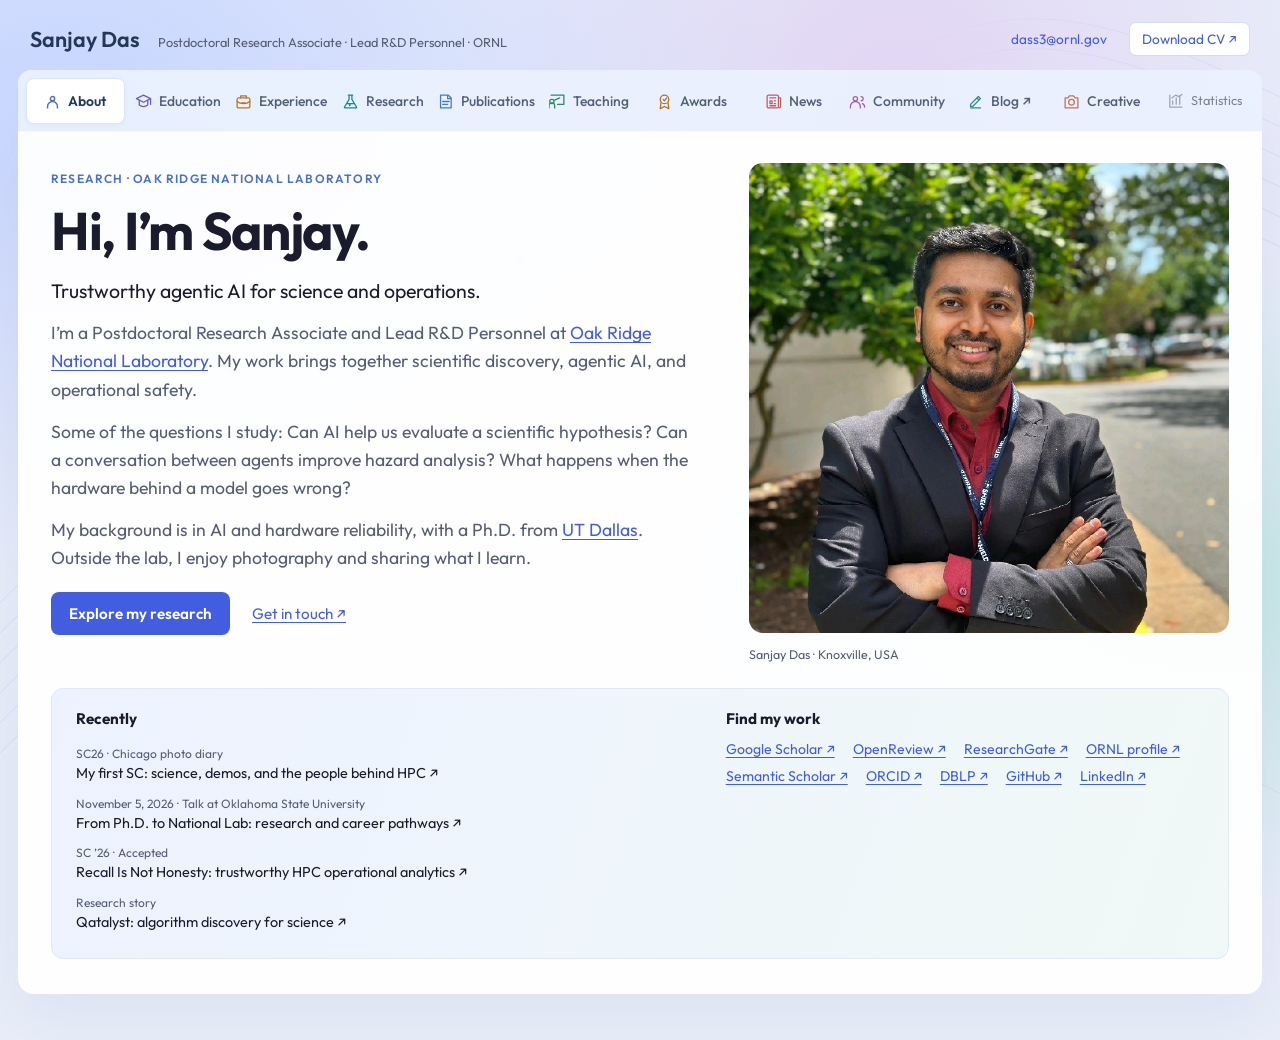
==== commit 0b4665b4: "Clarify research identity and add search discovery metadata" ====
--- a/index.html
+++ b/index.html
@@ -3,8 +3,21 @@
 <head>
 <meta charset="UTF-8">
 <meta name="viewport" content="width=device-width, initial-scale=1.0">
-<title>Sanjay Das — Research</title>
-<meta name="description" content="Sanjay Das, Postdoctoral Research Associate at Oak Ridge National Laboratory. Research in AI for science, operational safety, and AI reliability.">
+<title>Sanjay Das — Trustworthy Agentic AI for Science and Operations</title>
+<meta name="description" content="Sanjay Das is a postdoctoral researcher at Oak Ridge National Laboratory studying trustworthy agentic AI for science and operations, HPC analytics, and reliable AI systems.">
+<link rel="canonical" href="https://sanjay-das-in.github.io/">
+<meta property="og:type" content="profile">
+<meta property="og:title" content="Sanjay Das — Trustworthy Agentic AI for Science and Operations">
+<meta property="og:description" content="Research at Oak Ridge National Laboratory connecting scientific discovery, operational evidence, and trustworthy AI systems.">
+<meta property="og:url" content="https://sanjay-das-in.github.io/">
+<meta property="og:image" content="https://sanjay-das-in.github.io/profile.jpeg">
+<meta property="og:image:alt" content="Sanjay Das, AI researcher at Oak Ridge National Laboratory">
+<meta property="og:site_name" content="Sanjay Das">
+<meta name="twitter:card" content="summary">
+<meta name="twitter:title" content="Sanjay Das — Trustworthy Agentic AI">
+<meta name="twitter:description" content="Trustworthy agentic AI for science and operations at Oak Ridge National Laboratory.">
+<meta name="twitter:image" content="https://sanjay-das-in.github.io/profile.jpeg">
+<script type="application/ld+json">{"@context":"https://schema.org","@type":"ProfilePage","@id":"https://sanjay-das-in.github.io/#profile","url":"https://sanjay-das-in.github.io/","name":"Sanjay Das — Trustworthy Agentic AI for Science and Operations","mainEntity":{"@type":"Person","@id":"https://sanjay-das-in.github.io/#sanjay-das","name":"Sanjay Das","url":"https://sanjay-das-in.github.io/","image":"https://sanjay-das-in.github.io/profile.jpeg","jobTitle":"Postdoctoral Research Associate","affiliation":{"@type":"Organization","name":"Oak Ridge National Laboratory","url":"https://www.ornl.gov/"},"sameAs":["https://orcid.org/0009-0005-4259-1915","https://www.ornl.gov/staff-profile/sanjay-das","https://scholar.google.com/citations?user=3ytmxroAAAAJ","https://github.com/sanjay-das-in","https://www.linkedin.com/in/sanjay-das/"],"knowsAbout":["Trustworthy agentic AI","AI for science","AI for operations","HPC operational analytics","Neuromorphic AI","AI reliability"]}}</script>
 <link rel="preconnect" href="https://fonts.googleapis.com">
 <link href="https://fonts.googleapis.com/css2?family=Outfit:wght@300;400;500;600;700&family=Space+Mono:wght@400;700&display=swap" rel="stylesheet">
 <style>
@@ -373,7 +386,7 @@
           <div class="about-copy">
             <p class="about-kicker">Research · Oak Ridge National Laboratory</p>
             <h2 class="about-title">Hi, I’m Sanjay.</h2>
-            <p class="about-lead">From quantum circuits to cosmic simulations, I follow big questions—and build AI to help explore them.</p>
+            <p class="about-lead">Trustworthy agentic AI for science and operations.</p>
             <p>I’m a Postdoctoral Research Associate and Lead R&amp;D Personnel at <a href="https://www.ornl.gov/staff-profile/sanjay-das">Oak Ridge National Laboratory</a>. My work brings together scientific discovery, agentic AI, and operational safety.</p>
             <p>Some of the questions I study: Can AI help us evaluate a scientific hypothesis? Can a conversation between agents improve hazard analysis? What happens when the hardware behind a model goes wrong?</p>
             <p>My background is in AI and hardware reliability, with a Ph.D. from <a href="https://www.utdallas.edu/">UT Dallas</a>. Outside the lab, I enjoy photography and sharing what I learn.</p>
@@ -430,7 +443,7 @@
 <article class="topic topic-1"><div class="topic-heading"><span class="topic-icon"><svg viewBox="0 0 24 24" aria-hidden="true"><path d="m12 2 3 7 7 3-7 3-3 7-3-7-7-3 7-3 3-7Z"/></svg></span><span>AI for Science</span></div><h3>How can AI choose the next scientific experiment?</h3><p>We explore how agents generate hypotheses, evaluate them against scientific knowledge, and propose the next test. In cosmology, researcher-guided workflows connect Frontier simulations with DESI measurements to investigate dark energy while tracking numerical and astrophysical uncertainty.</p><p class="topic-credit">Oak Ridge National Laboratory · UC Santa Cruz · The Ohio State University</p><div class="project-links"><a href="blog/knowledge-graphs/">Knowledge graphs ↗</a><a href="blog/hypothesis-ranking/">Hypothesis evaluation ↗</a></div></article>
 <article class="topic topic-2"><div class="topic-heading"><span class="topic-icon"><svg viewBox="0 0 24 24" aria-hidden="true"><path d="M4 3h16v7H4V3Zm0 11h16v7H4v-7ZM7 6h1m-1 11h1"/></svg></span><span>AI for HPC</span></div><h3>Can we trust an AI analysis of a supercomputer?</h3><p>Finding relevant telemetry is only the first step. We study whether agent teams draw conclusions supported by operational evidence, and how decentralized analysis can inform defensible job submission decisions. The goal is to distinguish useful retrieval from trustworthy reasoning.</p><p class="topic-credit">ORNL · Predii · LBNL · spinTwo · RPI · AMD</p><div class="project-links"><a href="https://si2research.github.io/projects/ai-for-hpc/recall-is-not-honesty/">Recall Is Not Honesty ↗</a><a href="https://si2research.github.io/projects/ai-for-hpc/epic-plus-plus/">EPIC++ ↗</a></div></article>
 <article class="topic topic-3"><div class="topic-heading"><span class="topic-icon"><svg viewBox="0 0 24 24" aria-hidden="true"><path d="M12 3c8 0 8 18 0 18S4 3 12 3Zm-8 4c4-7 20 2 16 9S0 14 4 7Zm0 9C0 9 16 0 20 7S8 23 4 16Z"/></svg></span><span>AI for Quantum</span></div><h3>Can an AI agent turn a scientific idea into a testable quantum workflow?</h3><p>Qatalyst reconstructs algorithms from paper abstracts as equations, Qiskit code, and simulated circuits. QuantumScience Claw coordinates quantum error-correction software locally. Both ask how independent mathematical and numerical checks can establish whether an agent’s output is scientifically sound.</p><p class="topic-credit">Qatalyst · MIT Science Hackathon, November 2026</p><div class="project-links"><a href="https://si2research.github.io/projects/algorithm-discovery-for-science/">Algorithm discovery ↗</a><a href="https://si2research.github.io/blogs/qatalyst-algorithm-discovery-for-science/">Qatalyst story ↗</a><a href="https://github.com/eseefried/Algo-Discovery-Sim">Code ↗</a></div></article>
-<article class="topic topic-4"><div class="topic-heading"><span class="topic-icon"><svg viewBox="0 0 24 24" aria-hidden="true"><path d="m13 2-9 12h7l-1 8 10-13h-7V2Z"/></svg></span><span>Neuromorphic AI</span></div><h3>Can attention compute through spikes?</h3><p>SPIKE explores attention built from spiking threshold neurons rather than conventional continuous activations. We connect spiking attention, large-scale simulation, and neuromorphic devices to investigate accuracy and energy tradeoffs for scientific AI, with a path toward FPGA and ASIC hardware.</p><p class="topic-credit">ORNL · Duke University · University of Delaware</p><div class="project-links"><a href="https://sanjay-das-in.github.io/snn-spike-sc26/">SPIKE at SC26 ↗</a></div></article>
+<article class="topic topic-4"><div class="topic-heading"><span class="topic-icon"><svg viewBox="0 0 24 24" aria-hidden="true"><path d="m13 2-9 12h7l-1 8 10-13h-7V2Z"/></svg></span><span>Neuromorphic AI</span></div><h3>Can attention compute through spikes?</h3><p>SPIKE explores attention built from spiking threshold neurons rather than conventional continuous activations. We connect spiking attention, large-scale simulation, and neuromorphic devices to investigate accuracy and energy tradeoffs for scientific AI, with a path toward FPGA and ASIC hardware.</p><p><strong>My contribution:</strong> Spiking QKV attention built from threshold neurons, presented as part of the SPIKE demo at SC26.</p><p class="topic-credit">ORNL · Duke University · University of Delaware</p><div class="project-links"><a href="https://sanjay-das-in.github.io/snn-spike-sc26/">SPIKE at SC26 ↗</a></div></article>
 <article class="topic topic-5"><div class="topic-heading"><span class="topic-icon"><svg viewBox="0 0 24 24" aria-hidden="true"><path d="M6 6h12v12H6V6Zm3 3h6v6H9V9ZM9 2v4m6-4v4M9 18v4m6-4v4M2 9h4m-4 6h4m12-6h4m-4 6h4"/></svg></span><span>Reliable AI Systems</span></div><h3>What happens when a few bits change an AI model?</h3><p>A small change in stored model weights can disrupt predictions. We investigate how adversarial bit flips and hardware faults propagate through neural networks, then study detection and mitigation methods that connect model uncertainty with the reliability of the underlying hardware.</p><p class="topic-credit">AttentionBreaker · SafeCiM · Functional safety</p><div class="project-links"><a href="blog/attentionbreaker/">AttentionBreaker ↗</a><a href="https://arxiv.org/abs/2512.00059">SafeCiM ↗</a></div></article>
 </div></div>
       <!-- ====== PUBLICATIONS ====== -->
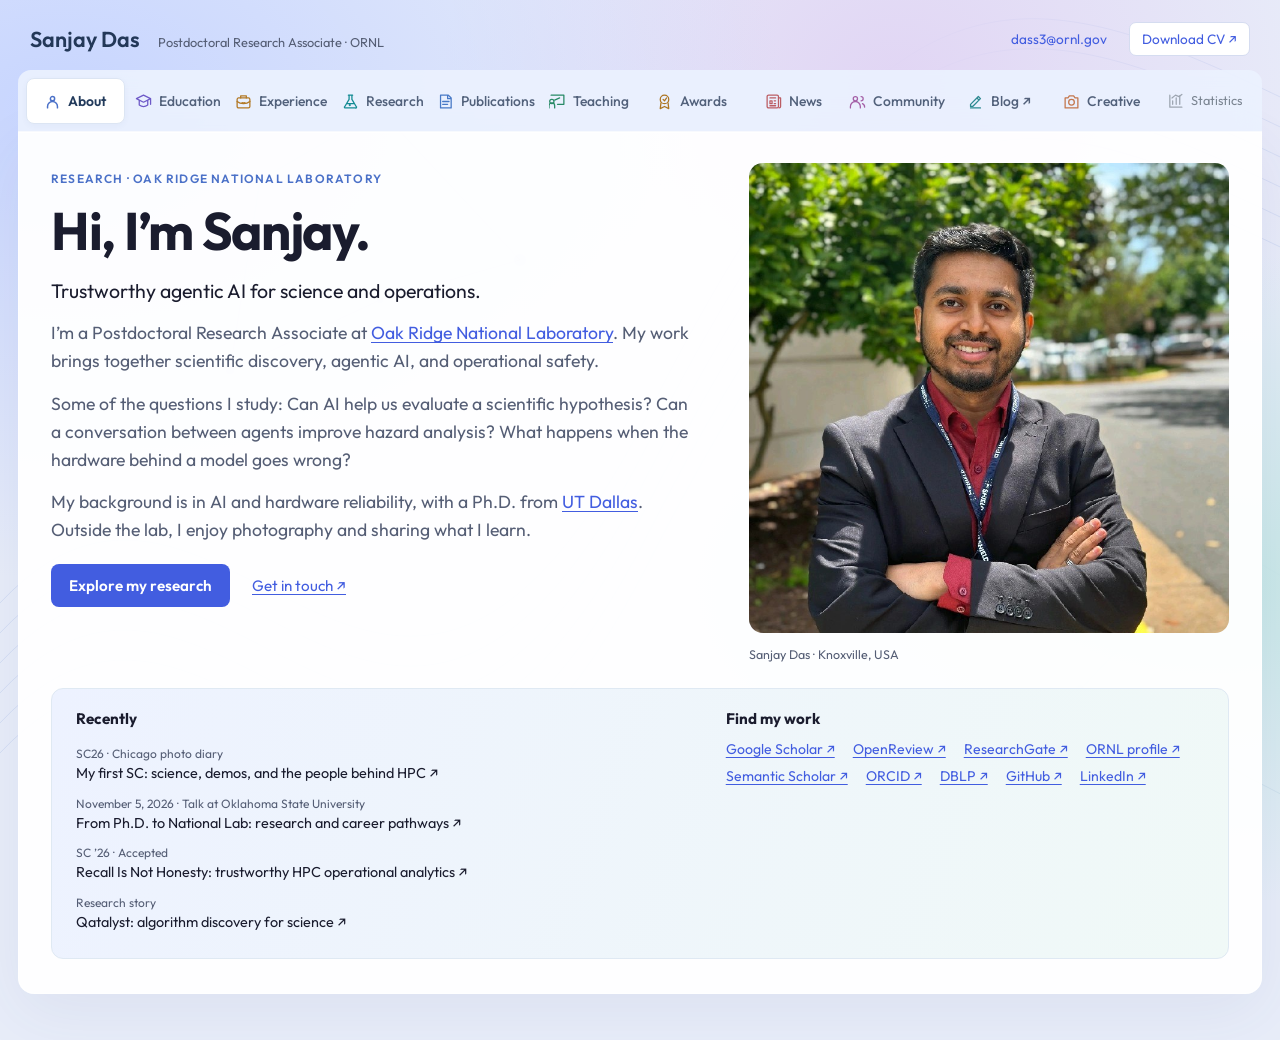
==== commit 177d371c: "Remove additional R&D personnel title" ====
--- a/index.html
+++ b/index.html
@@ -362,7 +362,7 @@
 
   <!-- ====== MAIN ====== -->
   <div class="main">
-    <header class="portfolio-header"><a class="portfolio-name" href="#about" onclick="switchToTab('about');return false;">Sanjay Das<span>Postdoctoral Research Associate · Lead R&amp;D Personnel · ORNL</span></a><div class="header-links"><a href="mailto:dass3@ornl.gov">dass3@ornl.gov</a><a class="cv-link" href="resume_1page.pdf" download="Sanjay_Das_Resume.pdf">Download CV ↗</a></div></header>
+    <header class="portfolio-header"><a class="portfolio-name" href="#about" onclick="switchToTab('about');return false;">Sanjay Das<span>Postdoctoral Research Associate · ORNL</span></a><div class="header-links"><a href="mailto:dass3@ornl.gov">dass3@ornl.gov</a><a class="cv-link" href="resume_1page.pdf" download="Sanjay_Das_Resume.pdf">Download CV ↗</a></div></header>
     <nav class="tab-nav" id="tab-nav">
       <button class="tab-btn active" data-tab="about"><svg class="ui-icon " viewBox="0 0 24 24" aria-hidden="true"><use href="#icon-about"/></svg><span>About</span></button>
       <button class="tab-btn" data-tab="education"><svg class="ui-icon " viewBox="0 0 24 24" aria-hidden="true"><use href="#icon-education"/></svg><span>Education</span></button>
@@ -387,7 +387,7 @@
             <p class="about-kicker">Research · Oak Ridge National Laboratory</p>
             <h2 class="about-title">Hi, I’m Sanjay.</h2>
             <p class="about-lead">Trustworthy agentic AI for science and operations.</p>
-            <p>I’m a Postdoctoral Research Associate and Lead R&amp;D Personnel at <a href="https://www.ornl.gov/staff-profile/sanjay-das">Oak Ridge National Laboratory</a>. My work brings together scientific discovery, agentic AI, and operational safety.</p>
+            <p>I’m a Postdoctoral Research Associate at <a href="https://www.ornl.gov/staff-profile/sanjay-das">Oak Ridge National Laboratory</a>. My work brings together scientific discovery, agentic AI, and operational safety.</p>
             <p>Some of the questions I study: Can AI help us evaluate a scientific hypothesis? Can a conversation between agents improve hazard analysis? What happens when the hardware behind a model goes wrong?</p>
             <p>My background is in AI and hardware reliability, with a Ph.D. from <a href="https://www.utdallas.edu/">UT Dallas</a>. Outside the lab, I enjoy photography and sharing what I learn.</p>
             <div class="about-actions"><button class="primary-action" onclick="switchToTab('research')">Explore my research</button><a href="mailto:dass3@ornl.gov">Get in touch ↗</a></div>
@@ -418,7 +418,7 @@
         <h2 class="section-title">Experience</h2>
         <p class="section-subtitle">Research appointments and industry experience.</p>
         <div class="timeline" id="experience-content">
-          <div class="timeline-item"><span class="institution-badge">ORNL</span><div class="tl-meta">January 2026 – Present</div><h3>Postdoctoral Research Associate · Lead R&amp;D Personnel</h3><p>Oak Ridge National Laboratory · Learning Systems group · UT-Battelle · Oak Ridge, Tennessee, USA</p>
+          <div class="timeline-item"><span class="institution-badge">ORNL</span><div class="tl-meta">January 2026 – Present</div><h3>Postdoctoral Research Associate</h3><p>Oak Ridge National Laboratory · Learning Systems group · UT-Battelle · Oak Ridge, Tennessee, USA</p>
           <details class="role-details"><summary>Work &amp; contributions</summary><p>Enhancing Operational Safety via Agentic Dialogue Hazard Identification Analysis (SIGDIAL 2026).</p>
           <p>Developing agentic workflows for scientific hypothesis generation, verification, and feedback.</p>
           </details></div>
